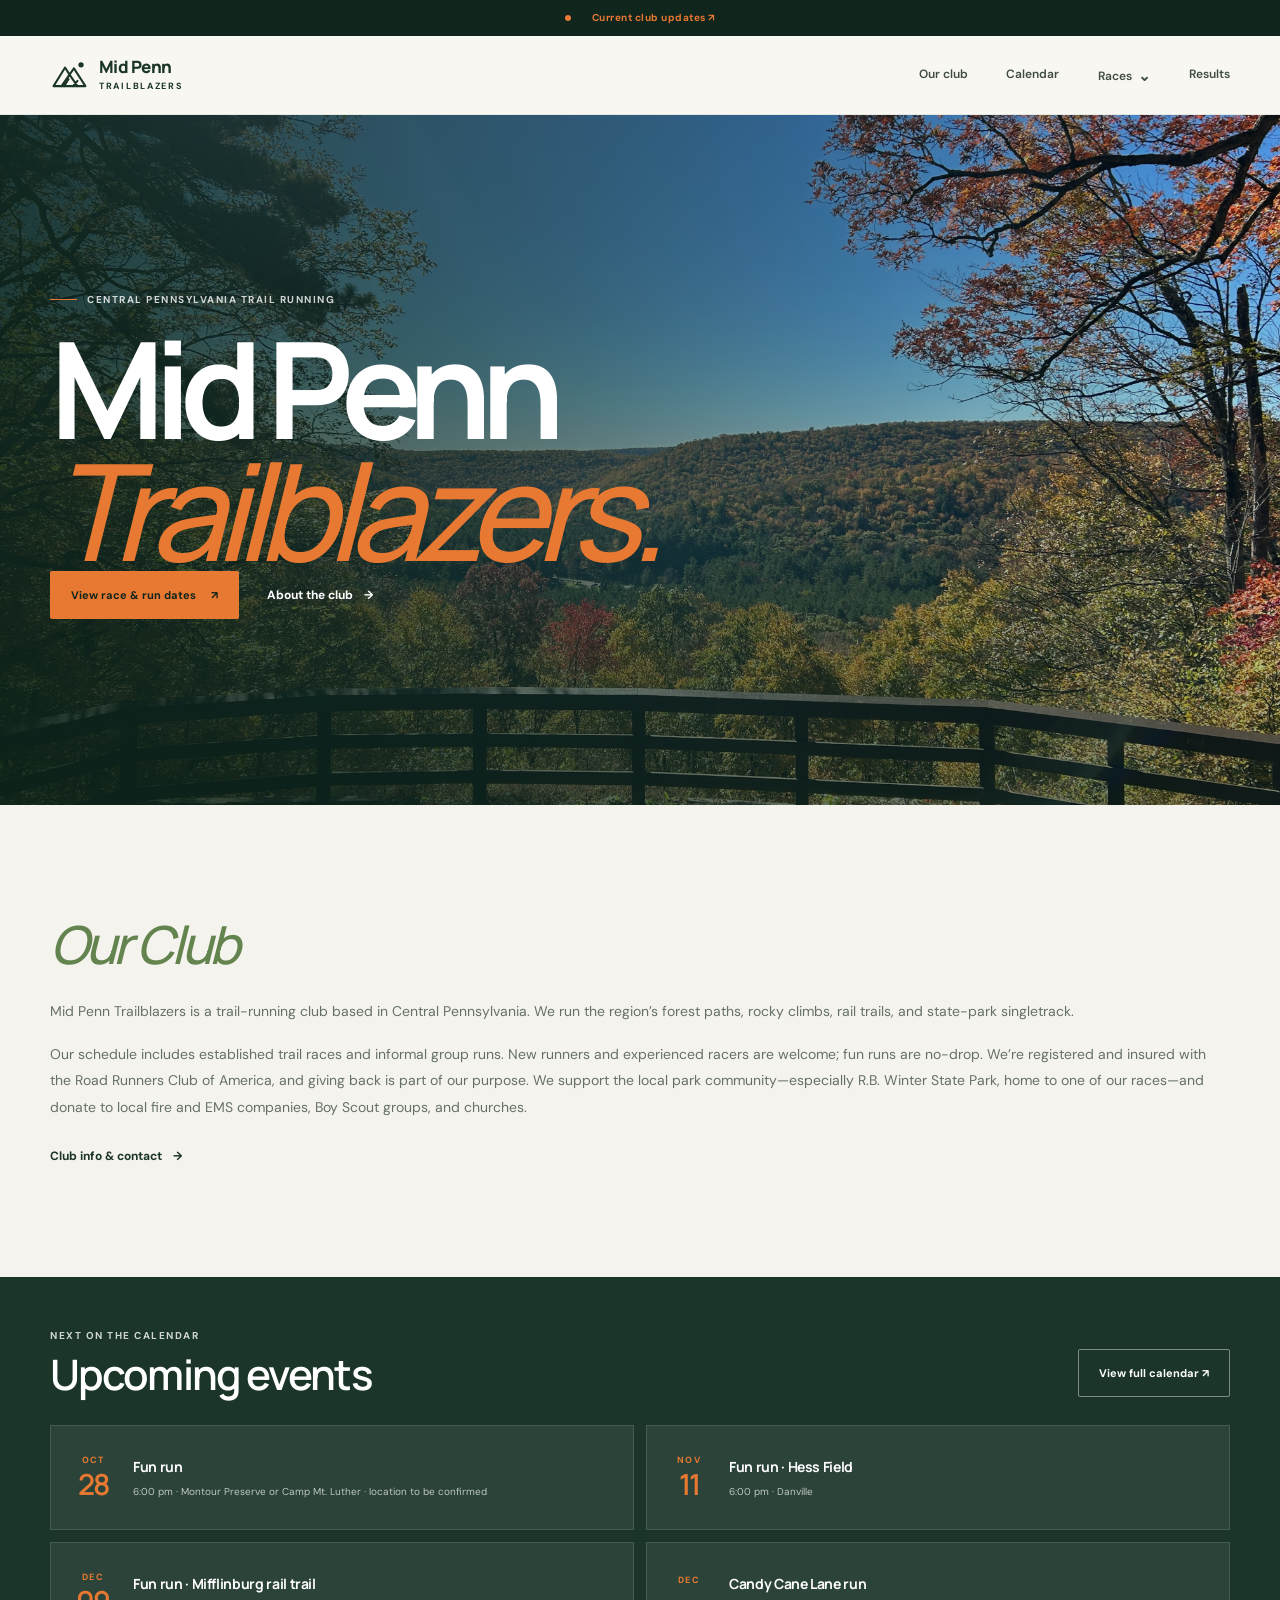
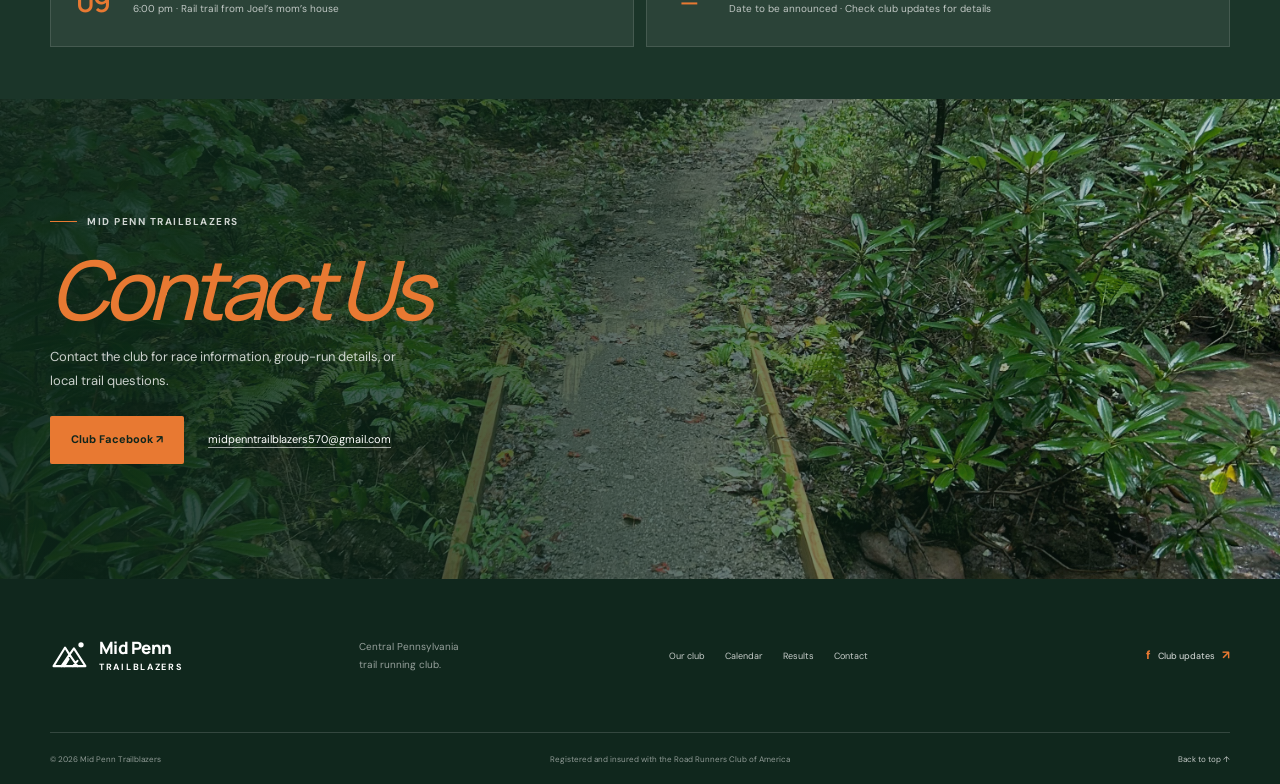
==== index.html @ dcf30773 "updates" ====
<!doctype html>
<html lang="en">
<head>
  <meta charset="utf-8"><meta name="viewport" content="width=device-width, initial-scale=1">
  <meta name="theme-color" content="#183a2b">
  <meta name="description" content="Mid Penn Trailblazers is a Pennsylvania trail running club for all paces and experience levels. Find local races, fun runs, and results.">
  <title>Mid Penn Trailblazers — Central PA Trail Running</title>
  <link rel="preconnect" href="https://fonts.googleapis.com"><link rel="preconnect" href="https://fonts.gstatic.com" crossorigin>
  <link href="https://fonts.googleapis.com/css2?family=DM+Sans:wght@400;500;600;700&family=Manrope:wght@400;500;600;700;800&display=swap" rel="stylesheet">
  <link rel="stylesheet" href="styles.css"><script src="script.js" defer></script>
</head>
<body>
  <a class="skip-link" href="#main">Skip to content</a>
  <div class="announcement"><i aria-hidden="true"></i><a href="https://www.facebook.com/groups/MidPennTrailblazers/" target="_blank" rel="noreferrer">Current club updates ↗</a></div>
  <header class="site-header"><div class="wrap header-inner">
    <a class="brand" href="#top" aria-label="Mid Penn Trailblazers home"><span class="brand-mark" aria-hidden="true"><svg viewBox="0 0 44 44" fill="none"><path d="M4 34 17 13l5 8 5-7 13 20H4Z" stroke="currentColor" stroke-width="2.3" stroke-linejoin="round"/><path d="m13 34 9-13 9 13M21 26l-5 8m15-6-5 6" stroke="currentColor" stroke-width="2.3" stroke-linecap="round"/><circle cx="35" cy="10" r="3" fill="currentColor"/></svg></span><span class="brand-words"><strong>Mid Penn</strong><small>Trailblazers</small></span></a>
    <button class="menu-toggle" aria-expanded="false" aria-controls="primary-nav" aria-label="Open navigation"><span></span><span></span><span></span></button>
    <nav class="site-nav" id="primary-nav" aria-label="Main navigation"><a href="#about">Our club</a><a href="calendar.html">Calendar</a><div class="nav-dropdown"><button class="races-toggle" type="button" aria-expanded="false" aria-controls="race-submenu">Races <span aria-hidden="true">⌄</span></button><div class="dropdown-menu" id="race-submenu"><a href="races/loops-of-hope.html">Loops of Hope</a><a href="races/snow-fest.html">Snow Fest</a><a href="races/night-flight.html">Night Flight</a><a href="races/smiths-knob-scramble.html">Smith’s Knob Scramble</a><a href="races/dandelion-run.html">Dandelion Run</a><a href="races/dam-half.html">Dam Half</a></div></div><a href="results.html">Results</a></nav>
  </div></header>
  <main id="main">
    <section class="hero" id="top" aria-labelledby="hero-title"><div class="hero-image" aria-hidden="true"></div><div class="hero-shade" aria-hidden="true"></div><div class="wrap hero-content">
      <p class="eyebrow light"><i></i>Central Pennsylvania trail running</p><h1 id="hero-title">Mid Penn<br><em>Trailblazers.</em></h1>
      <div class="hero-actions"><a class="button lime-button" href="calendar.html">View race &amp; run dates <span>↗</span></a><a class="text-link light-link" href="#about">About the club <span>→</span></a></div>
    </div></section>

    <section class="intro section-pad" id="about"><div class="wrap intro-grid">
      <div class="intro-copy"><h2><em>Our Club</em></h2><p>Mid Penn Trailblazers is a trail-running club based in Central Pennsylvania. We run the region’s forest paths, rocky climbs, rail trails, and state-park singletrack.</p><p>Our schedule includes established trail races and informal group runs. New runners and experienced racers are welcome; fun runs are no-drop. We’re registered and insured with the Road Runners Club of America, and giving back is part of our purpose. We support the local park community—especially R.B. Winter State Park, home to one of our races—and donate to local fire and EMS companies, Boy Scout groups, and churches.</p><a class="text-link" href="#contact">Club info &amp; contact <span>→</span></a></div>
    </div></section>

    <section class="next-run" aria-labelledby="next-run-title"><div class="wrap next-run-inner">
      <div class="next-run-heading"><div><p class="eyebrow light">Next on the calendar</p><h2 id="next-run-title">Upcoming events</h2></div><a class="button outline-button" href="calendar.html">View full calendar ↗</a></div>
      <div class="upcoming-events">
        <article class="upcoming-event"><time datetime="2026-10-28"><span>OCT</span><strong>28</strong></time><div><h3>Fun run</h3><p>6:00 pm · Montour Preserve or Camp Mt. Luther · location to be confirmed</p></div></article>
        <article class="upcoming-event"><time datetime="2026-11-11"><span>NOV</span><strong>11</strong></time><div><h3>Fun run · Hess Field</h3><p>6:00 pm · Danville</p></div></article>
        <article class="upcoming-event"><time datetime="2026-12-09"><span>DEC</span><strong>09</strong></time><div><h3>Fun run · Mifflinburg rail trail</h3><p>6:00 pm · Rail trail from Joel’s mom’s house</p></div></article>
        <article class="upcoming-event upcoming-event--tba"><time><span>DEC</span><strong>—</strong></time><div><h3>Candy Cane Lane run</h3><p>Date to be announced · Check club updates for details</p></div></article>
      </div>
    </div></section>

    <section class="contact" id="contact"><div class="contact-image" aria-hidden="true"></div><div class="contact-shade" aria-hidden="true"></div><div class="wrap contact-content"><p class="eyebrow light"><i></i>Mid Penn Trailblazers</p><h2><em>Contact Us</em></h2><p>Contact the club for race information, group-run details, or local trail questions.</p><div class="contact-actions"><a class="button lime-button" href="https://www.facebook.com/groups/MidPennTrailblazers/" target="_blank" rel="noreferrer">Club Facebook ↗</a><a href="mailto:midpenntrailblazers570@gmail.com">midpenntrailblazers570@gmail.com</a></div></div></section>
  </main>
  <footer class="site-footer"><div class="wrap footer-main">
    <a class="brand footer-brand" href="#top" aria-label="Mid Penn Trailblazers, back to top"><span class="brand-mark" aria-hidden="true"><svg viewBox="0 0 44 44" fill="none"><path d="M4 34 17 13l5 8 5-7 13 20H4Z" stroke="currentColor" stroke-width="2.3" stroke-linejoin="round"/><path d="m13 34 9-13 9 13M21 26l-5 8m15-6-5 6" stroke="currentColor" stroke-width="2.3" stroke-linecap="round"/><circle cx="35" cy="10" r="3" fill="currentColor"/></svg></span><span class="brand-words"><strong>Mid Penn</strong><small>Trailblazers</small></span></a>
    <p>Central Pennsylvania<br>trail running club.</p><nav class="footer-nav" aria-label="Footer navigation"><a href="#about">Our club</a><a href="calendar.html">Calendar</a><a href="results.html">Results</a><a href="#contact">Contact</a></nav><a class="footer-social" href="https://www.facebook.com/groups/MidPennTrailblazers/" target="_blank" rel="noreferrer">f <span>Club updates</span> ↗</a>
  </div><div class="wrap footer-bottom"><span>© <span id="year">2026</span> Mid Penn Trailblazers</span><span>Registered and insured with the Road Runners Club of America</span><a href="#top">Back to top ↑</a></div></footer>
</body></html>
---- styles.css ----
:root{--forest:#1b3529;--deep:#10251c;--lime:#e87932;--paper:#f5f3ed;--ink:#1c2820;--muted:#687168;--line:#d7d9cf;--display:"Manrope",sans-serif;--body:"DM Sans",sans-serif}
*,*::before,*::after{box-sizing:border-box}html{scroll-behavior:smooth;scroll-padding-top:90px}body{margin:0;color:var(--ink);background:var(--paper);font:16px/1.6 var(--body);-webkit-font-smoothing:antialiased}a{color:inherit}a:focus-visible,button:focus-visible{outline:3px solid #699d45;outline-offset:4px}.wrap{width:min(1180px,calc(100% - 64px));margin-inline:auto}.skip-link{position:fixed;z-index:30;top:12px;left:12px;padding:10px 16px;color:#fff;background:var(--forest);transform:translateY(-150%)}.skip-link:focus{transform:translateY(0)}
.announcement{min-height:36px;padding:7px 20px;display:flex;justify-content:center;align-items:center;gap:9px;color:#f3f5ec;background:var(--deep);font-size:10px;letter-spacing:.05em}.announcement i{width:6px;height:6px;border-radius:50%;background:var(--lime)}.announcement a{margin-left:12px;color:var(--lime);font-weight:700;text-decoration:none}.site-header{position:sticky;z-index:20;top:0;background:rgba(248,247,241,.96);border-bottom:1px solid rgba(24,58,43,.08);backdrop-filter:blur(14px)}.header-inner{min-height:78px;display:flex;align-items:center;justify-content:space-between}.brand{display:inline-flex;align-items:center;gap:10px;color:var(--forest);text-decoration:none}.brand-mark{width:39px;height:39px;display:grid;place-items:center}.brand-mark svg{width:100%;height:100%}.brand-words{display:grid;line-height:1.03;font-family:var(--display);letter-spacing:-.035em}.brand-words strong{font-size:17px;font-weight:800}.brand-words small{margin-top:4px;font:700 9px var(--body);letter-spacing:.19em;text-transform:uppercase}.site-nav{display:flex;align-items:center;gap:clamp(20px,3vw,42px)}.site-nav>a{color:#3e4c43;font-size:12px;font-weight:600;text-decoration:none}.site-nav>a:hover,.footer-nav a:hover{color:#67934c}.site-nav .nav-cta{padding:12px 16px;color:#fff;background:var(--forest);border-radius:2px}.nav-cta span{margin-left:8px}.menu-toggle{display:none}
.hero{position:relative;min-height:max(570px,min(690px,calc(100svh - 114px)));display:flex;align-items:center;overflow:hidden;color:#fff;background:var(--deep)}.hero-image,.hero-shade,.contact-image,.contact-shade{position:absolute;inset:0}.hero-image{background:url("assets/forest-trail.jpg") center 48%/cover}.hero-shade{background:linear-gradient(90deg,rgba(11,34,23,.86),rgba(14,38,27,.58) 45%,rgba(14,38,27,.12)),linear-gradient(0deg,rgba(11,34,23,.34),transparent 38%)}.hero-content{position:relative;z-index:1;padding:92px 0 100px}.eyebrow{margin:0 0 20px;display:flex;align-items:center;gap:10px;color:#55745e;font-size:10px;font-weight:700;letter-spacing:.15em;line-height:1.4;text-transform:uppercase}.eyebrow i{width:27px;height:1px;background:#76a55c}.eyebrow.light{color:rgba(255,255,255,.8)}.eyebrow.light i{background:var(--lime)}h1,h2,h3,h4,p{margin-top:0}h1,h2,h3,h4{font-family:var(--display)}.hero h1{margin:0;font-size:clamp(70px,10.5vw,138px);font-weight:700;letter-spacing:-.085em;line-height:.91}.hero h1 em,h2 em{font-weight:500}.hero h1 em,.results h2 em,.contact h2 em{color:var(--lime)}.hero-intro{max-width:440px;margin:28px 0;color:rgba(255,255,255,.86);font-size:15px;line-height:1.8}.hero-actions{display:flex;align-items:center;gap:28px}.button{min-height:48px;padding:0 20px;display:inline-flex;align-items:center;justify-content:center;gap:15px;border:1px solid transparent;border-radius:2px;font-size:11px;font-weight:700;text-decoration:none;transition:transform .2s,background .2s,color .2s}.button:hover{transform:translateY(-2px)}.lime-button{color:var(--deep);background:var(--lime)}.lime-button:hover{background:#e6ff8a}.text-link{display:inline-flex;align-items:center;gap:11px;color:var(--forest);font-size:12px;font-weight:700;text-decoration:none}.light-link{color:#fff}.hero-badge{position:absolute;right:max(8%,calc((100vw - 1180px)/2));bottom:67px;width:112px;height:112px;display:grid;place-items:center;color:var(--forest);background:var(--lime);border-radius:50%}.hero-badge svg{position:absolute;width:100%;animation:spin 32s linear infinite}.hero-badge text{fill:var(--forest);font:700 7.7px var(--body);letter-spacing:1.7px}.hero-badge b{font-size:34px;font-weight:400}.hero-caption{position:absolute;bottom:20px;left:max(32px,calc((100vw - 1180px)/2));display:flex;gap:11px;align-items:center;color:rgba(255,255,255,.78);font-size:9px;letter-spacing:.1em;text-decoration:none;text-transform:uppercase}.hero-caption span{color:var(--lime)}@keyframes spin{to{transform:rotate(360deg)}}
.section-pad{padding:110px 0}.intro-grid{display:grid;grid-template-columns:1fr;align-items:start}.intro-label{padding-top:9px}.aside-note{margin-top:82px;color:#8a958b;font:12px/1.7 var(--display)}.intro h2,.section-heading h2{margin:0 0 24px;font-size:clamp(34px,4.1vw,54px);font-weight:600;letter-spacing:-.065em;line-height:1.13}.intro h2 em,.section-heading h2 em{color:#64844f}.intro-copy>p{max-width:none;margin-bottom:16px;color:#657168;font-size:14px;line-height:1.9}.intro-copy .text-link{margin-top:10px}.club-stamp{justify-self:end;width:140px;aspect-ratio:1;margin-top:30px;display:flex;flex-direction:column;align-items:center;justify-content:center;color:var(--forest);border:1px solid #bbcbb5;border-radius:50%;transform:rotate(8deg)}.club-stamp small{font-size:7px;font-weight:700;letter-spacing:.16em}.club-stamp strong{margin:1px 0;font:800 27px var(--display);letter-spacing:-.07em}.club-stamp svg{width:70px;height:24px;margin-top:4px;fill:none;stroke:currentColor;stroke-width:1.6}
.next-run{color:#fff;background:var(--forest)}.next-run-inner{min-height:180px;display:grid;grid-template-columns:64px 1fr auto;gap:27px;align-items:center}.run-icon{width:55px;height:55px;display:grid;place-items:center;color:var(--forest);background:var(--lime);border-radius:50%;font-size:27px}.next-run .eyebrow{margin-bottom:9px}.next-run h2{margin-bottom:6px;font-size:clamp(21px,2.5vw,30px);font-weight:600;letter-spacing:-.045em}.next-run h2 span{color:var(--lime)}.next-run-inner>div:nth-child(2)>p:last-child{margin:0;color:rgba(255,255,255,.72);font-size:12px}.outline-button{color:#fff;border-color:rgba(255,255,255,.43)}.outline-button:hover{color:var(--forest);background:#fff}
.events{background:#f2f3ec}.section-heading{margin-bottom:47px;display:grid;grid-template-columns:1.2fr .8fr;gap:70px;align-items:end}.section-heading .eyebrow{margin-bottom:17px}.section-heading h2{margin-bottom:0}.section-heading>p{max-width:390px;margin:0 0 4px auto;color:#68746c;font-size:13px;line-height:1.85}.featured-event{min-height:176px;padding:30px 37px;display:grid;grid-template-columns:85px 1fr 48px;gap:28px;align-items:center;color:#fff;background:var(--forest)}.featured-date{display:flex;flex-direction:column;align-items:flex-start;color:var(--lime);line-height:1}.featured-date span{font-size:9px;font-weight:700;letter-spacing:.17em}.featured-date strong{margin:3px 0 6px;font:500 44px var(--display);letter-spacing:-.08em}.pill{display:inline-flex;padding:5px 8px;color:#506454;background:#e5eae1;font-size:8px;font-weight:700;letter-spacing:.1em;line-height:1}.pill-lime{color:var(--forest);background:var(--lime)}.featured-event .pill{margin-bottom:11px}.featured-event h3{margin:0 0 8px;font-size:clamp(20px,2.4vw,29px);font-weight:600;letter-spacing:-.045em}.featured-event p{max-width:600px;margin:0;color:rgba(255,255,255,.73);font-size:11px;line-height:1.8}.circle-link{width:43px;height:43px;display:grid;place-items:center;color:var(--forest);background:var(--lime);border-radius:50%;text-decoration:none;font-size:19px;transition:transform .2s}.circle-link:hover{transform:rotate(45deg)}.fun-run-grid{margin:14px 0 76px;display:grid;grid-template-columns:repeat(3,1fr);gap:14px}.fun-run-card{min-height:168px;padding:22px 23px;background:#fff}.fun-run-card small{color:#70826f;font-size:8px;font-weight:700;letter-spacing:.14em}.fun-run-card h3{margin:9px 0 5px;font-size:16px;font-weight:700;letter-spacing:-.035em}.fun-run-card p{min-height:36px;margin-bottom:8px;color:#69756c;font-size:10px;line-height:1.7}.fun-run-card>b{color:#6b8c50;font-size:9px}.race-heading{margin-bottom:17px;display:flex;justify-content:space-between;align-items:end;gap:30px}.race-heading .eyebrow{margin-bottom:7px}.race-heading h3{margin:0;font-size:24px;font-weight:600;letter-spacing:-.05em}.race-heading>p{max-width:410px;margin:0 0 3px;color:#718077;font-size:10px;line-height:1.7}.race-list{border-top:1px solid #d8dfd4}.race-row{min-height:92px;padding:16px 5px;display:grid;grid-template-columns:63px 1fr auto;gap:23px;align-items:center;border-bottom:1px solid #d8dfd4}.race-date{display:flex;flex-direction:column;align-items:center;color:#658158;line-height:1.03}.race-date span{font-size:8px;font-weight:700;letter-spacing:.14em}.race-date strong{margin-top:3px;font:600 24px var(--display);letter-spacing:-.07em}.race-row h4{margin:0 0 2px;font-size:15px;font-weight:700;letter-spacing:-.025em}.race-row p{margin:0;color:#79847b;font-size:10px}.race-action{display:flex;align-items:center;gap:18px}.race-action a{color:var(--forest);font-size:10px;font-weight:700;text-decoration:none;white-space:nowrap}.race-action a:hover{text-decoration:underline}.schedule-note{margin:16px 0 0;color:#758078;font-size:10px}
.results{color:#fff;background:var(--deep)}.results-grid{display:grid;grid-template-columns:.8fr 1.2fr;gap:12%;align-items:start}.results h2{margin:0 0 18px;font-size:clamp(40px,5vw,61px);font-weight:600;letter-spacing:-.065em;line-height:1.13}.results-intro>p:not(.eyebrow){max-width:320px;color:rgba(255,255,255,.67);font-size:12px;line-height:1.85}.results-list{border-top:1px solid rgba(255,255,255,.22)}.results-list a{min-height:66px;display:grid;grid-template-columns:34px 1fr auto 22px;gap:14px;align-items:center;border-bottom:1px solid rgba(255,255,255,.22);text-decoration:none}.results-list a:hover{color:var(--lime)}.results-list a>span{color:var(--lime);font-size:9px;font-weight:700}.results-list strong{font:600 13px var(--display)}.results-list small{color:rgba(255,255,255,.55);font-size:9px}.results-list b{font-size:14px;font-weight:400}
.contact{position:relative;min-height:480px;display:flex;align-items:center;overflow:hidden;color:#fff;background:var(--deep)}.contact-image{background:url("assets/trail-runner.jpg") center 53%/cover}.contact-shade{background:linear-gradient(90deg,rgba(12,37,25,.91),rgba(12,37,25,.64) 53%,rgba(12,37,25,.19))}.contact-content{position:relative;z-index:1;padding:78px 0}.contact h2{margin:0 0 15px;font-size:clamp(47px,7vw,82px);font-weight:600;letter-spacing:-.07em;line-height:.99}.contact-content>p:not(.eyebrow){max-width:350px;margin-bottom:24px;color:rgba(255,255,255,.78);font-size:13px;line-height:1.8}.contact-actions{display:flex;align-items:center;gap:24px}.contact-actions>a:last-child{color:#fff;font-size:11px;text-decoration-color:rgba(255,255,255,.6);text-underline-offset:4px}
.site-footer{color:#fff;background:#10271d}.footer-main{min-height:153px;display:grid;grid-template-columns:1fr 1fr 1.6fr auto;gap:30px;align-items:center}.footer-brand{color:#fff}.footer-main>p{margin:0;color:rgba(255,255,255,.56);font-size:10px;line-height:1.8}.footer-nav{display:flex;flex-wrap:wrap;gap:13px 20px}.footer-nav a{color:rgba(255,255,255,.77);font-size:9px;text-decoration:none}.footer-social{display:flex;align-items:center;gap:7px;color:var(--lime);font-size:12px;font-weight:700;text-decoration:none}.footer-social span{color:rgba(255,255,255,.76);font-size:9px;font-weight:500}.footer-bottom{min-height:52px;display:flex;justify-content:space-between;align-items:center;gap:20px;border-top:1px solid rgba(255,255,255,.15);color:rgba(255,255,255,.53);font-size:8px}.footer-bottom a{color:rgba(255,255,255,.75);text-decoration:none}
@media(max-width:900px){.wrap{width:min(100% - 48px,700px)}.intro-grid{grid-template-columns:1fr 2fr;gap:36px}.intro-label{grid-column:1/-1}.aside-note{display:none}.club-stamp{width:120px}.section-heading{gap:32px}.next-run-inner{grid-template-columns:55px 1fr;padding-block:28px}.next-run-inner>.button{grid-column:2;justify-self:start}.featured-event{padding:25px}.results-grid{gap:8%}.community-grid{grid-template-columns:repeat(3,1fr)}.featured-community{grid-row:span 2}.footer-main{grid-template-columns:1fr 1fr;padding-block:25px}.footer-nav{order:3}.footer-social{justify-self:end}}
@media(max-width:640px){html{scroll-padding-top:72px}.wrap{width:calc(100% - 40px)}.announcement{min-height:34px;gap:7px;font-size:8px}.announcement a{margin-left:3px;white-space:nowrap}.header-inner{min-height:68px}.brand-mark{width:35px;height:35px}.menu-toggle{width:42px;height:42px;padding:11px;display:flex;flex-direction:column;justify-content:center;gap:5px;border:0;background:transparent;cursor:pointer}.menu-toggle span{width:20px;height:2px;background:var(--forest);transition:transform .2s,opacity .2s}.menu-toggle[aria-expanded=true] span:first-child{transform:translateY(7px) rotate(45deg)}.menu-toggle[aria-expanded=true] span:nth-child(2){opacity:0}.menu-toggle[aria-expanded=true] span:last-child{transform:translateY(-7px) rotate(-45deg)}.site-nav{position:absolute;top:100%;right:0;left:0;padding:10px 20px 22px;display:none;flex-direction:column;align-items:stretch;gap:0;background:var(--paper);border-bottom:1px solid var(--line);box-shadow:0 12px 20px #0f2a1c14}.site-nav.is-open{display:flex}.site-nav>a{padding:13px 2px;border-bottom:1px solid var(--line)}.site-nav .nav-cta{margin-top:12px;padding:13px 15px;text-align:center;border:0}.hero{min-height:min(740px,calc(100svh - 102px));align-items:flex-start}.hero-image{background-position:59% center}.hero-shade{background:linear-gradient(90deg,rgba(11,34,23,.84),rgba(14,38,27,.34)),linear-gradient(0deg,rgba(11,34,23,.46),transparent 65%)}.hero-content{padding-top:clamp(90px,18vh,145px);padding-bottom:120px}.hero h1{font-size:clamp(73px,18vw,106px)}.hero-intro{max-width:360px;margin-top:23px;font-size:13px}.hero-actions{align-items:flex-start;flex-direction:column;gap:18px}.hero-badge{right:23px;bottom:55px;width:86px;height:86px}.hero-badge b{font-size:28px}.hero-caption{left:20px;bottom:17px;max-width:260px;font-size:8px}.section-pad{padding:76px 0}.intro-grid{grid-template-columns:1fr;gap:23px}.intro-label{grid-column:auto}.intro h2,.section-heading h2{font-size:clamp(35px,10vw,48px)}.intro-copy>p{font-size:13px}.club-stamp{display:none}.next-run-inner{grid-template-columns:43px 1fr;gap:16px;padding-block:25px}.run-icon{width:42px;height:42px;font-size:21px}.next-run .eyebrow{font-size:8px}.next-run h2{font-size:19px;line-height:1.35}.next-run h2 span{white-space:nowrap}.next-run-inner>div:nth-child(2)>p:last-child{font-size:10px}.next-run-inner>.button{grid-column:2;min-height:42px;padding-inline:12px;font-size:9px}.section-heading{grid-template-columns:1fr;gap:18px;margin-bottom:30px}.section-heading>p{margin:0;font-size:12px}.featured-event{grid-template-columns:55px 1fr;gap:15px;padding:21px 18px}.featured-date strong{font-size:37px}.featured-event h3{font-size:20px}.featured-event p{font-size:10px}.featured-event .circle-link{grid-column:2;justify-self:start;width:35px;height:35px}.fun-run-grid{grid-template-columns:1fr;gap:9px;margin-bottom:55px}.fun-run-card{min-height:0;padding:18px}.fun-run-card p{min-height:0}.race-heading{align-items:flex-start;flex-direction:column;gap:8px}.race-heading>p{font-size:10px}.race-row{grid-template-columns:40px 1fr;gap:12px;padding:14px 0}.race-date strong{font-size:21px}.race-row h4{font-size:13px}.race-row p{font-size:9px}.race-action{grid-column:2;justify-content:space-between;margin-top:-4px}.race-action a{font-size:9px}.pill{font-size:7px}.results-grid{grid-template-columns:1fr;gap:36px}.results h2{font-size:48px}.results-list a{min-height:62px;grid-template-columns:24px 1fr auto 15px;gap:9px}.results-list strong{font-size:11px}.results-list small{font-size:8px}.community-grid{grid-template-columns:repeat(2,minmax(0,1fr));gap:9px}.community-card{min-height:132px;padding:15px}.featured-community{min-height:273px;grid-row:span 2}.community-card strong{font-size:13px}.featured-community strong{font-size:22px}.community-card small{font-size:7px}.community-card>b{right:14px;bottom:13px}.regional-races{grid-template-columns:1fr;gap:10px}.contact{min-height:460px}.contact-image{background-position:61% center}.contact-shade{background:linear-gradient(90deg,rgba(12,37,25,.89),rgba(12,37,25,.52))}.contact-content{padding-block:70px}.contact-actions{align-items:flex-start;flex-direction:column;gap:17px}.footer-main{grid-template-columns:1fr auto;gap:20px 10px;padding-block:27px}.footer-main>p{justify-self:end;font-size:9px}.footer-nav{grid-column:1/-1;gap:14px}.footer-social{grid-column:1/-1;justify-self:start}.footer-bottom{padding-block:14px;flex-wrap:wrap;gap:7px 16px;font-size:8px}.footer-bottom>span:nth-child(2){order:3;flex-basis:100%}}
@media(prefers-reduced-motion:reduce){*,*::before,*::after{scroll-behavior:auto!important;animation-duration:.01ms!important;animation-iteration-count:1!important;transition-duration:.01ms!important}}

.site-nav>a[aria-current="page"]{color:#64844f;font-weight:700}
.calendar-hero{padding:76px 0 65px;color:#fff;background:var(--forest)}
.calendar-hero .eyebrow{color:rgba(255,255,255,.75)}
.calendar-hero h1{max-width:800px;margin:0 0 15px;font:600 clamp(44px,7vw,78px)/1.04 var(--display);letter-spacing:-.075em}
.calendar-hero h1 em{color:var(--lime);font-weight:500}
.calendar-hero .wrap>p:last-child{max-width:600px;margin:0;color:rgba(255,255,255,.75);font-size:13px;line-height:1.8}
.calendar-section{background:var(--paper)}
.calendar-layout{display:grid;grid-template-columns:minmax(0,1fr) 260px;column-gap:56px;row-gap:28px;align-items:start}
.calendar-main{min-width:0}
.calendar-toolbar{margin-bottom:21px;display:flex;justify-content:space-between;align-items:end;gap:20px}
.calendar-toolbar .eyebrow{margin-bottom:8px}
.calendar-toolbar h2{margin:0;font:700 clamp(27px,3.4vw,38px)/1.15 var(--display);letter-spacing:-.055em}
.calendar-controls{display:flex;gap:8px}
.calendar-controls button{width:42px;height:42px;display:grid;place-items:center;color:var(--forest);background:#fff;border:1px solid var(--line);border-radius:50%;font:20px var(--body);cursor:pointer;transition:background .2s,color .2s}
.calendar-controls button:hover:not(:disabled){color:#fff;background:var(--forest)}
.calendar-controls button:disabled{opacity:.35;cursor:not-allowed}
.calendar-grid{display:grid;grid-template-columns:repeat(7,minmax(0,1fr));border-top:1px solid var(--line);border-left:1px solid var(--line);background:#fff}
.calendar-weekday{min-height:42px;display:grid;place-items:center;color:#637365;background:#eef1e9;border-right:1px solid var(--line);border-bottom:1px solid var(--line);font-size:9px;font-weight:700;letter-spacing:.08em;text-transform:uppercase}
.weekday-short{display:none}
.calendar-day{min-height:116px;padding:9px 7px;display:flex;flex-direction:column;align-items:stretch;gap:5px;border-right:1px solid var(--line);border-bottom:1px solid var(--line);background:#fff}
.calendar-day--outside{background:#f7f8f4}
.calendar-day-number{width:24px;height:24px;display:grid;place-items:center;color:#34473a;font-size:11px;font-weight:600}
.calendar-event{padding:5px 6px;display:block;border-radius:2px;font-size:9px;font-weight:700;line-height:1.35;text-decoration:none;overflow-wrap:anywhere}
.calendar-event:hover{text-decoration:underline;text-underline-offset:2px}
.calendar-event--race{color:#fff;background:var(--forest)}
.calendar-event--fun{color:#354c2d;background:#e8f1d5}
.calendar-legend{margin-top:14px;display:flex;flex-wrap:wrap;align-items:center;gap:10px 18px;color:#6e7b70;font-size:9px}
.calendar-legend span{display:inline-flex;align-items:center;gap:6px}
.calendar-legend i{width:9px;height:9px;display:inline-block;border-radius:2px}
.legend-race{background:var(--forest)}
.legend-fun{background:#c8dda9}
.calendar-aside{padding:29px 25px;color:#fff;background:var(--forest)}
.aside-kicker{color:var(--lime);font-size:8px;font-weight:700;letter-spacing:.15em}
.calendar-aside h3{margin:19px 0 12px;font-size:29px;font-weight:600;letter-spacing:-.05em;line-height:1.1}
.calendar-aside>p{margin-bottom:18px;color:rgba(255,255,255,.72);font-size:11px;line-height:1.8}
.calendar-aside>a{color:var(--lime);font-size:10px;font-weight:700;text-decoration:none}
.calendar-aside>a span{margin-left:5px}
.calendar-note{margin-top:27px;padding-top:19px;border-top:1px solid rgba(255,255,255,.2)}
.calendar-note strong{font-size:10px}
.calendar-note p{margin:7px 0 0;color:rgba(255,255,255,.68);font-size:9px;line-height:1.75}
.calendar-tba{grid-column:1/-1;margin:0;padding:18px 20px;color:#5c6e5f;background:#edf0e8;font-size:10px;line-height:1.75}
.calendar-tba strong{color:var(--forest)}
@media(max-width:900px){.calendar-layout{grid-template-columns:minmax(0,1fr) 220px;gap:30px}.calendar-day{min-height:100px;padding:7px 5px}.calendar-event{font-size:8px}.calendar-aside{padding:24px 20px}}
@media(max-width:640px){.calendar-promo-inner{align-items:flex-start;flex-direction:column;gap:22px}.calendar-promo-button{min-height:44px}.calendar-hero{padding:58px 0 49px}.calendar-hero h1{font-size:clamp(43px,12vw,61px)}.calendar-hero .wrap>p:last-child{font-size:12px}.calendar-layout{grid-template-columns:1fr;gap:24px}.calendar-toolbar{margin-bottom:15px}.calendar-toolbar .eyebrow{font-size:8px}.calendar-toolbar h2{font-size:28px}.calendar-controls{gap:5px}.calendar-controls button{width:37px;height:37px}.calendar-weekday{min-height:34px;font-size:8px;letter-spacing:0}.weekday-long{display:none}.weekday-short{display:inline}.calendar-day{min-height:83px;padding:5px 3px;gap:4px}.calendar-day-number{width:21px;height:21px;font-size:10px}.calendar-event{padding:4px 3px;font-size:7px;line-height:1.25}.calendar-legend{gap:8px 13px;font-size:8px}.calendar-aside{padding:24px}.calendar-aside h3{margin-top:12px}.calendar-note{margin-top:19px}.calendar-tba{grid-column:auto;padding:15px;font-size:9px}}

.nav-dropdown{position:relative}
.races-toggle{padding:0;display:inline-flex;align-items:center;gap:6px;color:#3e4c43;background:transparent;border:0;font:600 12px var(--body);cursor:pointer}
.races-toggle:hover,.races-toggle[aria-expanded="true"]{color:#64844f}
.races-toggle span{font-size:15px;transition:transform .2s}
.races-toggle[aria-expanded="true"] span{transform:rotate(180deg)}
.dropdown-menu{position:absolute;z-index:25;top:100%;left:-16px;min-width:220px;padding:8px;display:none;grid-template-columns:1fr;background:#fff;border:1px solid var(--line);box-shadow:0 14px 32px #10271d1a}
.nav-dropdown:hover .dropdown-menu,.nav-dropdown:focus-within .dropdown-menu,.nav-dropdown.is-open .dropdown-menu{display:grid}
.dropdown-menu a{padding:10px 12px;color:#39493d;font-size:11px;font-weight:600;text-decoration:none}
.dropdown-menu a:hover,.dropdown-menu a[aria-current="page"]{color:var(--forest);background:#eff3e9}
.race-hero{position:relative;overflow:hidden;color:#fff;background:var(--forest)}
.race-hero::after{position:absolute;right:-7%;bottom:-54%;width:min(550px,65vw);aspect-ratio:1;border:1px solid rgba(217,243,104,.22);border-radius:50%;content:"";box-shadow:0 0 0 34px rgba(217,243,104,.035),0 0 0 76px rgba(217,243,104,.03)}
.race-hero-inner{position:relative;z-index:1;padding-top:39px;padding-bottom:74px}
.race-breadcrumbs{margin-bottom:35px;display:flex;flex-wrap:wrap;gap:8px;color:rgba(255,255,255,.62);font-size:9px}
.race-breadcrumbs a{color:rgba(255,255,255,.8);text-decoration:none}
.race-breadcrumbs a:hover{color:var(--lime)}
.race-kicker{margin-bottom:13px;color:var(--lime);font-size:9px;font-weight:700;letter-spacing:.16em;text-transform:uppercase}
.race-hero h1{max-width:850px;margin:0 0 14px;font:700 clamp(42px,7vw,78px)/1.03 var(--display);letter-spacing:-.075em}
.race-subtitle{max-width:670px;margin:0;color:rgba(255,255,255,.76);font-size:14px;line-height:1.8}
.race-meta{margin-top:32px;display:flex;flex-wrap:wrap;gap:9px}
.race-meta span{padding:9px 12px;color:#fff;background:rgba(255,255,255,.1);border:1px solid rgba(255,255,255,.16);font-size:9px;font-weight:600}
.race-meta span:first-child{color:var(--forest);background:var(--lime);border-color:var(--lime)}
.race-content{padding:75px 0 95px;background:var(--paper)}
.race-content-grid{display:grid;grid-template-columns:minmax(0,1fr) 310px;gap:70px;align-items:start}
.race-copy .eyebrow{margin-bottom:15px}
.race-copy h2{margin:0 0 18px;font-size:clamp(29px,4vw,43px);font-weight:600;letter-spacing:-.06em;line-height:1.15}
.race-copy>p{max-width:680px;color:#637168;font-size:13px;line-height:1.9}
.race-copy h3{margin:27px 0 9px;font-size:18px;font-weight:700;letter-spacing:-.035em}
.race-copy ul{padding-left:19px;color:#637168;font-size:12px;line-height:1.9}
.race-copy li{padding-left:3px;margin:4px 0}
.race-facts{padding:25px;background:#eef0e9;border-top:3px solid #8ca86b}
.race-facts h2{margin:0 0 14px;font-size:18px;letter-spacing:-.04em}
.race-fact{padding:12px 0;border-top:1px solid #d6ddd1}
.race-fact span{display:block;margin-bottom:3px;color:#748177;font-size:8px;font-weight:700;letter-spacing:.13em;text-transform:uppercase}
.race-fact strong{display:block;color:#33483a;font-size:11px;line-height:1.55}
.race-actions{margin-top:19px;display:grid;gap:9px}
.race-actions .button{width:100%;min-height:44px;font-size:10px}
.race-actions .race-secondary{color:var(--forest);background:transparent;border-color:#aab8a8}
.race-actions .race-secondary:hover{background:#fff}
.race-disclaimer{margin-top:18px;color:#758078;font-size:9px;line-height:1.7}
.course-maps{background:#f2f3ec}
.course-maps-heading{max-width:680px;margin-bottom:30px}
.course-maps-heading .eyebrow{margin-bottom:13px}
.course-maps-heading h2{margin:0 0 10px;font-size:clamp(30px,4vw,44px);font-weight:600;letter-spacing:-.06em;line-height:1.15}
.course-maps-heading>p:last-child{margin:0;color:#68746c;font-size:12px;line-height:1.8}
.course-map-grid{display:grid;grid-template-columns:repeat(2,minmax(0,1fr));gap:18px}
.course-map-card{overflow:hidden;background:#fff;border:1px solid #e0e3da}
.course-map-image{display:block;overflow:hidden;background:#e3e8db}
.course-map-image img{width:100%;height:auto;display:block;transition:transform .25s}
.course-map-image:hover img{transform:scale(1.025)}
.course-map-info{min-height:110px;padding:19px 20px;display:flex;justify-content:space-between;align-items:center;gap:18px}
.course-map-info h3{margin:0 0 5px;font-size:16px;letter-spacing:-.03em}
.course-map-info p{margin:0;color:#6d796f;font-size:10px;line-height:1.6}
.course-map-info .button{flex:none;min-height:42px;padding-inline:13px;font-size:9px}
.course-map-info .lime-button{color:var(--deep)}
@media(max-width:640px){.course-maps{padding-block:62px}.course-maps-heading{margin-bottom:22px}.course-map-grid{grid-template-columns:1fr;gap:13px}.course-map-info{min-height:0;padding:16px;align-items:flex-start;flex-direction:column;gap:13px}.course-map-info .button{min-height:40px}}
.race-more{padding:28px 0;background:#eef0e9}
.race-more-inner{display:flex;justify-content:space-between;align-items:center;gap:22px}
.race-more p{margin:0;color:#617064;font-size:11px}
.race-more a{color:var(--forest);font-size:11px;font-weight:700;text-decoration:none;white-space:nowrap}
.race-more a:hover{text-decoration:underline;text-underline-offset:3px}
.results-archive-hero{padding:72px 0 53px;color:#fff;background:var(--deep)}
.results-archive-hero .eyebrow{margin-bottom:18px}
.results-archive-hero h1{margin:0 0 14px;font:600 clamp(43px,7vw,76px)/1.03 var(--display);letter-spacing:-.075em}
.results-archive-hero h1 em{color:var(--lime);font-weight:500}
.results-archive-hero .wrap>p:not(.eyebrow){max-width:560px;margin-bottom:25px;color:rgba(255,255,255,.72);font-size:13px;line-height:1.8}
.year-jumps{display:flex;flex-wrap:wrap;gap:8px}
.year-jumps a{padding:8px 12px;color:#fff;border:1px solid rgba(255,255,255,.3);font-size:9px;font-weight:700;text-decoration:none}
.year-jumps a:hover{color:var(--deep);background:var(--lime);border-color:var(--lime)}
.results-archive{background:var(--paper)}
.results-archive-wrap{max-width:950px}
.archive-note{margin:0 0 41px;padding:15px 18px;color:#66746a;background:#eef0e9;font-size:10px;line-height:1.75}
.archive-note strong{color:var(--forest)}
.result-year{margin-bottom:50px;scroll-margin-top:105px}
.result-year-heading{margin-bottom:14px;display:flex;justify-content:space-between;align-items:end;border-bottom:1px solid var(--line)}
.result-year-heading .eyebrow{margin-bottom:10px}
.result-year-heading h2{margin:0 0 -1px;color:var(--forest);font:700 42px/1 var(--display);letter-spacing:-.08em}
.year-results{display:grid;grid-template-columns:repeat(2,minmax(0,1fr));gap:10px}
.year-result{min-height:70px;padding:12px 14px;display:grid;grid-template-columns:48px minmax(0,1fr) 16px;gap:12px;align-items:center;color:var(--ink);background:#fff;border:1px solid #edf0e9;text-decoration:none;transition:transform .18s,border-color .18s,background .18s}
.year-result:hover{transform:translateY(-2px);border-color:#b8c9ae;background:#fcfdf9}
.year-result-date{color:#688356;font-size:8px;font-weight:700;letter-spacing:.08em}
.year-result-info{min-width:0;display:grid;gap:3px}
.year-result-info strong{overflow:hidden;font:700 12px/1.35 var(--display);text-overflow:ellipsis}
.year-result-info small{color:#778279;font-size:9px;line-height:1.4}
.year-result>b{color:#6e8b53;font-size:14px;font-weight:400}
.year-footnote{margin:12px 0 0;color:#78847b;font-size:9px}
.older-results{margin:15px 0 34px;border-top:1px solid var(--line);border-bottom:1px solid var(--line)}
.older-results summary{padding:18px 5px;display:flex;justify-content:space-between;align-items:center;cursor:pointer;list-style:none}
.older-results summary::-webkit-details-marker{display:none}
.older-results summary>span:first-child{display:grid;gap:3px}
.older-results summary small{color:#748372;font-size:8px;font-weight:700;letter-spacing:.14em}
.older-results summary strong{color:var(--forest);font:700 19px var(--display);letter-spacing:-.04em}
.older-results-toggle{color:#668356;font-size:23px;transition:transform .2s}
.older-results[open] .older-results-toggle{transform:rotate(45deg)}
.older-years{padding:4px 0 20px;display:grid;grid-template-columns:repeat(2,minmax(0,1fr));gap:25px 30px}
.result-year--compact{margin:0;scroll-margin-top:100px}
.result-year--compact h2{margin:0 0 8px;padding-bottom:7px;color:#334c38;border-bottom:1px solid var(--line);font:700 21px var(--display);letter-spacing:-.05em}
.result-year--compact .year-results{grid-template-columns:1fr;gap:5px}
.result-year--compact .year-result{min-height:56px;padding:9px 10px;grid-template-columns:34px minmax(0,1fr) 14px;gap:8px}
.result-year--compact .year-result-date{font-size:7px}
.result-year--compact .year-result-info strong{font-size:10px}
.result-year--compact .year-result-info small{font-size:8px}
.archive-maintenance{margin:0;color:#748078;font-size:9px;line-height:1.7}
.results-archive-link{margin-top:21px;color:var(--deep);background:var(--lime)}
.results-archive-link:hover{background:#e6ff8a}
.results-archive-link span{font-size:15px}
@media(max-width:640px){.results-archive-hero{padding:58px 0 42px}.results-archive-hero h1{font-size:clamp(41px,11vw,60px)}.results-archive-hero .wrap>p:not(.eyebrow){font-size:12px}.archive-note{margin-bottom:31px;padding:13px 14px}.result-year{margin-bottom:39px}.result-year-heading h2{font-size:36px}.year-results,.older-years{grid-template-columns:1fr;gap:7px}.year-result{min-height:64px;padding:10px;grid-template-columns:43px minmax(0,1fr) 16px;gap:9px}.year-result-info strong{font-size:11px}.year-result-info small{font-size:8px}.older-results summary{padding:15px 2px}.result-year--compact{margin:0}.results-archive-link{min-height:43px;padding-inline:13px;font-size:9px}}
@media(max-width:900px) and (min-width:641px){.header-inner{min-height:68px}.menu-toggle{width:42px;height:42px;padding:11px;display:flex;flex-direction:column;justify-content:center;gap:5px;border:0;background:transparent;cursor:pointer}.menu-toggle span{width:20px;height:2px;background:var(--forest);transition:transform .2s,opacity .2s}.menu-toggle[aria-expanded=true] span:first-child{transform:translateY(7px) rotate(45deg)}.menu-toggle[aria-expanded=true] span:nth-child(2){opacity:0}.menu-toggle[aria-expanded=true] span:last-child{transform:translateY(-7px) rotate(-45deg)}.site-nav{position:absolute;top:100%;right:0;left:0;padding:10px 24px 22px;display:none;flex-direction:column;align-items:stretch;gap:0;background:var(--paper);border-bottom:1px solid var(--line);box-shadow:0 12px 20px #0f2a1c14}.site-nav.is-open{display:flex}.site-nav>a{padding:13px 2px;border-bottom:1px solid var(--line)}.site-nav .nav-cta{margin-top:12px;padding:13px 15px;text-align:center;border:0}.site-nav .nav-dropdown{width:100%;border-bottom:1px solid var(--line)}.races-toggle{width:100%;min-height:46px;justify-content:space-between}.dropdown-menu{position:static;min-width:0;padding:0 0 8px;border:0;box-shadow:none}.nav-dropdown:hover .dropdown-menu,.nav-dropdown:focus-within .dropdown-menu{display:none}.nav-dropdown.is-open .dropdown-menu{display:grid}}
@media(max-width:900px){.site-nav{gap:18px}.dropdown-menu{left:-12px}.race-content-grid{grid-template-columns:minmax(0,1fr) 260px;gap:34px}}
@media(max-width:640px){.site-nav .nav-dropdown{width:100%;border-bottom:1px solid var(--line)}.races-toggle{width:100%;min-height:46px;justify-content:space-between;color:#3e4c43;font-size:12px}.dropdown-menu{position:static;min-width:0;padding:0 0 8px;display:none;border:0;box-shadow:none}.nav-dropdown:hover .dropdown-menu,.nav-dropdown:focus-within .dropdown-menu{display:none}.nav-dropdown.is-open .dropdown-menu{display:grid}.dropdown-menu a{padding:10px 12px;font-size:11px}.race-hero-inner{padding-top:27px;padding-bottom:54px}.race-breadcrumbs{margin-bottom:28px}.race-hero h1{font-size:clamp(39px,11vw,58px)}.race-subtitle{font-size:12px}.race-meta{margin-top:23px;gap:7px}.race-meta span{padding:8px;font-size:8px}.race-content{padding:57px 0 65px}.race-content-grid{grid-template-columns:1fr;gap:27px}.race-copy>p{font-size:12px}.race-facts{padding:21px}.race-more-inner{align-items:flex-start;flex-direction:column;gap:10px}}

.next-run-inner{min-height:0;display:block;padding-block:52px}
.next-run-heading{display:flex;justify-content:space-between;align-items:end;gap:24px}
.next-run-heading .eyebrow{margin-bottom:8px}
.next-run-heading h2{margin:0;font-size:clamp(29px,3.6vw,42px);line-height:1.1}
.upcoming-events{margin-top:28px;display:grid;grid-template-columns:repeat(2,minmax(0,1fr));gap:12px}
.upcoming-event{min-height:105px;padding:18px 20px;display:flex;align-items:center;gap:18px;background:rgba(255,255,255,.07);border:1px solid rgba(255,255,255,.12)}
.upcoming-event time{width:44px;flex:none;display:flex;flex-direction:column;align-items:center;color:var(--lime);line-height:1}
.upcoming-event time span{font-size:9px;font-weight:700;letter-spacing:.13em}
.upcoming-event time strong{margin-top:5px;font:600 29px/1 var(--display);letter-spacing:-.06em}
.upcoming-event h3{margin:0 0 5px;font-size:14px;font-weight:700;letter-spacing:-.025em}
.upcoming-event p{margin:0;color:rgba(255,255,255,.7);font-size:10px;line-height:1.6}
.upcoming-event--tba time strong{font-size:24px}
@media(max-width:640px){.next-run-inner{padding-block:38px}.next-run-heading{align-items:flex-start;flex-direction:column;gap:17px}.next-run-heading h2{font-size:31px}.upcoming-events{margin-top:22px;grid-template-columns:1fr;gap:9px}.upcoming-event{min-height:90px;padding:15px 16px;gap:14px}}
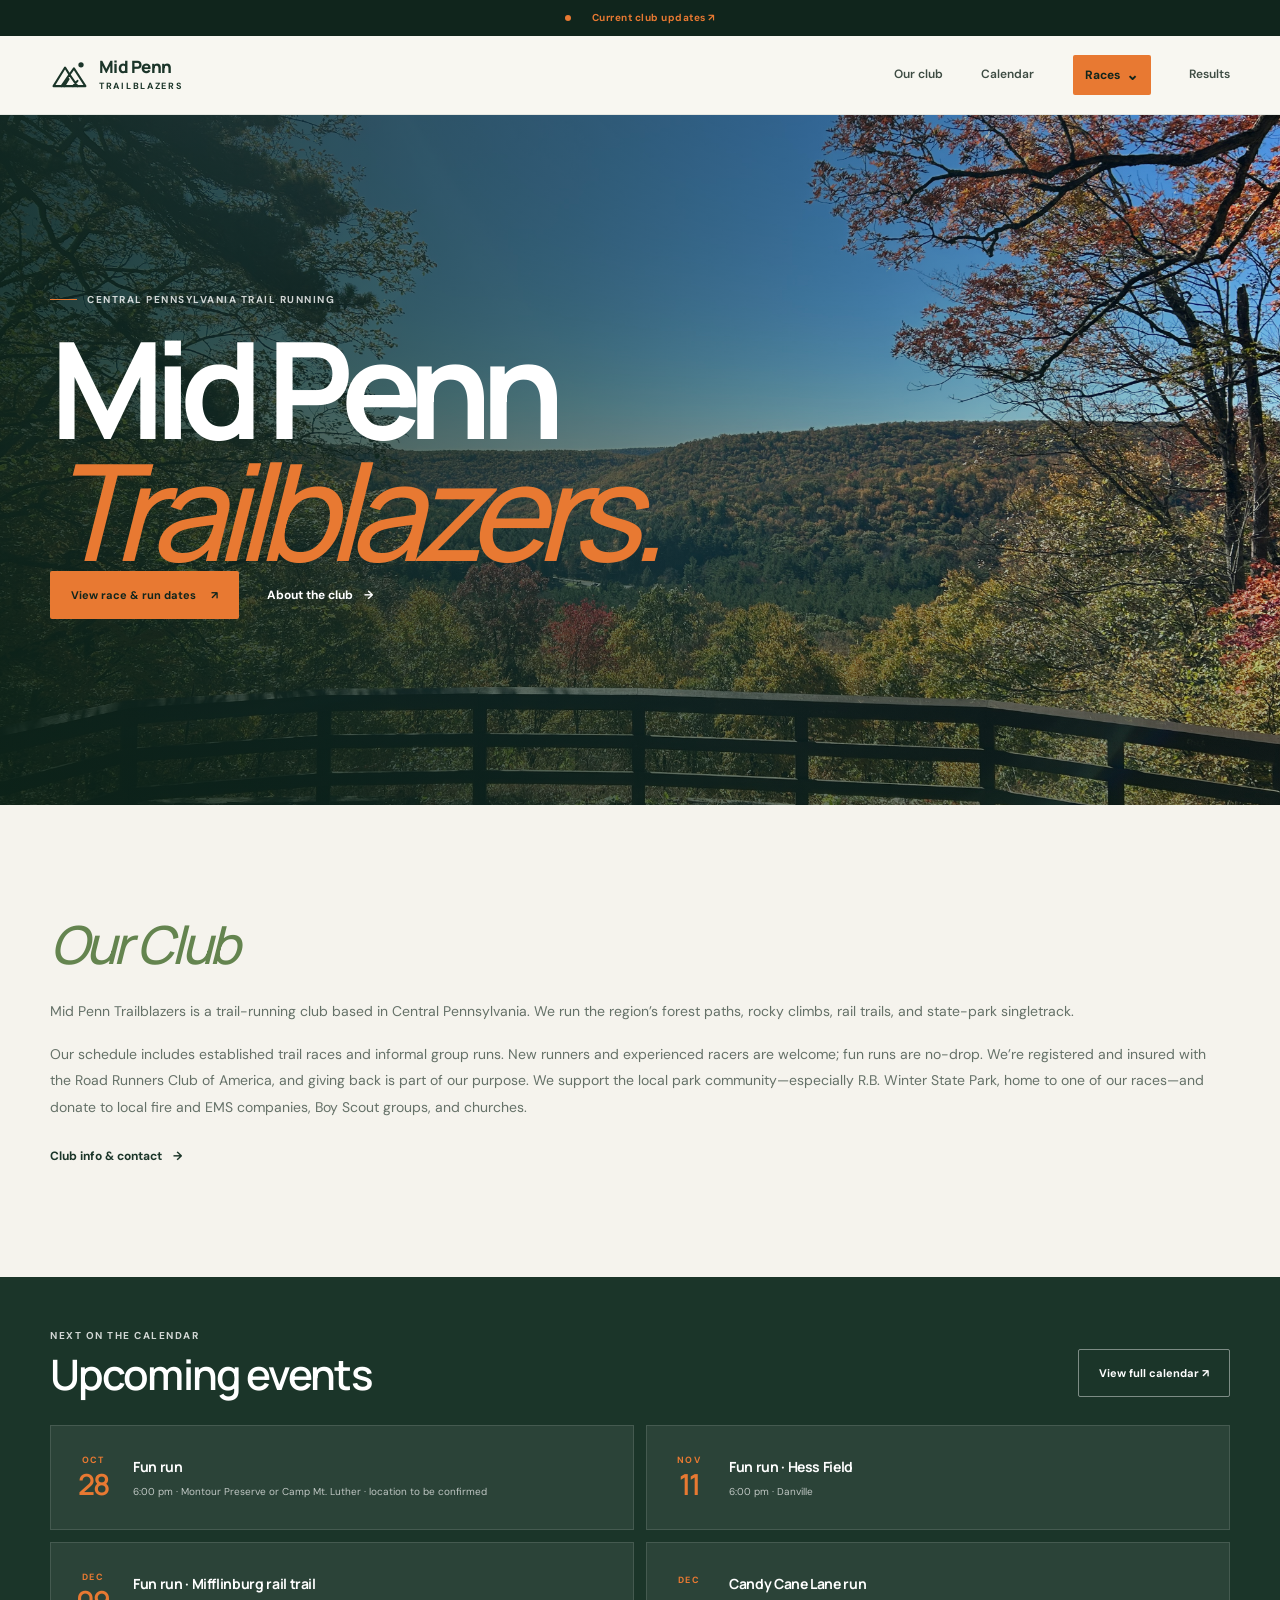
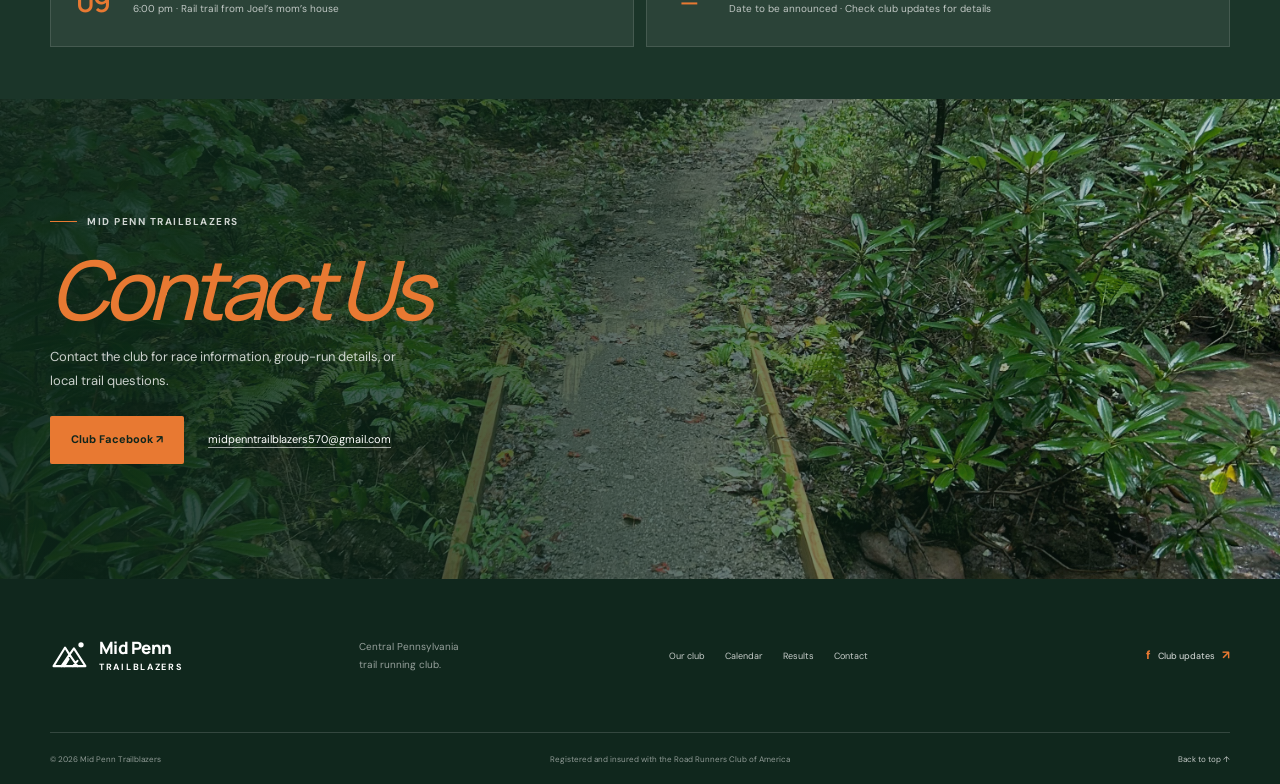
==== commit 5ba6446c: "styling" ====
--- a/index.html
+++ b/index.html
@@ -9,7 +9,7 @@
   <link href="https://fonts.googleapis.com/css2?family=DM+Sans:wght@400;500;600;700&family=Manrope:wght@400;500;600;700;800&display=swap" rel="stylesheet">
   <link rel="stylesheet" href="styles.css"><script src="script.js" defer></script>
 </head>
-<body>
+<body class="home-page">
   <a class="skip-link" href="#main">Skip to content</a>
   <div class="announcement"><i aria-hidden="true"></i><a href="https://www.facebook.com/groups/MidPennTrailblazers/" target="_blank" rel="noreferrer">Current club updates ↗</a></div>
   <header class="site-header"><div class="wrap header-inner">
--- a/styles.css
+++ b/styles.css
@@ -62,6 +62,8 @@
 .races-toggle:hover,.races-toggle[aria-expanded="true"]{color:#64844f}
 .races-toggle span{font-size:15px;transition:transform .2s}
 .races-toggle[aria-expanded="true"] span{transform:rotate(180deg)}
+.races-toggle{padding:10px 12px;color:var(--deep);background:var(--lime);border-radius:2px;font-weight:700}
+.races-toggle:hover,.races-toggle[aria-expanded="true"]{color:var(--deep);background:#f08b49}
 .dropdown-menu{position:absolute;z-index:25;top:100%;left:-16px;min-width:220px;padding:8px;display:none;grid-template-columns:1fr;background:#fff;border:1px solid var(--line);box-shadow:0 14px 32px #10271d1a}
 .nav-dropdown:hover .dropdown-menu,.nav-dropdown:focus-within .dropdown-menu,.nav-dropdown.is-open .dropdown-menu{display:grid}
 .dropdown-menu a{padding:10px 12px;color:#39493d;font-size:11px;font-weight:600;text-decoration:none}
@@ -97,6 +99,8 @@
 .race-actions .race-secondary:hover{background:#fff}
 .race-disclaimer{margin-top:18px;color:#758078;font-size:9px;line-height:1.7}
 .course-maps{background:#f2f3ec}
+.race-content--course{padding-bottom:36px}
+.race-content--course+.course-maps{padding-top:36px}
 .course-maps-heading{max-width:680px;margin-bottom:30px}
 .course-maps-heading .eyebrow{margin-bottom:13px}
 .course-maps-heading h2{margin:0 0 10px;font-size:clamp(30px,4vw,44px);font-weight:600;letter-spacing:-.06em;line-height:1.15}
@@ -111,7 +115,7 @@
 .course-map-info p{margin:0;color:#6d796f;font-size:10px;line-height:1.6}
 .course-map-info .button{flex:none;min-height:42px;padding-inline:13px;font-size:9px}
 .course-map-info .lime-button{color:var(--deep)}
-@media(max-width:640px){.course-maps{padding-block:62px}.course-maps-heading{margin-bottom:22px}.course-map-grid{grid-template-columns:1fr;gap:13px}.course-map-info{min-height:0;padding:16px;align-items:flex-start;flex-direction:column;gap:13px}.course-map-info .button{min-height:40px}}
+@media(max-width:640px){.course-maps{padding-block:62px}.race-content--course{padding-bottom:28px}.race-content--course+.course-maps{padding-top:28px}.course-maps-heading{margin-bottom:22px}.course-map-grid{grid-template-columns:1fr;gap:13px}.course-map-info{min-height:0;padding:16px;align-items:flex-start;flex-direction:column;gap:13px}.course-map-info .button{min-height:40px}}
 .race-more{padding:28px 0;background:#eef0e9}
 .race-more-inner{display:flex;justify-content:space-between;align-items:center;gap:22px}
 .race-more p{margin:0;color:#617064;font-size:11px}
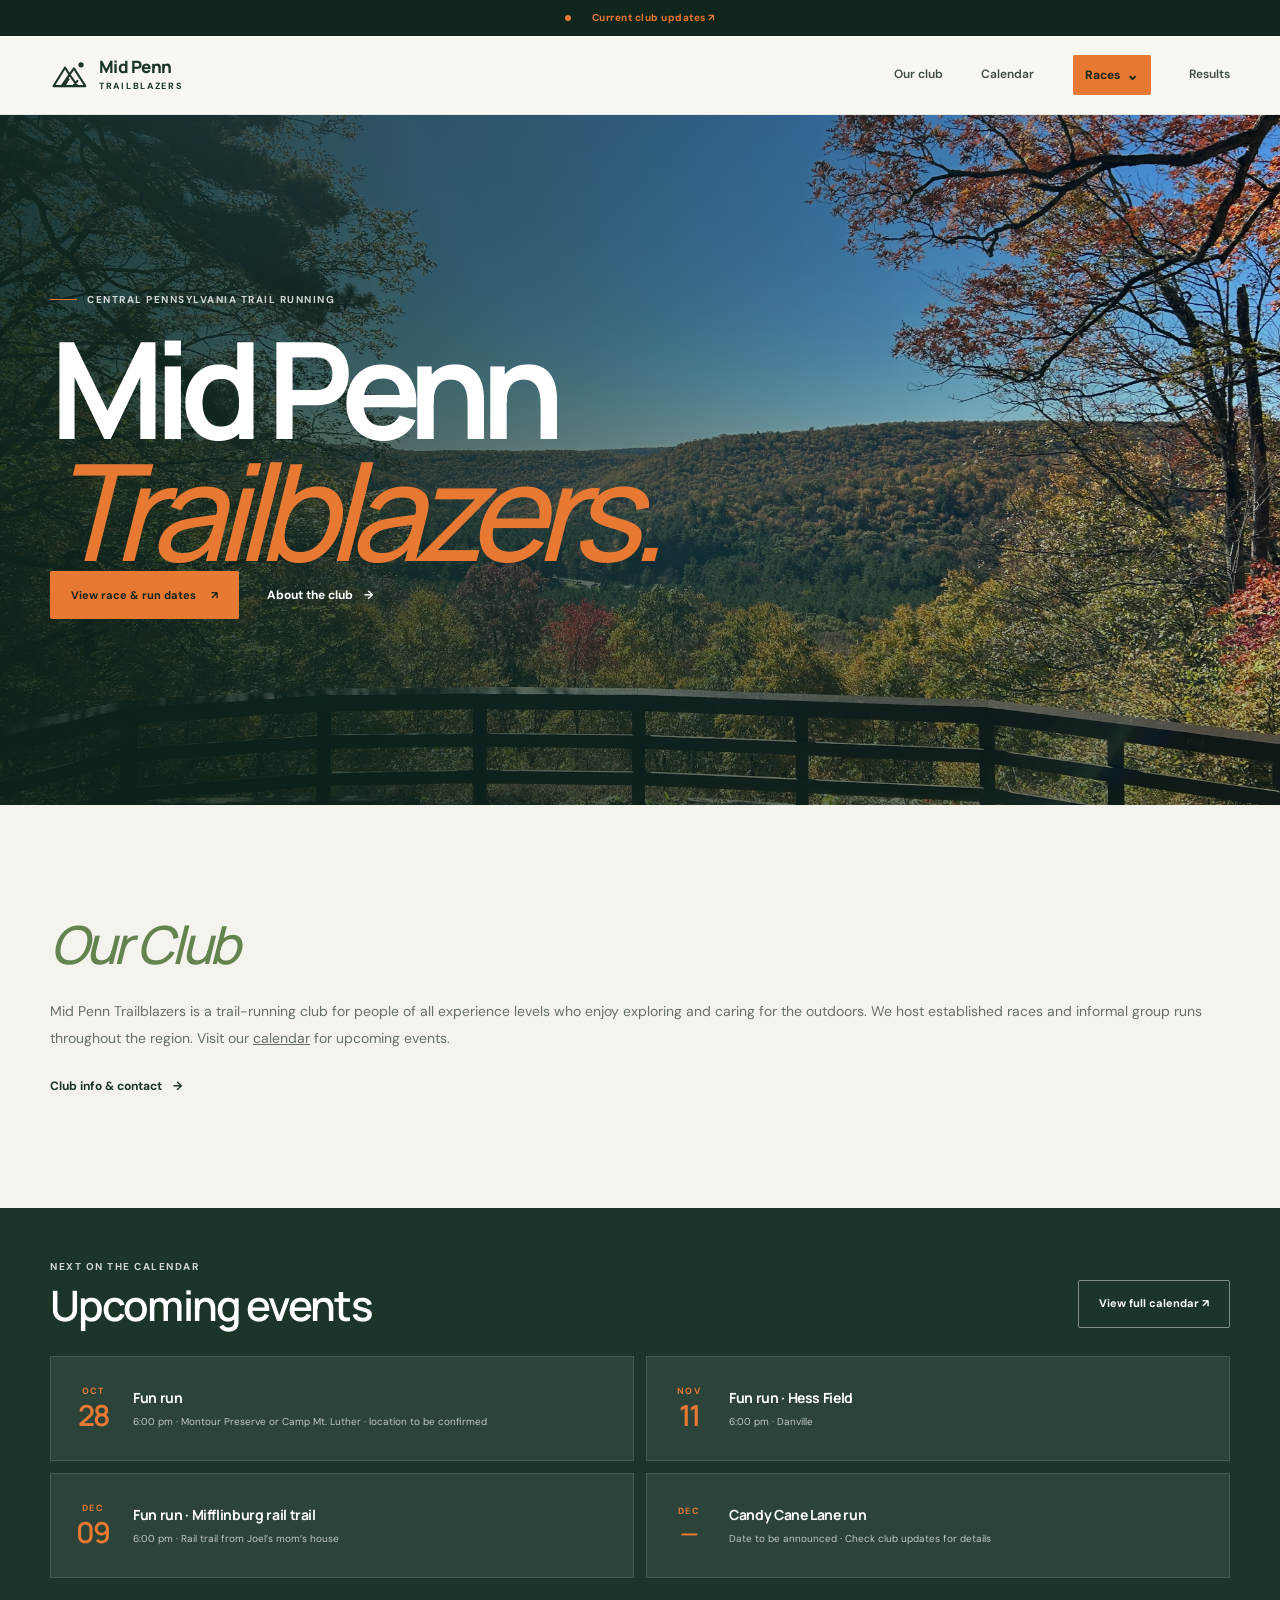
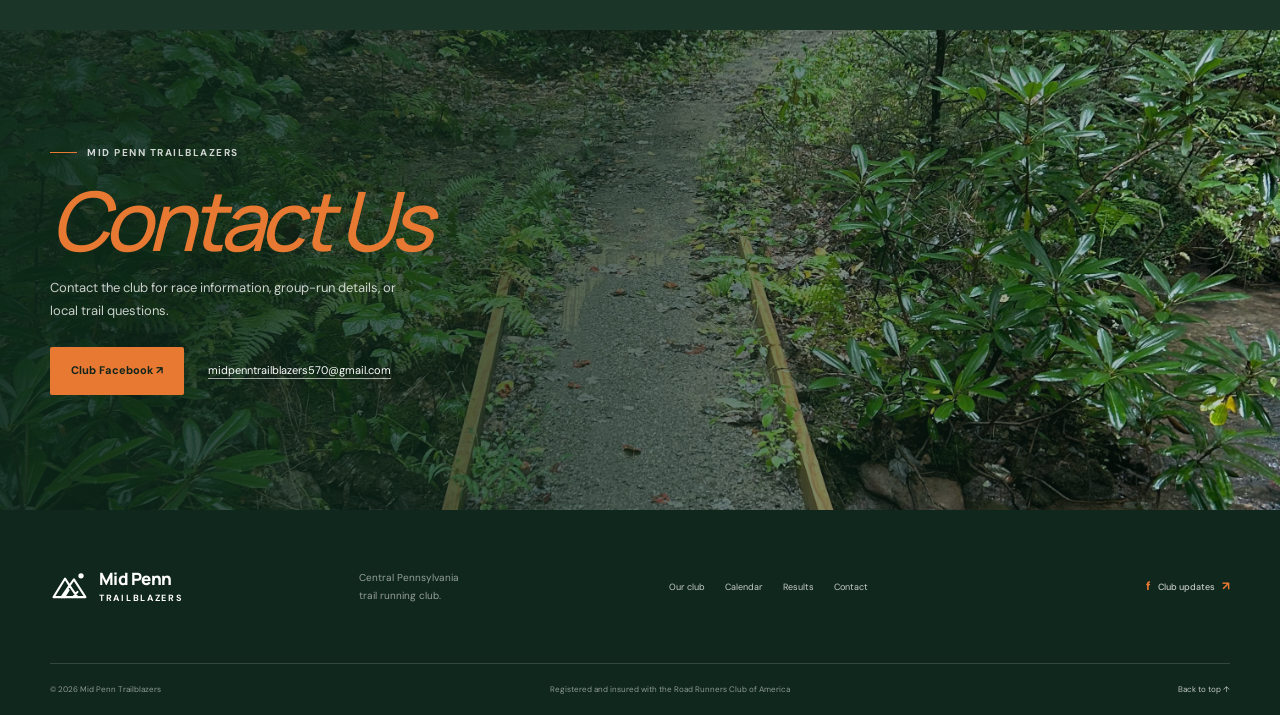
==== commit 4e00636e: "updates" ====
--- a/index.html
+++ b/index.html
@@ -24,7 +24,7 @@
     </div></section>
 
     <section class="intro section-pad" id="about"><div class="wrap intro-grid">
-      <div class="intro-copy"><h2><em>Our Club</em></h2><p>Mid Penn Trailblazers is a trail-running club based in Central Pennsylvania. We run the region’s forest paths, rocky climbs, rail trails, and state-park singletrack.</p><p>Our schedule includes established trail races and informal group runs. New runners and experienced racers are welcome; fun runs are no-drop. We’re registered and insured with the Road Runners Club of America, and giving back is part of our purpose. We support the local park community—especially R.B. Winter State Park, home to one of our races—and donate to local fire and EMS companies, Boy Scout groups, and churches.</p><a class="text-link" href="#contact">Club info &amp; contact <span>→</span></a></div>
+      <div class="intro-copy"><h2><em>Our Club</em></h2><p>Mid Penn Trailblazers is a trail-running club for people of all experience levels who enjoy exploring and caring for the outdoors. We host established races and informal group runs throughout the region. Visit our <a href="calendar.html">calendar</a> for upcoming events.</p><a class="text-link" href="#contact">Club info &amp; contact <span>→</span></a></div>
     </div></section>
 
     <section class="next-run" aria-labelledby="next-run-title"><div class="wrap next-run-inner">
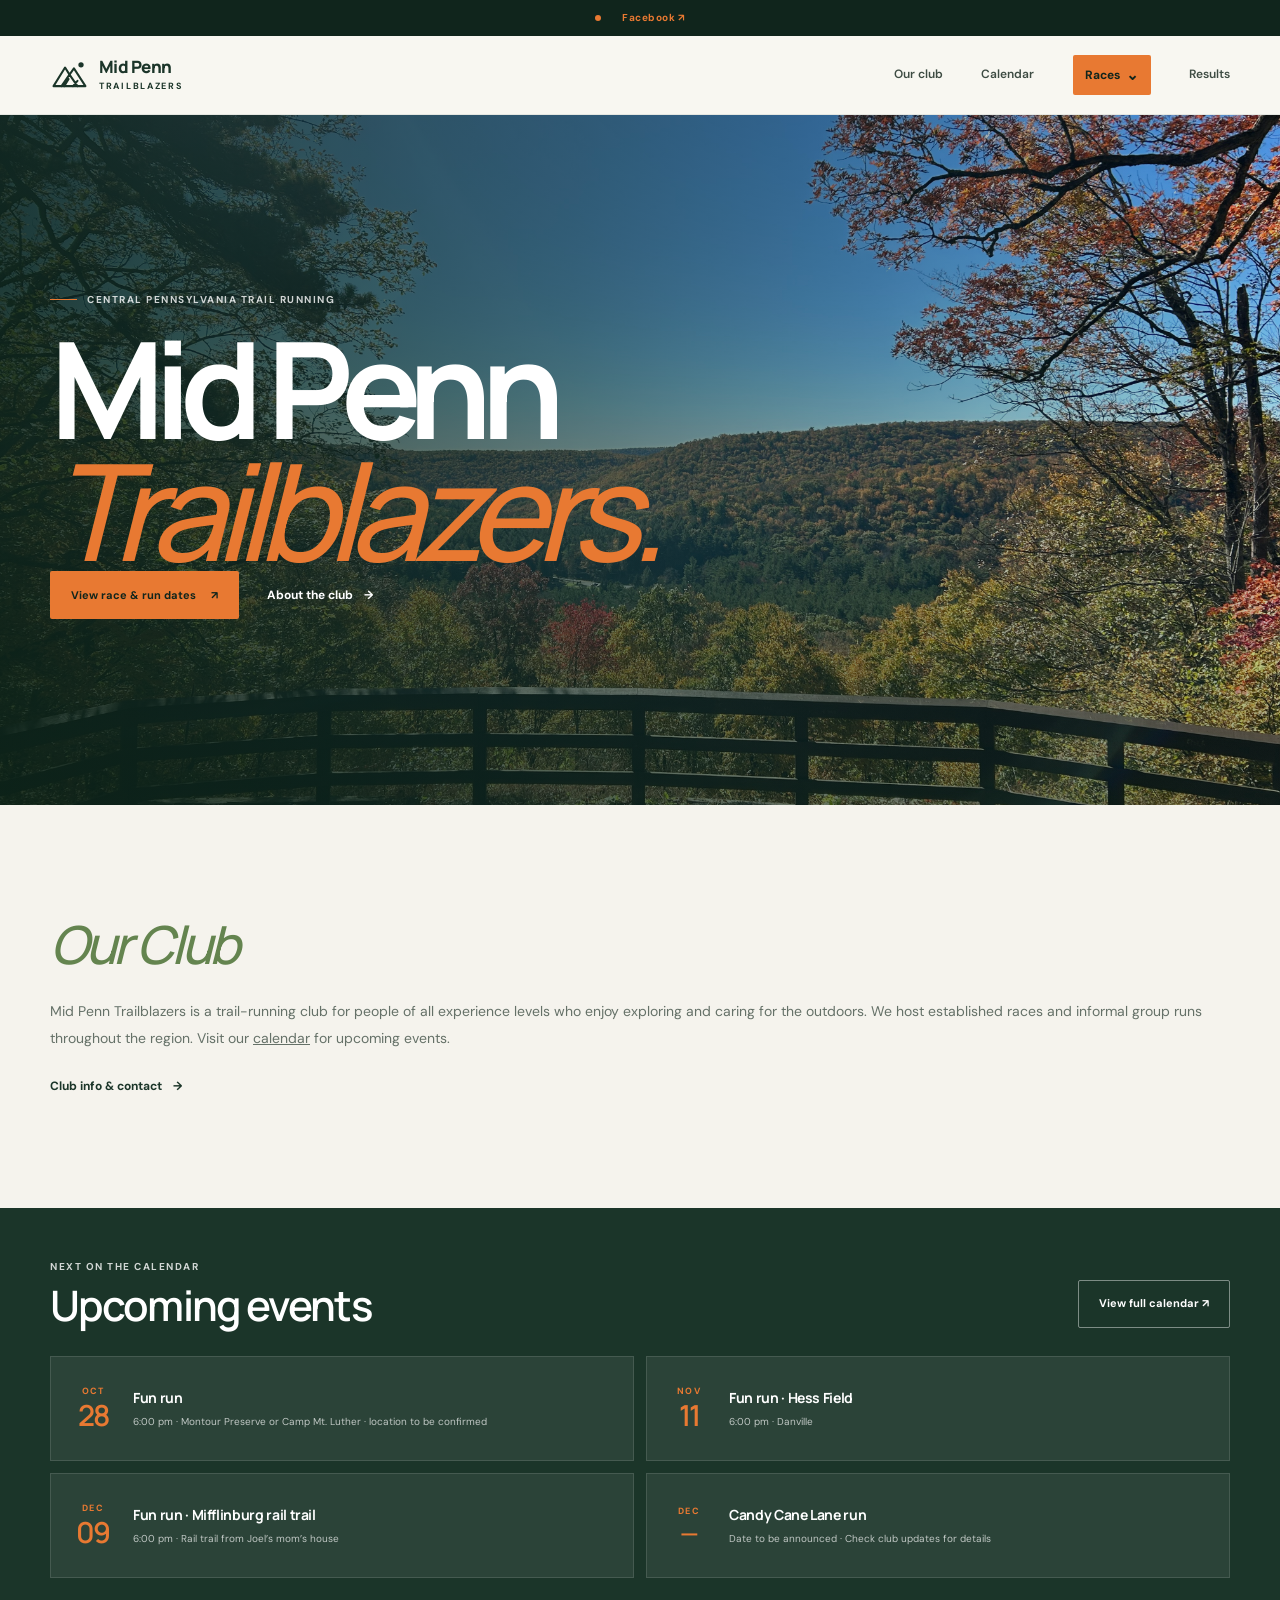
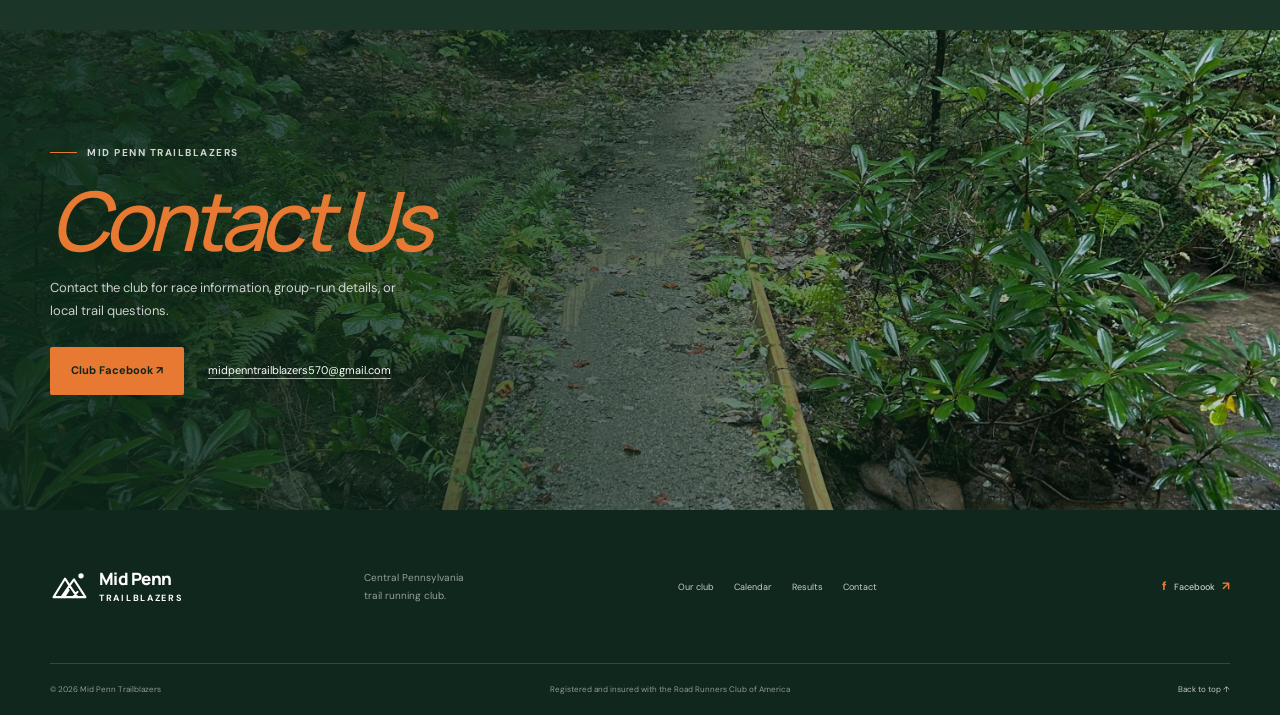
==== commit f3a42dd7: "updates" ====
--- a/index.html
+++ b/index.html
@@ -11,7 +11,7 @@
 </head>
 <body class="home-page">
   <a class="skip-link" href="#main">Skip to content</a>
-  <div class="announcement"><i aria-hidden="true"></i><a href="https://www.facebook.com/groups/MidPennTrailblazers/" target="_blank" rel="noreferrer">Current club updates ↗</a></div>
+  <div class="announcement"><i aria-hidden="true"></i><a href="https://www.facebook.com/groups/MidPennTrailblazers/" target="_blank" rel="noreferrer">Facebook ↗</a></div>
   <header class="site-header"><div class="wrap header-inner">
     <a class="brand" href="#top" aria-label="Mid Penn Trailblazers home"><span class="brand-mark" aria-hidden="true"><svg viewBox="0 0 44 44" fill="none"><path d="M4 34 17 13l5 8 5-7 13 20H4Z" stroke="currentColor" stroke-width="2.3" stroke-linejoin="round"/><path d="m13 34 9-13 9 13M21 26l-5 8m15-6-5 6" stroke="currentColor" stroke-width="2.3" stroke-linecap="round"/><circle cx="35" cy="10" r="3" fill="currentColor"/></svg></span><span class="brand-words"><strong>Mid Penn</strong><small>Trailblazers</small></span></a>
     <button class="menu-toggle" aria-expanded="false" aria-controls="primary-nav" aria-label="Open navigation"><span></span><span></span><span></span></button>
@@ -41,6 +41,6 @@
   </main>
   <footer class="site-footer"><div class="wrap footer-main">
     <a class="brand footer-brand" href="#top" aria-label="Mid Penn Trailblazers, back to top"><span class="brand-mark" aria-hidden="true"><svg viewBox="0 0 44 44" fill="none"><path d="M4 34 17 13l5 8 5-7 13 20H4Z" stroke="currentColor" stroke-width="2.3" stroke-linejoin="round"/><path d="m13 34 9-13 9 13M21 26l-5 8m15-6-5 6" stroke="currentColor" stroke-width="2.3" stroke-linecap="round"/><circle cx="35" cy="10" r="3" fill="currentColor"/></svg></span><span class="brand-words"><strong>Mid Penn</strong><small>Trailblazers</small></span></a>
-    <p>Central Pennsylvania<br>trail running club.</p><nav class="footer-nav" aria-label="Footer navigation"><a href="#about">Our club</a><a href="calendar.html">Calendar</a><a href="results.html">Results</a><a href="#contact">Contact</a></nav><a class="footer-social" href="https://www.facebook.com/groups/MidPennTrailblazers/" target="_blank" rel="noreferrer">f <span>Club updates</span> ↗</a>
+    <p>Central Pennsylvania<br>trail running club.</p><nav class="footer-nav" aria-label="Footer navigation"><a href="#about">Our club</a><a href="calendar.html">Calendar</a><a href="results.html">Results</a><a href="#contact">Contact</a></nav><a class="footer-social" href="https://www.facebook.com/groups/MidPennTrailblazers/" target="_blank" rel="noreferrer">f <span>Facebook</span> ↗</a>
   </div><div class="wrap footer-bottom"><span>© <span id="year">2026</span> Mid Penn Trailblazers</span><span>Registered and insured with the Road Runners Club of America</span><a href="#top">Back to top ↑</a></div></footer>
 </body></html>
--- a/styles.css
+++ b/styles.css
@@ -69,6 +69,12 @@
 .dropdown-menu a{padding:10px 12px;color:#39493d;font-size:11px;font-weight:600;text-decoration:none}
 .dropdown-menu a:hover,.dropdown-menu a[aria-current="page"]{color:var(--forest);background:#eff3e9}
 .race-hero{position:relative;overflow:hidden;color:#fff;background:var(--forest)}
+.race-hero--night-flight{background:linear-gradient(90deg,rgba(9,23,18,.9),rgba(9,23,18,.62) 58%,rgba(9,23,18,.34)),url("assets/night-flight.jpg") center 48%/cover no-repeat}
+.race-hero--dandelion{background:linear-gradient(90deg,rgba(9,23,18,.78),rgba(9,23,18,.48) 58%,rgba(9,23,18,.22)),url("assets/dandelion.jpg") center 53%/cover no-repeat}
+.race-hero--dam-half{background:linear-gradient(90deg,rgba(9,23,18,.82),rgba(9,23,18,.56) 58%,rgba(9,23,18,.28)),url("assets/dam-half.jpg") center 55%/cover no-repeat}
+.race-hero--loops-of-hope{background:linear-gradient(90deg,rgba(9,23,18,.84),rgba(9,23,18,.58) 58%,rgba(9,23,18,.32)),url("assets/loops-for-hope.jpg") center 50%/cover no-repeat}
+.race-hero--snow-fest{background:linear-gradient(90deg,rgba(9,23,18,.84),rgba(9,23,18,.58) 58%,rgba(9,23,18,.32)),url("assets/snowfest.jpg") center 50%/cover no-repeat}
+.race-hero--smiths-knob{background:linear-gradient(90deg,rgba(9,23,18,.84),rgba(9,23,18,.58) 58%,rgba(9,23,18,.32)),url("assets/smiths-knob.jpg") center 50%/cover no-repeat}
 .race-hero::after{position:absolute;right:-7%;bottom:-54%;width:min(550px,65vw);aspect-ratio:1;border:1px solid rgba(217,243,104,.22);border-radius:50%;content:"";box-shadow:0 0 0 34px rgba(217,243,104,.035),0 0 0 76px rgba(217,243,104,.03)}
 .race-hero-inner{position:relative;z-index:1;padding-top:39px;padding-bottom:74px}
 .race-breadcrumbs{margin-bottom:35px;display:flex;flex-wrap:wrap;gap:8px;color:rgba(255,255,255,.62);font-size:9px}
@@ -98,6 +104,9 @@
 .race-actions .race-secondary{color:var(--forest);background:transparent;border-color:#aab8a8}
 .race-actions .race-secondary:hover{background:#fff}
 .race-disclaimer{margin-top:18px;color:#758078;font-size:9px;line-height:1.7}
+.race-artwork{padding:42px 0;background:#10251c}
+.race-artwork img{width:min(760px,100%);height:auto;margin:0 auto;display:block;border:1px solid rgba(255,255,255,.15)}
+@media(max-width:640px){.race-artwork{padding:28px 0}}
 .course-maps{background:#f2f3ec}
 .race-content--course{padding-bottom:36px}
 .race-content--course+.course-maps{padding-top:36px}
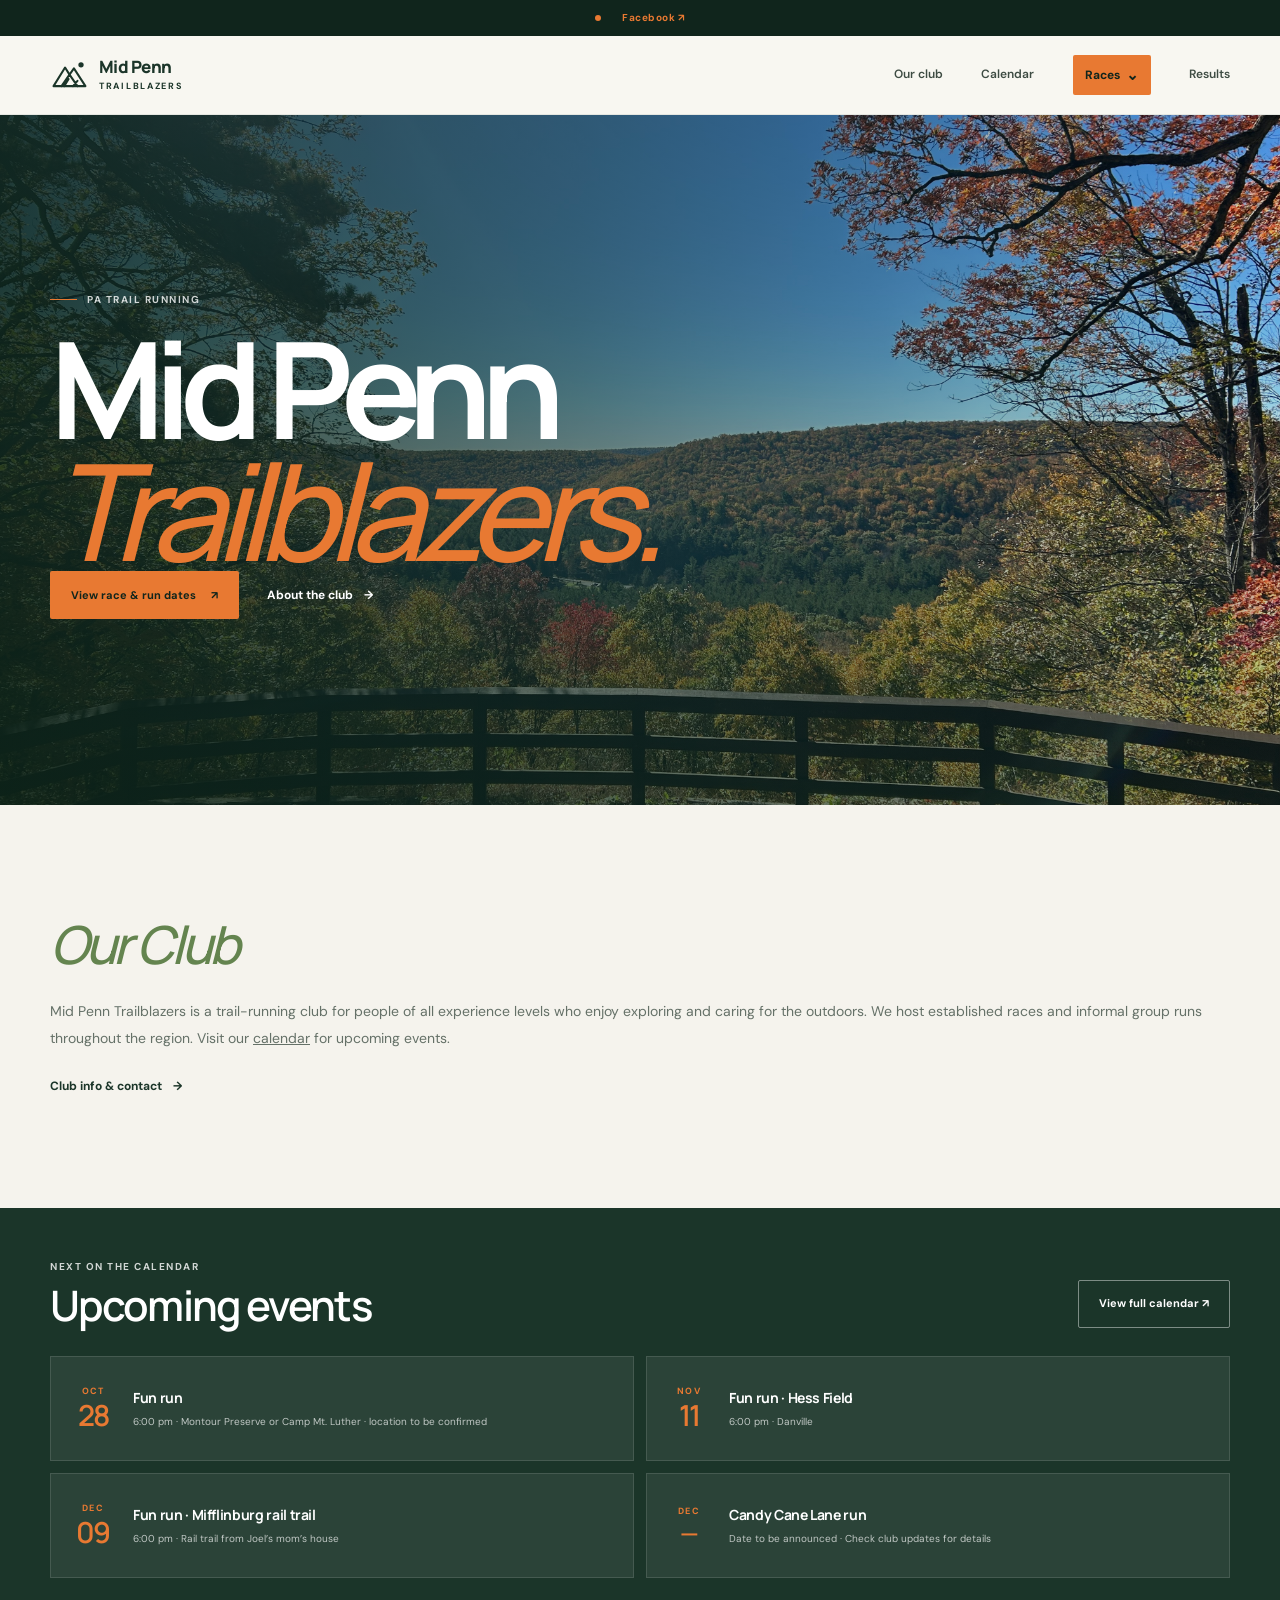
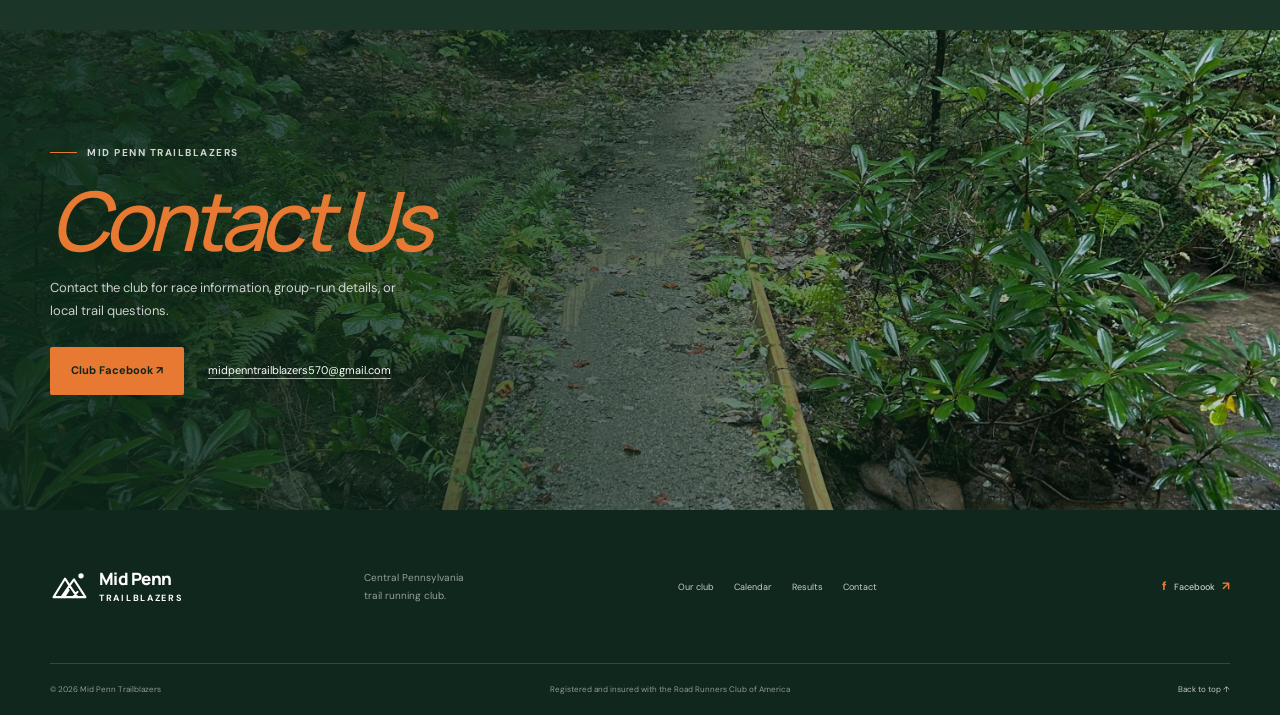
==== commit f8c1265e: "update text" ====
--- a/index.html
+++ b/index.html
@@ -4,7 +4,7 @@
   <meta charset="utf-8"><meta name="viewport" content="width=device-width, initial-scale=1">
   <meta name="theme-color" content="#183a2b">
   <meta name="description" content="Mid Penn Trailblazers is a Pennsylvania trail running club for all paces and experience levels. Find local races, fun runs, and results.">
-  <title>Mid Penn Trailblazers — Central PA Trail Running</title>
+  <title>Mid Penn Trailblazers — PA Trail Running</title>
   <link rel="preconnect" href="https://fonts.googleapis.com"><link rel="preconnect" href="https://fonts.gstatic.com" crossorigin>
   <link href="https://fonts.googleapis.com/css2?family=DM+Sans:wght@400;500;600;700&family=Manrope:wght@400;500;600;700;800&display=swap" rel="stylesheet">
   <link rel="stylesheet" href="styles.css"><script src="script.js" defer></script>
@@ -19,7 +19,7 @@
   </div></header>
   <main id="main">
     <section class="hero" id="top" aria-labelledby="hero-title"><div class="hero-image" aria-hidden="true"></div><div class="hero-shade" aria-hidden="true"></div><div class="wrap hero-content">
-      <p class="eyebrow light"><i></i>Central Pennsylvania trail running</p><h1 id="hero-title">Mid Penn<br><em>Trailblazers.</em></h1>
+      <p class="eyebrow light"><i></i>PA trail running</p><h1 id="hero-title">Mid Penn<br><em>Trailblazers.</em></h1>
       <div class="hero-actions"><a class="button lime-button" href="calendar.html">View race &amp; run dates <span>↗</span></a><a class="text-link light-link" href="#about">About the club <span>→</span></a></div>
     </div></section>
 
--- a/styles.css
+++ b/styles.css
@@ -1,3 +1,4 @@
+.site-nav>a.nav-cta[href$="#contact"]{display:none}
 :root{--forest:#1b3529;--deep:#10251c;--lime:#e87932;--paper:#f5f3ed;--ink:#1c2820;--muted:#687168;--line:#d7d9cf;--display:"Manrope",sans-serif;--body:"DM Sans",sans-serif}
 *,*::before,*::after{box-sizing:border-box}html{scroll-behavior:smooth;scroll-padding-top:90px}body{margin:0;color:var(--ink);background:var(--paper);font:16px/1.6 var(--body);-webkit-font-smoothing:antialiased}a{color:inherit}a:focus-visible,button:focus-visible{outline:3px solid #699d45;outline-offset:4px}.wrap{width:min(1180px,calc(100% - 64px));margin-inline:auto}.skip-link{position:fixed;z-index:30;top:12px;left:12px;padding:10px 16px;color:#fff;background:var(--forest);transform:translateY(-150%)}.skip-link:focus{transform:translateY(0)}
 .announcement{min-height:36px;padding:7px 20px;display:flex;justify-content:center;align-items:center;gap:9px;color:#f3f5ec;background:var(--deep);font-size:10px;letter-spacing:.05em}.announcement i{width:6px;height:6px;border-radius:50%;background:var(--lime)}.announcement a{margin-left:12px;color:var(--lime);font-weight:700;text-decoration:none}.site-header{position:sticky;z-index:20;top:0;background:rgba(248,247,241,.96);border-bottom:1px solid rgba(24,58,43,.08);backdrop-filter:blur(14px)}.header-inner{min-height:78px;display:flex;align-items:center;justify-content:space-between}.brand{display:inline-flex;align-items:center;gap:10px;color:var(--forest);text-decoration:none}.brand-mark{width:39px;height:39px;display:grid;place-items:center}.brand-mark svg{width:100%;height:100%}.brand-words{display:grid;line-height:1.03;font-family:var(--display);letter-spacing:-.035em}.brand-words strong{font-size:17px;font-weight:800}.brand-words small{margin-top:4px;font:700 9px var(--body);letter-spacing:.19em;text-transform:uppercase}.site-nav{display:flex;align-items:center;gap:clamp(20px,3vw,42px)}.site-nav>a{color:#3e4c43;font-size:12px;font-weight:600;text-decoration:none}.site-nav>a:hover,.footer-nav a:hover{color:#67934c}.site-nav .nav-cta{padding:12px 16px;color:#fff;background:var(--forest);border-radius:2px}.nav-cta span{margin-left:8px}.menu-toggle{display:none}
@@ -13,7 +14,7 @@
 @media(prefers-reduced-motion:reduce){*,*::before,*::after{scroll-behavior:auto!important;animation-duration:.01ms!important;animation-iteration-count:1!important;transition-duration:.01ms!important}}
 
 .site-nav>a[aria-current="page"]{color:#64844f;font-weight:700}
-.calendar-hero{padding:76px 0 65px;color:#fff;background:var(--forest)}
+.calendar-hero{padding:76px 0 65px;color:#fff;background:linear-gradient(90deg,rgba(9,23,18,.86),rgba(9,23,18,.62) 58%,rgba(9,23,18,.38)),url("assets/calendar.jpg") center 50%/cover no-repeat}
 .calendar-hero .eyebrow{color:rgba(255,255,255,.75)}
 .calendar-hero h1{max-width:800px;margin:0 0 15px;font:600 clamp(44px,7vw,78px)/1.04 var(--display);letter-spacing:-.075em}
 .calendar-hero h1 em{color:var(--lime);font-weight:500}
@@ -130,7 +131,7 @@
 .race-more p{margin:0;color:#617064;font-size:11px}
 .race-more a{color:var(--forest);font-size:11px;font-weight:700;text-decoration:none;white-space:nowrap}
 .race-more a:hover{text-decoration:underline;text-underline-offset:3px}
-.results-archive-hero{padding:72px 0 53px;color:#fff;background:var(--deep)}
+.results-archive-hero{padding:72px 0 53px;color:#fff;background:linear-gradient(90deg,rgba(9,23,18,.86),rgba(9,23,18,.64) 58%,rgba(9,23,18,.38)),url("assets/results.jpg") center 48%/cover no-repeat}
 .results-archive-hero .eyebrow{margin-bottom:18px}
 .results-archive-hero h1{margin:0 0 14px;font:600 clamp(43px,7vw,76px)/1.03 var(--display);letter-spacing:-.075em}
 .results-archive-hero h1 em{color:var(--lime);font-weight:500}
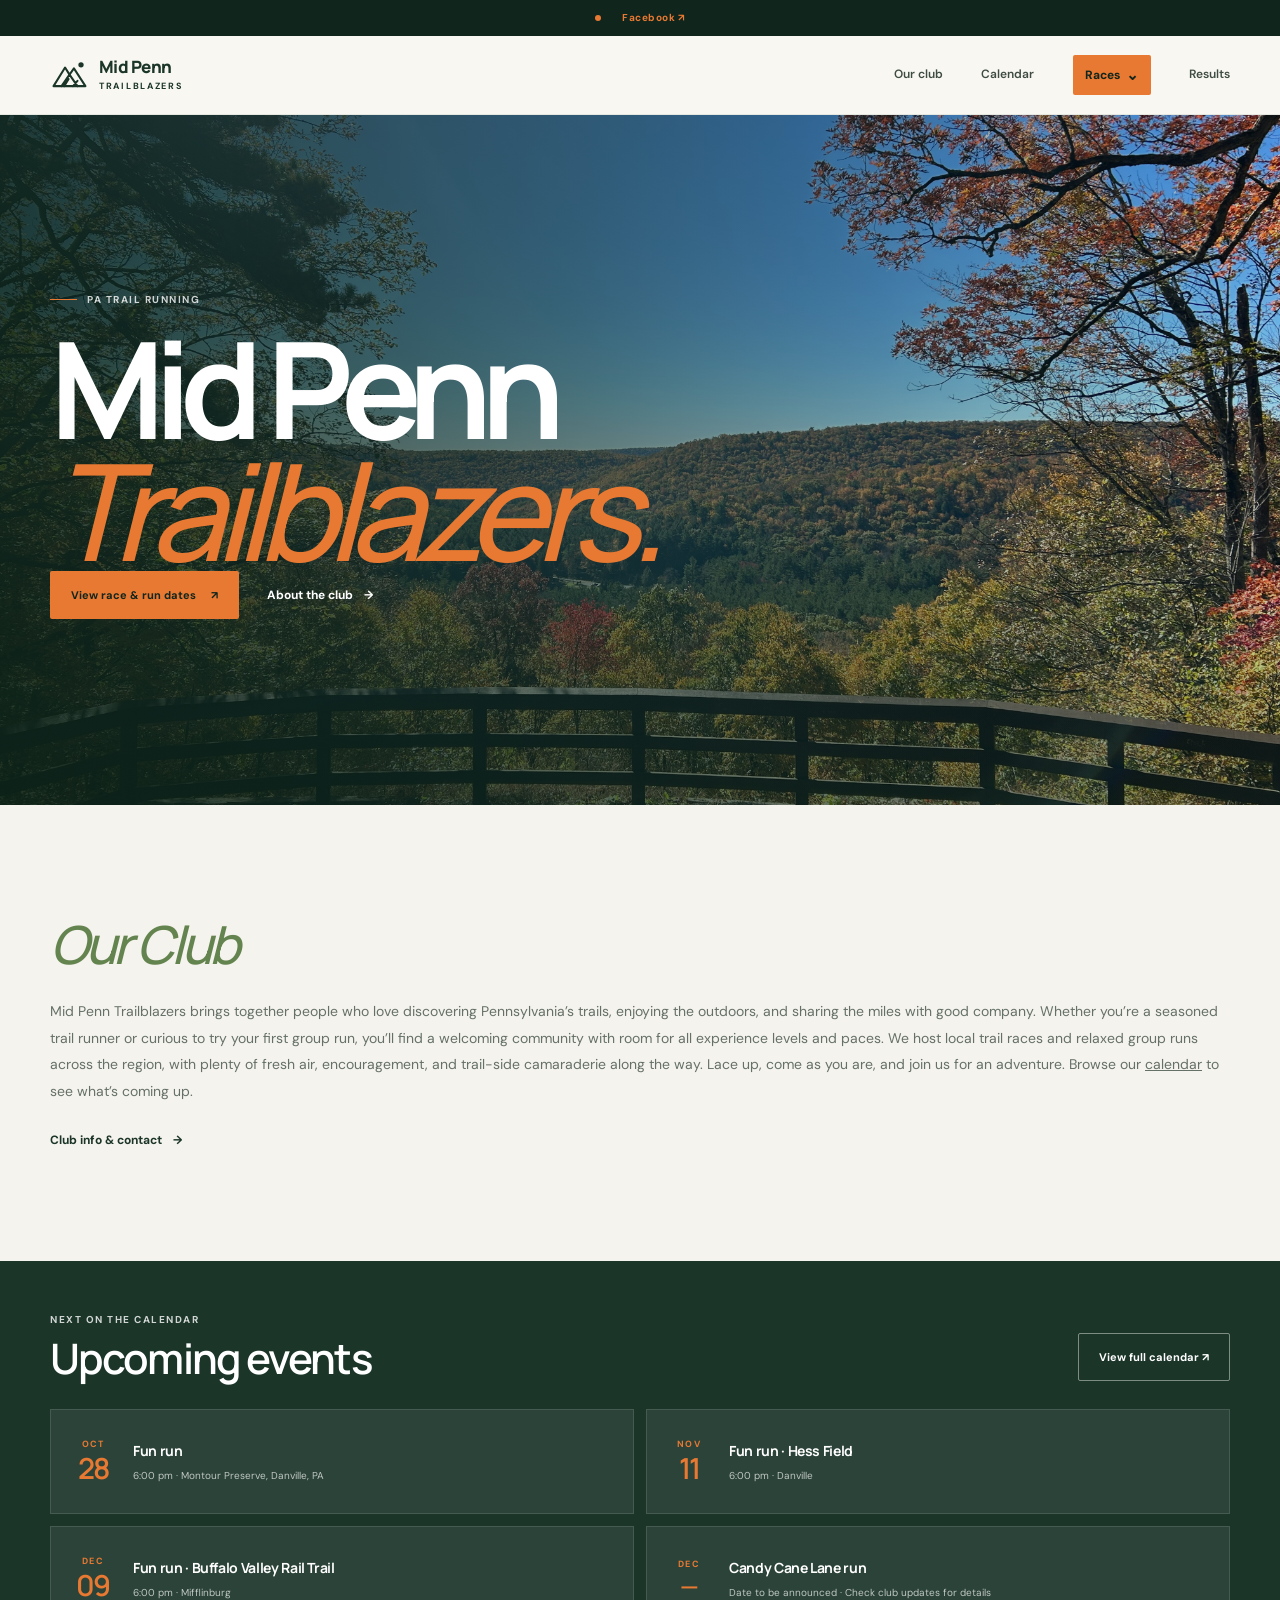
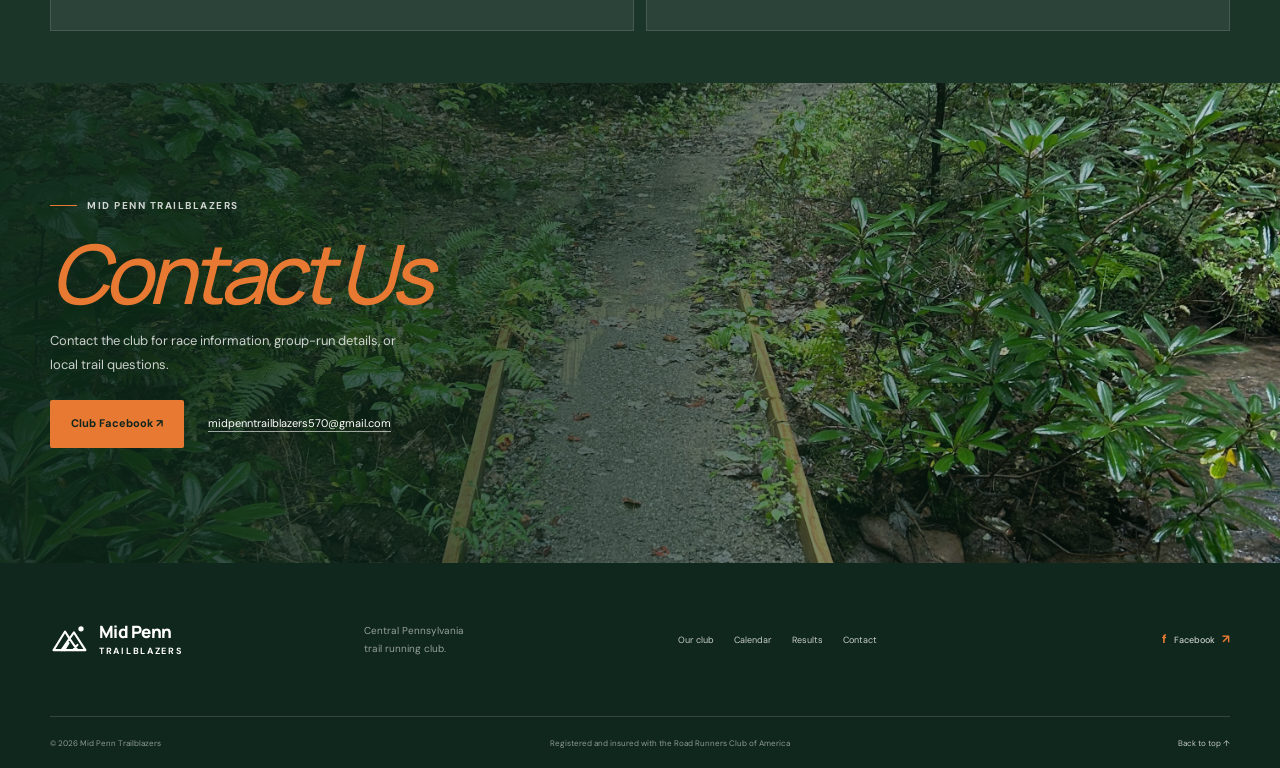
==== commit 4f8d60af: "Normalize filenames and update site content Co-authored-by: Copilot <223556219+Copilot@users.noreply" ====
--- a/index.html
+++ b/index.html
@@ -1,46 +1,249 @@
 <!doctype html>
 <html lang="en">
-<head>
-  <meta charset="utf-8"><meta name="viewport" content="width=device-width, initial-scale=1">
-  <meta name="theme-color" content="#183a2b">
-  <meta name="description" content="Mid Penn Trailblazers is a Pennsylvania trail running club for all paces and experience levels. Find local races, fun runs, and results.">
-  <title>Mid Penn Trailblazers — PA Trail Running</title>
-  <link rel="preconnect" href="https://fonts.googleapis.com"><link rel="preconnect" href="https://fonts.gstatic.com" crossorigin>
-  <link href="https://fonts.googleapis.com/css2?family=DM+Sans:wght@400;500;600;700&family=Manrope:wght@400;500;600;700;800&display=swap" rel="stylesheet">
-  <link rel="stylesheet" href="styles.css"><script src="script.js" defer></script>
-</head>
-<body class="home-page">
-  <a class="skip-link" href="#main">Skip to content</a>
-  <div class="announcement"><i aria-hidden="true"></i><a href="https://www.facebook.com/groups/MidPennTrailblazers/" target="_blank" rel="noreferrer">Facebook ↗</a></div>
-  <header class="site-header"><div class="wrap header-inner">
-    <a class="brand" href="#top" aria-label="Mid Penn Trailblazers home"><span class="brand-mark" aria-hidden="true"><svg viewBox="0 0 44 44" fill="none"><path d="M4 34 17 13l5 8 5-7 13 20H4Z" stroke="currentColor" stroke-width="2.3" stroke-linejoin="round"/><path d="m13 34 9-13 9 13M21 26l-5 8m15-6-5 6" stroke="currentColor" stroke-width="2.3" stroke-linecap="round"/><circle cx="35" cy="10" r="3" fill="currentColor"/></svg></span><span class="brand-words"><strong>Mid Penn</strong><small>Trailblazers</small></span></a>
-    <button class="menu-toggle" aria-expanded="false" aria-controls="primary-nav" aria-label="Open navigation"><span></span><span></span><span></span></button>
-    <nav class="site-nav" id="primary-nav" aria-label="Main navigation"><a href="#about">Our club</a><a href="calendar.html">Calendar</a><div class="nav-dropdown"><button class="races-toggle" type="button" aria-expanded="false" aria-controls="race-submenu">Races <span aria-hidden="true">⌄</span></button><div class="dropdown-menu" id="race-submenu"><a href="races/loops-of-hope.html">Loops of Hope</a><a href="races/snow-fest.html">Snow Fest</a><a href="races/night-flight.html">Night Flight</a><a href="races/smiths-knob-scramble.html">Smith’s Knob Scramble</a><a href="races/dandelion-run.html">Dandelion Run</a><a href="races/dam-half.html">Dam Half</a></div></div><a href="results.html">Results</a></nav>
-  </div></header>
-  <main id="main">
-    <section class="hero" id="top" aria-labelledby="hero-title"><div class="hero-image" aria-hidden="true"></div><div class="hero-shade" aria-hidden="true"></div><div class="wrap hero-content">
-      <p class="eyebrow light"><i></i>PA trail running</p><h1 id="hero-title">Mid Penn<br><em>Trailblazers.</em></h1>
-      <div class="hero-actions"><a class="button lime-button" href="calendar.html">View race &amp; run dates <span>↗</span></a><a class="text-link light-link" href="#about">About the club <span>→</span></a></div>
-    </div></section>
+  <head>
+    <meta charset="utf-8" />
+    <meta name="viewport" content="width=device-width, initial-scale=1" />
+    <meta name="theme-color" content="#183a2b" />
+    <meta
+      name="description"
+      content="Mid Penn Trailblazers is a Pennsylvania trail running club for all paces and experience levels. Find local races, fun runs, and results."
+    />
+    <title>Mid Penn Trailblazers — PA Trail Running</title>
+    <link rel="preconnect" href="https://fonts.googleapis.com" />
+    <link rel="preconnect" href="https://fonts.gstatic.com" crossorigin />
+    <link
+      href="https://fonts.googleapis.com/css2?family=DM+Sans:wght@400;500;600;700&family=Manrope:wght@400;500;600;700;800&display=swap"
+      rel="stylesheet"
+    />
+    <link rel="stylesheet" href="styles.css" />
+    <script src="script.js" defer></script>
+  </head>
+  <body class="home-page">
+    <a class="skip-link" href="#main">Skip to content</a>
+    <div class="announcement">
+      <i aria-hidden="true"></i
+      ><a
+        href="https://www.facebook.com/groups/MidPennTrailblazers/"
+        target="_blank"
+        rel="noreferrer"
+        >Facebook ↗</a
+      >
+    </div>
+    <header class="site-header">
+      <div class="wrap header-inner">
+        <a class="brand" href="#top" aria-label="Mid Penn Trailblazers home"
+          ><span class="brand-mark" aria-hidden="true"
+            ><svg viewBox="0 0 44 44" fill="none">
+              <path
+                d="M4 34 17 13l5 8 5-7 13 20H4Z"
+                stroke="currentColor"
+                stroke-width="2.3"
+                stroke-linejoin="round"
+              />
+              <path
+                d="m13 34 9-13 9 13M21 26l-5 8m15-6-5 6"
+                stroke="currentColor"
+                stroke-width="2.3"
+                stroke-linecap="round"
+              />
+              <circle cx="35" cy="10" r="3" fill="currentColor" /></svg></span
+          ><span class="brand-words"
+            ><strong>Mid Penn</strong><small>Trailblazers</small></span
+          ></a
+        >
+        <button
+          class="menu-toggle"
+          aria-expanded="false"
+          aria-controls="primary-nav"
+          aria-label="Open navigation"
+        >
+          <span></span><span></span><span></span>
+        </button>
+        <nav class="site-nav" id="primary-nav" aria-label="Main navigation">
+          <a href="#about">Our club</a><a href="calendar.html">Calendar</a>
+          <div class="nav-dropdown">
+            <button
+              class="races-toggle"
+              type="button"
+              aria-expanded="false"
+              aria-controls="race-submenu"
+            >
+              Races <span aria-hidden="true">⌄</span>
+            </button>
+            <div class="dropdown-menu" id="race-submenu">
+              <a href="races/loops-of-hope.html">Loops of Hope</a
+              ><a href="races/snow-fest.html">Snow Fest</a
+              ><a href="races/night-flight.html">Night Flight</a
+              ><a href="races/smiths-knob-scramble.html"
+                >Smith’s Knob Scramble</a
+              ><a href="races/dandelion-run.html">Dandelion Run</a
+              ><a href="races/dam-half.html">Dam Half</a>
+            </div>
+          </div>
+          <a href="results.html">Results</a>
+        </nav>
+      </div>
+    </header>
+    <main id="main">
+      <section class="hero" id="top" aria-labelledby="hero-title">
+        <div class="hero-image" aria-hidden="true"></div>
+        <div class="hero-shade" aria-hidden="true"></div>
+        <div class="wrap hero-content">
+          <p class="eyebrow light"><i></i>PA trail running</p>
+          <h1 id="hero-title">Mid Penn<br /><em>Trailblazers.</em></h1>
+          <div class="hero-actions">
+            <a class="button lime-button" href="calendar.html"
+              >View race &amp; run dates <span>↗</span></a
+            ><a class="text-link light-link" href="#about"
+              >About the club <span>→</span></a
+            >
+          </div>
+        </div>
+      </section>
 
-    <section class="intro section-pad" id="about"><div class="wrap intro-grid">
-      <div class="intro-copy"><h2><em>Our Club</em></h2><p>Mid Penn Trailblazers is a trail-running club for people of all experience levels who enjoy exploring and caring for the outdoors. We host established races and informal group runs throughout the region. Visit our <a href="calendar.html">calendar</a> for upcoming events.</p><a class="text-link" href="#contact">Club info &amp; contact <span>→</span></a></div>
-    </div></section>
+      <section class="intro section-pad" id="about">
+        <div class="wrap intro-grid">
+          <div class="intro-copy">
+            <h2><em>Our Club</em></h2>
+            <p>
+              Mid Penn Trailblazers brings together people who love discovering
+              Pennsylvania’s trails, enjoying the outdoors, and sharing the
+              miles with good company. Whether you’re a seasoned trail runner or
+              curious to try your first group run, you’ll find a welcoming
+              community with room for all experience levels and paces. We host
+              local trail races and relaxed group runs across the region, with
+              plenty of fresh air, encouragement, and trail-side camaraderie
+              along the way. Lace up, come as you are, and join us for an
+              adventure. Browse our <a href="calendar.html">calendar</a> to see
+              what’s coming up.
+            </p>
+            <a class="text-link" href="#contact"
+              >Club info &amp; contact <span>→</span></a
+            >
+          </div>
+        </div>
+      </section>
 
-    <section class="next-run" aria-labelledby="next-run-title"><div class="wrap next-run-inner">
-      <div class="next-run-heading"><div><p class="eyebrow light">Next on the calendar</p><h2 id="next-run-title">Upcoming events</h2></div><a class="button outline-button" href="calendar.html">View full calendar ↗</a></div>
-      <div class="upcoming-events">
-        <article class="upcoming-event"><time datetime="2026-10-28"><span>OCT</span><strong>28</strong></time><div><h3>Fun run</h3><p>6:00 pm · Montour Preserve or Camp Mt. Luther · location to be confirmed</p></div></article>
-        <article class="upcoming-event"><time datetime="2026-11-11"><span>NOV</span><strong>11</strong></time><div><h3>Fun run · Hess Field</h3><p>6:00 pm · Danville</p></div></article>
-        <article class="upcoming-event"><time datetime="2026-12-09"><span>DEC</span><strong>09</strong></time><div><h3>Fun run · Mifflinburg rail trail</h3><p>6:00 pm · Rail trail from Joel’s mom’s house</p></div></article>
-        <article class="upcoming-event upcoming-event--tba"><time><span>DEC</span><strong>—</strong></time><div><h3>Candy Cane Lane run</h3><p>Date to be announced · Check club updates for details</p></div></article>
+      <section class="next-run" aria-labelledby="next-run-title">
+        <div class="wrap next-run-inner">
+          <div class="next-run-heading">
+            <div>
+              <p class="eyebrow light">Next on the calendar</p>
+              <h2 id="next-run-title">Upcoming events</h2>
+            </div>
+            <a class="button outline-button" href="calendar.html"
+              >View full calendar ↗</a
+            >
+          </div>
+          <div class="upcoming-events">
+            <article class="upcoming-event">
+              <time datetime="2026-10-28"
+                ><span>OCT</span><strong>28</strong></time
+              >
+              <div>
+                <h3>Fun run</h3>
+                <p>
+                  6:00 pm · Montour Preserve, Danville, PA
+                </p>
+              </div>
+            </article>
+            <article class="upcoming-event">
+              <time datetime="2026-11-11"
+                ><span>NOV</span><strong>11</strong></time
+              >
+              <div>
+                <h3>Fun run · Hess Field</h3>
+                <p>6:00 pm · Danville</p>
+              </div>
+            </article>
+            <article class="upcoming-event">
+              <time datetime="2026-12-09"
+                ><span>DEC</span><strong>09</strong></time
+              >
+              <div>
+                <h3>Fun run · Buffalo Valley Rail Trail</h3>
+                <p>6:00 pm · Mifflinburg</p>
+              </div>
+            </article>
+            <article class="upcoming-event upcoming-event--tba">
+              <time><span>DEC</span><strong>—</strong></time>
+              <div>
+                <h3>Candy Cane Lane run</h3>
+                <p>Date to be announced · Check club updates for details</p>
+              </div>
+            </article>
+          </div>
+        </div>
+      </section>
+
+      <section class="contact" id="contact">
+        <div class="contact-image" aria-hidden="true"></div>
+        <div class="contact-shade" aria-hidden="true"></div>
+        <div class="wrap contact-content">
+          <p class="eyebrow light"><i></i>Mid Penn Trailblazers</p>
+          <h2><em>Contact Us</em></h2>
+          <p>
+            Contact the club for race information, group-run details, or local
+            trail questions.
+          </p>
+          <div class="contact-actions">
+            <a
+              class="button lime-button"
+              href="https://www.facebook.com/groups/MidPennTrailblazers/"
+              target="_blank"
+              rel="noreferrer"
+              >Club Facebook ↗</a
+            ><a href="mailto:midpenntrailblazers570@gmail.com"
+              >midpenntrailblazers570@gmail.com</a
+            >
+          </div>
+        </div>
+      </section>
+    </main>
+    <footer class="site-footer">
+      <div class="wrap footer-main">
+        <a
+          class="brand footer-brand"
+          href="#top"
+          aria-label="Mid Penn Trailblazers, back to top"
+          ><span class="brand-mark" aria-hidden="true"
+            ><svg viewBox="0 0 44 44" fill="none">
+              <path
+                d="M4 34 17 13l5 8 5-7 13 20H4Z"
+                stroke="currentColor"
+                stroke-width="2.3"
+                stroke-linejoin="round"
+              />
+              <path
+                d="m13 34 9-13 9 13M21 26l-5 8m15-6-5 6"
+                stroke="currentColor"
+                stroke-width="2.3"
+                stroke-linecap="round"
+              />
+              <circle cx="35" cy="10" r="3" fill="currentColor" /></svg></span
+          ><span class="brand-words"
+            ><strong>Mid Penn</strong><small>Trailblazers</small></span
+          ></a
+        >
+        <p>Central Pennsylvania<br />trail running club.</p>
+        <nav class="footer-nav" aria-label="Footer navigation">
+          <a href="#about">Our club</a><a href="calendar.html">Calendar</a
+          ><a href="results.html">Results</a><a href="#contact">Contact</a>
+        </nav>
+        <a
+          class="footer-social"
+          href="https://www.facebook.com/groups/MidPennTrailblazers/"
+          target="_blank"
+          rel="noreferrer"
+          >f <span>Facebook</span> ↗</a
+        >
       </div>
-    </div></section>
-
-    <section class="contact" id="contact"><div class="contact-image" aria-hidden="true"></div><div class="contact-shade" aria-hidden="true"></div><div class="wrap contact-content"><p class="eyebrow light"><i></i>Mid Penn Trailblazers</p><h2><em>Contact Us</em></h2><p>Contact the club for race information, group-run details, or local trail questions.</p><div class="contact-actions"><a class="button lime-button" href="https://www.facebook.com/groups/MidPennTrailblazers/" target="_blank" rel="noreferrer">Club Facebook ↗</a><a href="mailto:midpenntrailblazers570@gmail.com">midpenntrailblazers570@gmail.com</a></div></div></section>
-  </main>
-  <footer class="site-footer"><div class="wrap footer-main">
-    <a class="brand footer-brand" href="#top" aria-label="Mid Penn Trailblazers, back to top"><span class="brand-mark" aria-hidden="true"><svg viewBox="0 0 44 44" fill="none"><path d="M4 34 17 13l5 8 5-7 13 20H4Z" stroke="currentColor" stroke-width="2.3" stroke-linejoin="round"/><path d="m13 34 9-13 9 13M21 26l-5 8m15-6-5 6" stroke="currentColor" stroke-width="2.3" stroke-linecap="round"/><circle cx="35" cy="10" r="3" fill="currentColor"/></svg></span><span class="brand-words"><strong>Mid Penn</strong><small>Trailblazers</small></span></a>
-    <p>Central Pennsylvania<br>trail running club.</p><nav class="footer-nav" aria-label="Footer navigation"><a href="#about">Our club</a><a href="calendar.html">Calendar</a><a href="results.html">Results</a><a href="#contact">Contact</a></nav><a class="footer-social" href="https://www.facebook.com/groups/MidPennTrailblazers/" target="_blank" rel="noreferrer">f <span>Facebook</span> ↗</a>
-  </div><div class="wrap footer-bottom"><span>© <span id="year">2026</span> Mid Penn Trailblazers</span><span>Registered and insured with the Road Runners Club of America</span><a href="#top">Back to top ↑</a></div></footer>
-</body></html>+      <div class="wrap footer-bottom">
+        <span>© <span id="year">2026</span> Mid Penn Trailblazers</span
+        ><span
+          >Registered and insured with the Road Runners Club of America</span
+        ><a href="#top">Back to top ↑</a>
+      </div>
+    </footer>
+  </body>
+</html>
--- a/styles.css
+++ b/styles.css
@@ -1,196 +1,2742 @@
-.site-nav>a.nav-cta[href$="#contact"]{display:none}
-:root{--forest:#1b3529;--deep:#10251c;--lime:#e87932;--paper:#f5f3ed;--ink:#1c2820;--muted:#687168;--line:#d7d9cf;--display:"Manrope",sans-serif;--body:"DM Sans",sans-serif}
-*,*::before,*::after{box-sizing:border-box}html{scroll-behavior:smooth;scroll-padding-top:90px}body{margin:0;color:var(--ink);background:var(--paper);font:16px/1.6 var(--body);-webkit-font-smoothing:antialiased}a{color:inherit}a:focus-visible,button:focus-visible{outline:3px solid #699d45;outline-offset:4px}.wrap{width:min(1180px,calc(100% - 64px));margin-inline:auto}.skip-link{position:fixed;z-index:30;top:12px;left:12px;padding:10px 16px;color:#fff;background:var(--forest);transform:translateY(-150%)}.skip-link:focus{transform:translateY(0)}
-.announcement{min-height:36px;padding:7px 20px;display:flex;justify-content:center;align-items:center;gap:9px;color:#f3f5ec;background:var(--deep);font-size:10px;letter-spacing:.05em}.announcement i{width:6px;height:6px;border-radius:50%;background:var(--lime)}.announcement a{margin-left:12px;color:var(--lime);font-weight:700;text-decoration:none}.site-header{position:sticky;z-index:20;top:0;background:rgba(248,247,241,.96);border-bottom:1px solid rgba(24,58,43,.08);backdrop-filter:blur(14px)}.header-inner{min-height:78px;display:flex;align-items:center;justify-content:space-between}.brand{display:inline-flex;align-items:center;gap:10px;color:var(--forest);text-decoration:none}.brand-mark{width:39px;height:39px;display:grid;place-items:center}.brand-mark svg{width:100%;height:100%}.brand-words{display:grid;line-height:1.03;font-family:var(--display);letter-spacing:-.035em}.brand-words strong{font-size:17px;font-weight:800}.brand-words small{margin-top:4px;font:700 9px var(--body);letter-spacing:.19em;text-transform:uppercase}.site-nav{display:flex;align-items:center;gap:clamp(20px,3vw,42px)}.site-nav>a{color:#3e4c43;font-size:12px;font-weight:600;text-decoration:none}.site-nav>a:hover,.footer-nav a:hover{color:#67934c}.site-nav .nav-cta{padding:12px 16px;color:#fff;background:var(--forest);border-radius:2px}.nav-cta span{margin-left:8px}.menu-toggle{display:none}
-.hero{position:relative;min-height:max(570px,min(690px,calc(100svh - 114px)));display:flex;align-items:center;overflow:hidden;color:#fff;background:var(--deep)}.hero-image,.hero-shade,.contact-image,.contact-shade{position:absolute;inset:0}.hero-image{background:url("assets/forest-trail.jpg") center 48%/cover}.hero-shade{background:linear-gradient(90deg,rgba(11,34,23,.86),rgba(14,38,27,.58) 45%,rgba(14,38,27,.12)),linear-gradient(0deg,rgba(11,34,23,.34),transparent 38%)}.hero-content{position:relative;z-index:1;padding:92px 0 100px}.eyebrow{margin:0 0 20px;display:flex;align-items:center;gap:10px;color:#55745e;font-size:10px;font-weight:700;letter-spacing:.15em;line-height:1.4;text-transform:uppercase}.eyebrow i{width:27px;height:1px;background:#76a55c}.eyebrow.light{color:rgba(255,255,255,.8)}.eyebrow.light i{background:var(--lime)}h1,h2,h3,h4,p{margin-top:0}h1,h2,h3,h4{font-family:var(--display)}.hero h1{margin:0;font-size:clamp(70px,10.5vw,138px);font-weight:700;letter-spacing:-.085em;line-height:.91}.hero h1 em,h2 em{font-weight:500}.hero h1 em,.results h2 em,.contact h2 em{color:var(--lime)}.hero-intro{max-width:440px;margin:28px 0;color:rgba(255,255,255,.86);font-size:15px;line-height:1.8}.hero-actions{display:flex;align-items:center;gap:28px}.button{min-height:48px;padding:0 20px;display:inline-flex;align-items:center;justify-content:center;gap:15px;border:1px solid transparent;border-radius:2px;font-size:11px;font-weight:700;text-decoration:none;transition:transform .2s,background .2s,color .2s}.button:hover{transform:translateY(-2px)}.lime-button{color:var(--deep);background:var(--lime)}.lime-button:hover{background:#e6ff8a}.text-link{display:inline-flex;align-items:center;gap:11px;color:var(--forest);font-size:12px;font-weight:700;text-decoration:none}.light-link{color:#fff}.hero-badge{position:absolute;right:max(8%,calc((100vw - 1180px)/2));bottom:67px;width:112px;height:112px;display:grid;place-items:center;color:var(--forest);background:var(--lime);border-radius:50%}.hero-badge svg{position:absolute;width:100%;animation:spin 32s linear infinite}.hero-badge text{fill:var(--forest);font:700 7.7px var(--body);letter-spacing:1.7px}.hero-badge b{font-size:34px;font-weight:400}.hero-caption{position:absolute;bottom:20px;left:max(32px,calc((100vw - 1180px)/2));display:flex;gap:11px;align-items:center;color:rgba(255,255,255,.78);font-size:9px;letter-spacing:.1em;text-decoration:none;text-transform:uppercase}.hero-caption span{color:var(--lime)}@keyframes spin{to{transform:rotate(360deg)}}
-.section-pad{padding:110px 0}.intro-grid{display:grid;grid-template-columns:1fr;align-items:start}.intro-label{padding-top:9px}.aside-note{margin-top:82px;color:#8a958b;font:12px/1.7 var(--display)}.intro h2,.section-heading h2{margin:0 0 24px;font-size:clamp(34px,4.1vw,54px);font-weight:600;letter-spacing:-.065em;line-height:1.13}.intro h2 em,.section-heading h2 em{color:#64844f}.intro-copy>p{max-width:none;margin-bottom:16px;color:#657168;font-size:14px;line-height:1.9}.intro-copy .text-link{margin-top:10px}.club-stamp{justify-self:end;width:140px;aspect-ratio:1;margin-top:30px;display:flex;flex-direction:column;align-items:center;justify-content:center;color:var(--forest);border:1px solid #bbcbb5;border-radius:50%;transform:rotate(8deg)}.club-stamp small{font-size:7px;font-weight:700;letter-spacing:.16em}.club-stamp strong{margin:1px 0;font:800 27px var(--display);letter-spacing:-.07em}.club-stamp svg{width:70px;height:24px;margin-top:4px;fill:none;stroke:currentColor;stroke-width:1.6}
-.next-run{color:#fff;background:var(--forest)}.next-run-inner{min-height:180px;display:grid;grid-template-columns:64px 1fr auto;gap:27px;align-items:center}.run-icon{width:55px;height:55px;display:grid;place-items:center;color:var(--forest);background:var(--lime);border-radius:50%;font-size:27px}.next-run .eyebrow{margin-bottom:9px}.next-run h2{margin-bottom:6px;font-size:clamp(21px,2.5vw,30px);font-weight:600;letter-spacing:-.045em}.next-run h2 span{color:var(--lime)}.next-run-inner>div:nth-child(2)>p:last-child{margin:0;color:rgba(255,255,255,.72);font-size:12px}.outline-button{color:#fff;border-color:rgba(255,255,255,.43)}.outline-button:hover{color:var(--forest);background:#fff}
-.events{background:#f2f3ec}.section-heading{margin-bottom:47px;display:grid;grid-template-columns:1.2fr .8fr;gap:70px;align-items:end}.section-heading .eyebrow{margin-bottom:17px}.section-heading h2{margin-bottom:0}.section-heading>p{max-width:390px;margin:0 0 4px auto;color:#68746c;font-size:13px;line-height:1.85}.featured-event{min-height:176px;padding:30px 37px;display:grid;grid-template-columns:85px 1fr 48px;gap:28px;align-items:center;color:#fff;background:var(--forest)}.featured-date{display:flex;flex-direction:column;align-items:flex-start;color:var(--lime);line-height:1}.featured-date span{font-size:9px;font-weight:700;letter-spacing:.17em}.featured-date strong{margin:3px 0 6px;font:500 44px var(--display);letter-spacing:-.08em}.pill{display:inline-flex;padding:5px 8px;color:#506454;background:#e5eae1;font-size:8px;font-weight:700;letter-spacing:.1em;line-height:1}.pill-lime{color:var(--forest);background:var(--lime)}.featured-event .pill{margin-bottom:11px}.featured-event h3{margin:0 0 8px;font-size:clamp(20px,2.4vw,29px);font-weight:600;letter-spacing:-.045em}.featured-event p{max-width:600px;margin:0;color:rgba(255,255,255,.73);font-size:11px;line-height:1.8}.circle-link{width:43px;height:43px;display:grid;place-items:center;color:var(--forest);background:var(--lime);border-radius:50%;text-decoration:none;font-size:19px;transition:transform .2s}.circle-link:hover{transform:rotate(45deg)}.fun-run-grid{margin:14px 0 76px;display:grid;grid-template-columns:repeat(3,1fr);gap:14px}.fun-run-card{min-height:168px;padding:22px 23px;background:#fff}.fun-run-card small{color:#70826f;font-size:8px;font-weight:700;letter-spacing:.14em}.fun-run-card h3{margin:9px 0 5px;font-size:16px;font-weight:700;letter-spacing:-.035em}.fun-run-card p{min-height:36px;margin-bottom:8px;color:#69756c;font-size:10px;line-height:1.7}.fun-run-card>b{color:#6b8c50;font-size:9px}.race-heading{margin-bottom:17px;display:flex;justify-content:space-between;align-items:end;gap:30px}.race-heading .eyebrow{margin-bottom:7px}.race-heading h3{margin:0;font-size:24px;font-weight:600;letter-spacing:-.05em}.race-heading>p{max-width:410px;margin:0 0 3px;color:#718077;font-size:10px;line-height:1.7}.race-list{border-top:1px solid #d8dfd4}.race-row{min-height:92px;padding:16px 5px;display:grid;grid-template-columns:63px 1fr auto;gap:23px;align-items:center;border-bottom:1px solid #d8dfd4}.race-date{display:flex;flex-direction:column;align-items:center;color:#658158;line-height:1.03}.race-date span{font-size:8px;font-weight:700;letter-spacing:.14em}.race-date strong{margin-top:3px;font:600 24px var(--display);letter-spacing:-.07em}.race-row h4{margin:0 0 2px;font-size:15px;font-weight:700;letter-spacing:-.025em}.race-row p{margin:0;color:#79847b;font-size:10px}.race-action{display:flex;align-items:center;gap:18px}.race-action a{color:var(--forest);font-size:10px;font-weight:700;text-decoration:none;white-space:nowrap}.race-action a:hover{text-decoration:underline}.schedule-note{margin:16px 0 0;color:#758078;font-size:10px}
-.results{color:#fff;background:var(--deep)}.results-grid{display:grid;grid-template-columns:.8fr 1.2fr;gap:12%;align-items:start}.results h2{margin:0 0 18px;font-size:clamp(40px,5vw,61px);font-weight:600;letter-spacing:-.065em;line-height:1.13}.results-intro>p:not(.eyebrow){max-width:320px;color:rgba(255,255,255,.67);font-size:12px;line-height:1.85}.results-list{border-top:1px solid rgba(255,255,255,.22)}.results-list a{min-height:66px;display:grid;grid-template-columns:34px 1fr auto 22px;gap:14px;align-items:center;border-bottom:1px solid rgba(255,255,255,.22);text-decoration:none}.results-list a:hover{color:var(--lime)}.results-list a>span{color:var(--lime);font-size:9px;font-weight:700}.results-list strong{font:600 13px var(--display)}.results-list small{color:rgba(255,255,255,.55);font-size:9px}.results-list b{font-size:14px;font-weight:400}
-.contact{position:relative;min-height:480px;display:flex;align-items:center;overflow:hidden;color:#fff;background:var(--deep)}.contact-image{background:url("assets/trail-runner.jpg") center 53%/cover}.contact-shade{background:linear-gradient(90deg,rgba(12,37,25,.91),rgba(12,37,25,.64) 53%,rgba(12,37,25,.19))}.contact-content{position:relative;z-index:1;padding:78px 0}.contact h2{margin:0 0 15px;font-size:clamp(47px,7vw,82px);font-weight:600;letter-spacing:-.07em;line-height:.99}.contact-content>p:not(.eyebrow){max-width:350px;margin-bottom:24px;color:rgba(255,255,255,.78);font-size:13px;line-height:1.8}.contact-actions{display:flex;align-items:center;gap:24px}.contact-actions>a:last-child{color:#fff;font-size:11px;text-decoration-color:rgba(255,255,255,.6);text-underline-offset:4px}
-.site-footer{color:#fff;background:#10271d}.footer-main{min-height:153px;display:grid;grid-template-columns:1fr 1fr 1.6fr auto;gap:30px;align-items:center}.footer-brand{color:#fff}.footer-main>p{margin:0;color:rgba(255,255,255,.56);font-size:10px;line-height:1.8}.footer-nav{display:flex;flex-wrap:wrap;gap:13px 20px}.footer-nav a{color:rgba(255,255,255,.77);font-size:9px;text-decoration:none}.footer-social{display:flex;align-items:center;gap:7px;color:var(--lime);font-size:12px;font-weight:700;text-decoration:none}.footer-social span{color:rgba(255,255,255,.76);font-size:9px;font-weight:500}.footer-bottom{min-height:52px;display:flex;justify-content:space-between;align-items:center;gap:20px;border-top:1px solid rgba(255,255,255,.15);color:rgba(255,255,255,.53);font-size:8px}.footer-bottom a{color:rgba(255,255,255,.75);text-decoration:none}
-@media(max-width:900px){.wrap{width:min(100% - 48px,700px)}.intro-grid{grid-template-columns:1fr 2fr;gap:36px}.intro-label{grid-column:1/-1}.aside-note{display:none}.club-stamp{width:120px}.section-heading{gap:32px}.next-run-inner{grid-template-columns:55px 1fr;padding-block:28px}.next-run-inner>.button{grid-column:2;justify-self:start}.featured-event{padding:25px}.results-grid{gap:8%}.community-grid{grid-template-columns:repeat(3,1fr)}.featured-community{grid-row:span 2}.footer-main{grid-template-columns:1fr 1fr;padding-block:25px}.footer-nav{order:3}.footer-social{justify-self:end}}
-@media(max-width:640px){html{scroll-padding-top:72px}.wrap{width:calc(100% - 40px)}.announcement{min-height:34px;gap:7px;font-size:8px}.announcement a{margin-left:3px;white-space:nowrap}.header-inner{min-height:68px}.brand-mark{width:35px;height:35px}.menu-toggle{width:42px;height:42px;padding:11px;display:flex;flex-direction:column;justify-content:center;gap:5px;border:0;background:transparent;cursor:pointer}.menu-toggle span{width:20px;height:2px;background:var(--forest);transition:transform .2s,opacity .2s}.menu-toggle[aria-expanded=true] span:first-child{transform:translateY(7px) rotate(45deg)}.menu-toggle[aria-expanded=true] span:nth-child(2){opacity:0}.menu-toggle[aria-expanded=true] span:last-child{transform:translateY(-7px) rotate(-45deg)}.site-nav{position:absolute;top:100%;right:0;left:0;padding:10px 20px 22px;display:none;flex-direction:column;align-items:stretch;gap:0;background:var(--paper);border-bottom:1px solid var(--line);box-shadow:0 12px 20px #0f2a1c14}.site-nav.is-open{display:flex}.site-nav>a{padding:13px 2px;border-bottom:1px solid var(--line)}.site-nav .nav-cta{margin-top:12px;padding:13px 15px;text-align:center;border:0}.hero{min-height:min(740px,calc(100svh - 102px));align-items:flex-start}.hero-image{background-position:59% center}.hero-shade{background:linear-gradient(90deg,rgba(11,34,23,.84),rgba(14,38,27,.34)),linear-gradient(0deg,rgba(11,34,23,.46),transparent 65%)}.hero-content{padding-top:clamp(90px,18vh,145px);padding-bottom:120px}.hero h1{font-size:clamp(73px,18vw,106px)}.hero-intro{max-width:360px;margin-top:23px;font-size:13px}.hero-actions{align-items:flex-start;flex-direction:column;gap:18px}.hero-badge{right:23px;bottom:55px;width:86px;height:86px}.hero-badge b{font-size:28px}.hero-caption{left:20px;bottom:17px;max-width:260px;font-size:8px}.section-pad{padding:76px 0}.intro-grid{grid-template-columns:1fr;gap:23px}.intro-label{grid-column:auto}.intro h2,.section-heading h2{font-size:clamp(35px,10vw,48px)}.intro-copy>p{font-size:13px}.club-stamp{display:none}.next-run-inner{grid-template-columns:43px 1fr;gap:16px;padding-block:25px}.run-icon{width:42px;height:42px;font-size:21px}.next-run .eyebrow{font-size:8px}.next-run h2{font-size:19px;line-height:1.35}.next-run h2 span{white-space:nowrap}.next-run-inner>div:nth-child(2)>p:last-child{font-size:10px}.next-run-inner>.button{grid-column:2;min-height:42px;padding-inline:12px;font-size:9px}.section-heading{grid-template-columns:1fr;gap:18px;margin-bottom:30px}.section-heading>p{margin:0;font-size:12px}.featured-event{grid-template-columns:55px 1fr;gap:15px;padding:21px 18px}.featured-date strong{font-size:37px}.featured-event h3{font-size:20px}.featured-event p{font-size:10px}.featured-event .circle-link{grid-column:2;justify-self:start;width:35px;height:35px}.fun-run-grid{grid-template-columns:1fr;gap:9px;margin-bottom:55px}.fun-run-card{min-height:0;padding:18px}.fun-run-card p{min-height:0}.race-heading{align-items:flex-start;flex-direction:column;gap:8px}.race-heading>p{font-size:10px}.race-row{grid-template-columns:40px 1fr;gap:12px;padding:14px 0}.race-date strong{font-size:21px}.race-row h4{font-size:13px}.race-row p{font-size:9px}.race-action{grid-column:2;justify-content:space-between;margin-top:-4px}.race-action a{font-size:9px}.pill{font-size:7px}.results-grid{grid-template-columns:1fr;gap:36px}.results h2{font-size:48px}.results-list a{min-height:62px;grid-template-columns:24px 1fr auto 15px;gap:9px}.results-list strong{font-size:11px}.results-list small{font-size:8px}.community-grid{grid-template-columns:repeat(2,minmax(0,1fr));gap:9px}.community-card{min-height:132px;padding:15px}.featured-community{min-height:273px;grid-row:span 2}.community-card strong{font-size:13px}.featured-community strong{font-size:22px}.community-card small{font-size:7px}.community-card>b{right:14px;bottom:13px}.regional-races{grid-template-columns:1fr;gap:10px}.contact{min-height:460px}.contact-image{background-position:61% center}.contact-shade{background:linear-gradient(90deg,rgba(12,37,25,.89),rgba(12,37,25,.52))}.contact-content{padding-block:70px}.contact-actions{align-items:flex-start;flex-direction:column;gap:17px}.footer-main{grid-template-columns:1fr auto;gap:20px 10px;padding-block:27px}.footer-main>p{justify-self:end;font-size:9px}.footer-nav{grid-column:1/-1;gap:14px}.footer-social{grid-column:1/-1;justify-self:start}.footer-bottom{padding-block:14px;flex-wrap:wrap;gap:7px 16px;font-size:8px}.footer-bottom>span:nth-child(2){order:3;flex-basis:100%}}
-@media(prefers-reduced-motion:reduce){*,*::before,*::after{scroll-behavior:auto!important;animation-duration:.01ms!important;animation-iteration-count:1!important;transition-duration:.01ms!important}}
+.site-nav > a.nav-cta[href$="#contact"] {
+  display: none;
+}
+:root {
+  --forest: #1b3529;
+  --deep: #10251c;
+  --lime: #e87932;
+  --paper: #f5f3ed;
+  --ink: #1c2820;
+  --muted: #687168;
+  --line: #d7d9cf;
+  --display: "Manrope", sans-serif;
+  --body: "DM Sans", sans-serif;
+}
+*,
+*::before,
+*::after {
+  box-sizing: border-box;
+}
+html {
+  scroll-behavior: smooth;
+  scroll-padding-top: 90px;
+}
+body {
+  margin: 0;
+  color: var(--ink);
+  background: var(--paper);
+  font: 16px/1.6 var(--body);
+  -webkit-font-smoothing: antialiased;
+}
+a {
+  color: inherit;
+}
+a:focus-visible,
+button:focus-visible {
+  outline: 3px solid #699d45;
+  outline-offset: 4px;
+}
+.wrap {
+  width: min(1180px, calc(100% - 64px));
+  margin-inline: auto;
+}
+.skip-link {
+  position: fixed;
+  z-index: 30;
+  top: 12px;
+  left: 12px;
+  padding: 10px 16px;
+  color: #fff;
+  background: var(--forest);
+  transform: translateY(-150%);
+}
+.skip-link:focus {
+  transform: translateY(0);
+}
+.announcement {
+  min-height: 36px;
+  padding: 7px 20px;
+  display: flex;
+  justify-content: center;
+  align-items: center;
+  gap: 9px;
+  color: #f3f5ec;
+  background: var(--deep);
+  font-size: 10px;
+  letter-spacing: 0.05em;
+}
+.announcement i {
+  width: 6px;
+  height: 6px;
+  border-radius: 50%;
+  background: var(--lime);
+}
+.announcement a {
+  margin-left: 12px;
+  color: var(--lime);
+  font-weight: 700;
+  text-decoration: none;
+}
+.site-header {
+  position: sticky;
+  z-index: 20;
+  top: 0;
+  background: rgba(248, 247, 241, 0.96);
+  border-bottom: 1px solid rgba(24, 58, 43, 0.08);
+  backdrop-filter: blur(14px);
+}
+.header-inner {
+  min-height: 78px;
+  display: flex;
+  align-items: center;
+  justify-content: space-between;
+}
+.brand {
+  display: inline-flex;
+  align-items: center;
+  gap: 10px;
+  color: var(--forest);
+  text-decoration: none;
+}
+.brand-mark {
+  width: 39px;
+  height: 39px;
+  display: grid;
+  place-items: center;
+}
+.brand-mark svg {
+  width: 100%;
+  height: 100%;
+}
+.brand-words {
+  display: grid;
+  line-height: 1.03;
+  font-family: var(--display);
+  letter-spacing: -0.035em;
+}
+.brand-words strong {
+  font-size: 17px;
+  font-weight: 800;
+}
+.brand-words small {
+  margin-top: 4px;
+  font: 700 9px var(--body);
+  letter-spacing: 0.19em;
+  text-transform: uppercase;
+}
+.site-nav {
+  display: flex;
+  align-items: center;
+  gap: clamp(20px, 3vw, 42px);
+}
+.site-nav > a {
+  color: #3e4c43;
+  font-size: 12px;
+  font-weight: 600;
+  text-decoration: none;
+}
+.site-nav > a:hover,
+.footer-nav a:hover {
+  color: #67934c;
+}
+.site-nav .nav-cta {
+  padding: 12px 16px;
+  color: #fff;
+  background: var(--forest);
+  border-radius: 2px;
+}
+.nav-cta span {
+  margin-left: 8px;
+}
+.menu-toggle {
+  display: none;
+}
+.hero {
+  position: relative;
+  min-height: max(570px, min(690px, calc(100svh - 114px)));
+  display: flex;
+  align-items: center;
+  overflow: hidden;
+  color: #fff;
+  background: var(--deep);
+}
+.hero-image,
+.hero-shade,
+.contact-image,
+.contact-shade {
+  position: absolute;
+  inset: 0;
+}
+.hero-image {
+  background: url("assets/forest-trail.jpg") center 48% / cover;
+}
+.hero-shade {
+  background:
+    linear-gradient(
+      90deg,
+      rgba(11, 34, 23, 0.86),
+      rgba(14, 38, 27, 0.58) 45%,
+      rgba(14, 38, 27, 0.12)
+    ),
+    linear-gradient(0deg, rgba(11, 34, 23, 0.34), transparent 38%);
+}
+.hero-content {
+  position: relative;
+  z-index: 1;
+  padding: 92px 0 100px;
+}
+.eyebrow {
+  margin: 0 0 20px;
+  display: flex;
+  align-items: center;
+  gap: 10px;
+  color: #55745e;
+  font-size: 10px;
+  font-weight: 700;
+  letter-spacing: 0.15em;
+  line-height: 1.4;
+  text-transform: uppercase;
+}
+.eyebrow i {
+  width: 27px;
+  height: 1px;
+  background: #76a55c;
+}
+.eyebrow.light {
+  color: rgba(255, 255, 255, 0.8);
+}
+.eyebrow.light i {
+  background: var(--lime);
+}
+h1,
+h2,
+h3,
+h4,
+p {
+  margin-top: 0;
+}
+h1,
+h2,
+h3,
+h4 {
+  font-family: var(--display);
+}
+.hero h1 {
+  margin: 0;
+  font-size: clamp(70px, 10.5vw, 138px);
+  font-weight: 700;
+  letter-spacing: -0.085em;
+  line-height: 0.91;
+}
+.hero h1 em,
+h2 em {
+  font-weight: 500;
+}
+.hero h1 em,
+.results h2 em,
+.contact h2 em {
+  color: var(--lime);
+}
+.hero-intro {
+  max-width: 440px;
+  margin: 28px 0;
+  color: rgba(255, 255, 255, 0.86);
+  font-size: 15px;
+  line-height: 1.8;
+}
+.hero-actions {
+  display: flex;
+  align-items: center;
+  gap: 28px;
+}
+.button {
+  min-height: 48px;
+  padding: 0 20px;
+  display: inline-flex;
+  align-items: center;
+  justify-content: center;
+  gap: 15px;
+  border: 1px solid transparent;
+  border-radius: 2px;
+  font-size: 11px;
+  font-weight: 700;
+  text-decoration: none;
+  transition:
+    transform 0.2s,
+    background 0.2s,
+    color 0.2s;
+}
+.button:hover {
+  transform: translateY(-2px);
+}
+.lime-button {
+  color: var(--deep);
+  background: var(--lime);
+}
+.lime-button:hover {
+  background: #e6ff8a;
+}
+.text-link {
+  display: inline-flex;
+  align-items: center;
+  gap: 11px;
+  color: var(--forest);
+  font-size: 12px;
+  font-weight: 700;
+  text-decoration: none;
+}
+.light-link {
+  color: #fff;
+}
+.hero-badge {
+  position: absolute;
+  right: max(8%, calc((100vw - 1180px) / 2));
+  bottom: 67px;
+  width: 112px;
+  height: 112px;
+  display: grid;
+  place-items: center;
+  color: var(--forest);
+  background: var(--lime);
+  border-radius: 50%;
+}
+.hero-badge svg {
+  position: absolute;
+  width: 100%;
+  animation: spin 32s linear infinite;
+}
+.hero-badge text {
+  fill: var(--forest);
+  font: 700 7.7px var(--body);
+  letter-spacing: 1.7px;
+}
+.hero-badge b {
+  font-size: 34px;
+  font-weight: 400;
+}
+.hero-caption {
+  position: absolute;
+  bottom: 20px;
+  left: max(32px, calc((100vw - 1180px) / 2));
+  display: flex;
+  gap: 11px;
+  align-items: center;
+  color: rgba(255, 255, 255, 0.78);
+  font-size: 9px;
+  letter-spacing: 0.1em;
+  text-decoration: none;
+  text-transform: uppercase;
+}
+.hero-caption span {
+  color: var(--lime);
+}
+@keyframes spin {
+  to {
+    transform: rotate(360deg);
+  }
+}
+.section-pad {
+  padding: 110px 0;
+}
+.intro-grid {
+  display: grid;
+  grid-template-columns: 1fr;
+  align-items: start;
+}
+.intro-label {
+  padding-top: 9px;
+}
+.aside-note {
+  margin-top: 82px;
+  color: #8a958b;
+  font: 12px/1.7 var(--display);
+}
+.intro h2,
+.section-heading h2 {
+  margin: 0 0 24px;
+  font-size: clamp(34px, 4.1vw, 54px);
+  font-weight: 600;
+  letter-spacing: -0.065em;
+  line-height: 1.13;
+}
+.intro h2 em,
+.section-heading h2 em {
+  color: #64844f;
+}
+.intro-copy > p {
+  max-width: none;
+  margin-bottom: 16px;
+  color: #657168;
+  font-size: 14px;
+  line-height: 1.9;
+}
+.intro-copy .text-link {
+  margin-top: 10px;
+}
+.club-stamp {
+  justify-self: end;
+  width: 140px;
+  aspect-ratio: 1;
+  margin-top: 30px;
+  display: flex;
+  flex-direction: column;
+  align-items: center;
+  justify-content: center;
+  color: var(--forest);
+  border: 1px solid #bbcbb5;
+  border-radius: 50%;
+  transform: rotate(8deg);
+}
+.club-stamp small {
+  font-size: 7px;
+  font-weight: 700;
+  letter-spacing: 0.16em;
+}
+.club-stamp strong {
+  margin: 1px 0;
+  font: 800 27px var(--display);
+  letter-spacing: -0.07em;
+}
+.club-stamp svg {
+  width: 70px;
+  height: 24px;
+  margin-top: 4px;
+  fill: none;
+  stroke: currentColor;
+  stroke-width: 1.6;
+}
+.next-run {
+  color: #fff;
+  background: var(--forest);
+}
+.next-run-inner {
+  min-height: 180px;
+  display: grid;
+  grid-template-columns: 64px 1fr auto;
+  gap: 27px;
+  align-items: center;
+}
+.run-icon {
+  width: 55px;
+  height: 55px;
+  display: grid;
+  place-items: center;
+  color: var(--forest);
+  background: var(--lime);
+  border-radius: 50%;
+  font-size: 27px;
+}
+.next-run .eyebrow {
+  margin-bottom: 9px;
+}
+.next-run h2 {
+  margin-bottom: 6px;
+  font-size: clamp(21px, 2.5vw, 30px);
+  font-weight: 600;
+  letter-spacing: -0.045em;
+}
+.next-run h2 span {
+  color: var(--lime);
+}
+.next-run-inner > div:nth-child(2) > p:last-child {
+  margin: 0;
+  color: rgba(255, 255, 255, 0.72);
+  font-size: 12px;
+}
+.outline-button {
+  color: #fff;
+  border-color: rgba(255, 255, 255, 0.43);
+}
+.outline-button:hover {
+  color: var(--forest);
+  background: #fff;
+}
+.events {
+  background: #f2f3ec;
+}
+.section-heading {
+  margin-bottom: 47px;
+  display: grid;
+  grid-template-columns: 1.2fr 0.8fr;
+  gap: 70px;
+  align-items: end;
+}
+.section-heading .eyebrow {
+  margin-bottom: 17px;
+}
+.section-heading h2 {
+  margin-bottom: 0;
+}
+.section-heading > p {
+  max-width: 390px;
+  margin: 0 0 4px auto;
+  color: #68746c;
+  font-size: 13px;
+  line-height: 1.85;
+}
+.featured-event {
+  min-height: 176px;
+  padding: 30px 37px;
+  display: grid;
+  grid-template-columns: 85px 1fr 48px;
+  gap: 28px;
+  align-items: center;
+  color: #fff;
+  background: var(--forest);
+}
+.featured-date {
+  display: flex;
+  flex-direction: column;
+  align-items: flex-start;
+  color: var(--lime);
+  line-height: 1;
+}
+.featured-date span {
+  font-size: 9px;
+  font-weight: 700;
+  letter-spacing: 0.17em;
+}
+.featured-date strong {
+  margin: 3px 0 6px;
+  font: 500 44px var(--display);
+  letter-spacing: -0.08em;
+}
+.pill {
+  display: inline-flex;
+  padding: 5px 8px;
+  color: #506454;
+  background: #e5eae1;
+  font-size: 8px;
+  font-weight: 700;
+  letter-spacing: 0.1em;
+  line-height: 1;
+}
+.pill-lime {
+  color: var(--forest);
+  background: var(--lime);
+}
+.featured-event .pill {
+  margin-bottom: 11px;
+}
+.featured-event h3 {
+  margin: 0 0 8px;
+  font-size: clamp(20px, 2.4vw, 29px);
+  font-weight: 600;
+  letter-spacing: -0.045em;
+}
+.featured-event p {
+  max-width: 600px;
+  margin: 0;
+  color: rgba(255, 255, 255, 0.73);
+  font-size: 11px;
+  line-height: 1.8;
+}
+.circle-link {
+  width: 43px;
+  height: 43px;
+  display: grid;
+  place-items: center;
+  color: var(--forest);
+  background: var(--lime);
+  border-radius: 50%;
+  text-decoration: none;
+  font-size: 19px;
+  transition: transform 0.2s;
+}
+.circle-link:hover {
+  transform: rotate(45deg);
+}
+.fun-run-grid {
+  margin: 14px 0 76px;
+  display: grid;
+  grid-template-columns: repeat(3, 1fr);
+  gap: 14px;
+}
+.fun-run-card {
+  min-height: 168px;
+  padding: 22px 23px;
+  background: #fff;
+}
+.fun-run-card small {
+  color: #70826f;
+  font-size: 8px;
+  font-weight: 700;
+  letter-spacing: 0.14em;
+}
+.fun-run-card h3 {
+  margin: 9px 0 5px;
+  font-size: 16px;
+  font-weight: 700;
+  letter-spacing: -0.035em;
+}
+.fun-run-card p {
+  min-height: 36px;
+  margin-bottom: 8px;
+  color: #69756c;
+  font-size: 10px;
+  line-height: 1.7;
+}
+.fun-run-card > b {
+  color: #6b8c50;
+  font-size: 9px;
+}
+.race-heading {
+  margin-bottom: 17px;
+  display: flex;
+  justify-content: space-between;
+  align-items: end;
+  gap: 30px;
+}
+.race-heading .eyebrow {
+  margin-bottom: 7px;
+}
+.race-heading h3 {
+  margin: 0;
+  font-size: 24px;
+  font-weight: 600;
+  letter-spacing: -0.05em;
+}
+.race-heading > p {
+  max-width: 410px;
+  margin: 0 0 3px;
+  color: #718077;
+  font-size: 10px;
+  line-height: 1.7;
+}
+.race-list {
+  border-top: 1px solid #d8dfd4;
+}
+.race-row {
+  min-height: 92px;
+  padding: 16px 5px;
+  display: grid;
+  grid-template-columns: 63px 1fr auto;
+  gap: 23px;
+  align-items: center;
+  border-bottom: 1px solid #d8dfd4;
+}
+.race-date {
+  display: flex;
+  flex-direction: column;
+  align-items: center;
+  color: #658158;
+  line-height: 1.03;
+}
+.race-date span {
+  font-size: 8px;
+  font-weight: 700;
+  letter-spacing: 0.14em;
+}
+.race-date strong {
+  margin-top: 3px;
+  font: 600 24px var(--display);
+  letter-spacing: -0.07em;
+}
+.race-row h4 {
+  margin: 0 0 2px;
+  font-size: 15px;
+  font-weight: 700;
+  letter-spacing: -0.025em;
+}
+.race-row p {
+  margin: 0;
+  color: #79847b;
+  font-size: 10px;
+}
+.race-action {
+  display: flex;
+  align-items: center;
+  gap: 18px;
+}
+.race-action a {
+  color: var(--forest);
+  font-size: 10px;
+  font-weight: 700;
+  text-decoration: none;
+  white-space: nowrap;
+}
+.race-action a:hover {
+  text-decoration: underline;
+}
+.schedule-note {
+  margin: 16px 0 0;
+  color: #758078;
+  font-size: 10px;
+}
+.results {
+  color: #fff;
+  background: var(--deep);
+}
+.results-grid {
+  display: grid;
+  grid-template-columns: 0.8fr 1.2fr;
+  gap: 12%;
+  align-items: start;
+}
+.results h2 {
+  margin: 0 0 18px;
+  font-size: clamp(40px, 5vw, 61px);
+  font-weight: 600;
+  letter-spacing: -0.065em;
+  line-height: 1.13;
+}
+.results-intro > p:not(.eyebrow) {
+  max-width: 320px;
+  color: rgba(255, 255, 255, 0.67);
+  font-size: 12px;
+  line-height: 1.85;
+}
+.results-list {
+  border-top: 1px solid rgba(255, 255, 255, 0.22);
+}
+.results-list a {
+  min-height: 66px;
+  display: grid;
+  grid-template-columns: 34px 1fr auto 22px;
+  gap: 14px;
+  align-items: center;
+  border-bottom: 1px solid rgba(255, 255, 255, 0.22);
+  text-decoration: none;
+}
+.results-list a:hover {
+  color: var(--lime);
+}
+.results-list a > span {
+  color: var(--lime);
+  font-size: 9px;
+  font-weight: 700;
+}
+.results-list strong {
+  font: 600 13px var(--display);
+}
+.results-list small {
+  color: rgba(255, 255, 255, 0.55);
+  font-size: 9px;
+}
+.results-list b {
+  font-size: 14px;
+  font-weight: 400;
+}
+.contact {
+  position: relative;
+  min-height: 480px;
+  display: flex;
+  align-items: center;
+  overflow: hidden;
+  color: #fff;
+  background: var(--deep);
+}
+.contact-image {
+  background: url("assets/trail-runner.jpg") center 53% / cover;
+}
+.contact-shade {
+  background: linear-gradient(
+    90deg,
+    rgba(12, 37, 25, 0.91),
+    rgba(12, 37, 25, 0.64) 53%,
+    rgba(12, 37, 25, 0.19)
+  );
+}
+.contact-content {
+  position: relative;
+  z-index: 1;
+  padding: 78px 0;
+}
+.contact h2 {
+  margin: 0 0 15px;
+  font-size: clamp(47px, 7vw, 82px);
+  font-weight: 600;
+  letter-spacing: -0.07em;
+  line-height: 0.99;
+}
+.contact-content > p:not(.eyebrow) {
+  max-width: 350px;
+  margin-bottom: 24px;
+  color: rgba(255, 255, 255, 0.78);
+  font-size: 13px;
+  line-height: 1.8;
+}
+.contact-actions {
+  display: flex;
+  align-items: center;
+  gap: 24px;
+}
+.contact-actions > a:last-child {
+  color: #fff;
+  font-size: 11px;
+  text-decoration-color: rgba(255, 255, 255, 0.6);
+  text-underline-offset: 4px;
+}
+.site-footer {
+  color: #fff;
+  background: #10271d;
+}
+.footer-main {
+  min-height: 153px;
+  display: grid;
+  grid-template-columns: 1fr 1fr 1.6fr auto;
+  gap: 30px;
+  align-items: center;
+}
+.footer-brand {
+  color: #fff;
+}
+.footer-main > p {
+  margin: 0;
+  color: rgba(255, 255, 255, 0.56);
+  font-size: 10px;
+  line-height: 1.8;
+}
+.footer-nav {
+  display: flex;
+  flex-wrap: wrap;
+  gap: 13px 20px;
+}
+.footer-nav a {
+  color: rgba(255, 255, 255, 0.77);
+  font-size: 9px;
+  text-decoration: none;
+}
+.footer-social {
+  display: flex;
+  align-items: center;
+  gap: 7px;
+  color: var(--lime);
+  font-size: 12px;
+  font-weight: 700;
+  text-decoration: none;
+}
+.footer-social span {
+  color: rgba(255, 255, 255, 0.76);
+  font-size: 9px;
+  font-weight: 500;
+}
+.footer-bottom {
+  min-height: 52px;
+  display: flex;
+  justify-content: space-between;
+  align-items: center;
+  gap: 20px;
+  border-top: 1px solid rgba(255, 255, 255, 0.15);
+  color: rgba(255, 255, 255, 0.53);
+  font-size: 8px;
+}
+.footer-bottom a {
+  color: rgba(255, 255, 255, 0.75);
+  text-decoration: none;
+}
+@media (max-width: 900px) {
+  .wrap {
+    width: min(100% - 48px, 700px);
+  }
+  .intro-grid {
+    grid-template-columns: 1fr 2fr;
+    gap: 36px;
+  }
+  .intro-label {
+    grid-column: 1/-1;
+  }
+  .aside-note {
+    display: none;
+  }
+  .club-stamp {
+    width: 120px;
+  }
+  .section-heading {
+    gap: 32px;
+  }
+  .next-run-inner {
+    grid-template-columns: 55px 1fr;
+    padding-block: 28px;
+  }
+  .next-run-inner > .button {
+    grid-column: 2;
+    justify-self: start;
+  }
+  .featured-event {
+    padding: 25px;
+  }
+  .results-grid {
+    gap: 8%;
+  }
+  .community-grid {
+    grid-template-columns: repeat(3, 1fr);
+  }
+  .featured-community {
+    grid-row: span 2;
+  }
+  .footer-main {
+    grid-template-columns: 1fr 1fr;
+    padding-block: 25px;
+  }
+  .footer-nav {
+    order: 3;
+  }
+  .footer-social {
+    justify-self: end;
+  }
+}
+@media (max-width: 640px) {
+  html {
+    scroll-padding-top: 72px;
+  }
+  .wrap {
+    width: calc(100% - 40px);
+  }
+  .announcement {
+    min-height: 34px;
+    gap: 7px;
+    font-size: 8px;
+  }
+  .announcement a {
+    margin-left: 3px;
+    white-space: nowrap;
+  }
+  .header-inner {
+    min-height: 68px;
+  }
+  .brand-mark {
+    width: 35px;
+    height: 35px;
+  }
+  .menu-toggle {
+    width: 42px;
+    height: 42px;
+    padding: 11px;
+    display: flex;
+    flex-direction: column;
+    justify-content: center;
+    gap: 5px;
+    border: 0;
+    background: transparent;
+    cursor: pointer;
+  }
+  .menu-toggle span {
+    width: 20px;
+    height: 2px;
+    background: var(--forest);
+    transition:
+      transform 0.2s,
+      opacity 0.2s;
+  }
+  .menu-toggle[aria-expanded="true"] span:first-child {
+    transform: translateY(7px) rotate(45deg);
+  }
+  .menu-toggle[aria-expanded="true"] span:nth-child(2) {
+    opacity: 0;
+  }
+  .menu-toggle[aria-expanded="true"] span:last-child {
+    transform: translateY(-7px) rotate(-45deg);
+  }
+  .site-nav {
+    position: absolute;
+    top: 100%;
+    right: 0;
+    left: 0;
+    padding: 10px 20px 22px;
+    display: none;
+    flex-direction: column;
+    align-items: stretch;
+    gap: 0;
+    background: var(--paper);
+    border-bottom: 1px solid var(--line);
+    box-shadow: 0 12px 20px #0f2a1c14;
+  }
+  .site-nav.is-open {
+    display: flex;
+  }
+  .site-nav > a {
+    padding: 13px 2px;
+    border-bottom: 1px solid var(--line);
+  }
+  .site-nav .nav-cta {
+    margin-top: 12px;
+    padding: 13px 15px;
+    text-align: center;
+    border: 0;
+  }
+  .hero {
+    min-height: min(740px, calc(100svh - 102px));
+    align-items: flex-start;
+  }
+  .hero-image {
+    background-position: 59% center;
+  }
+  .hero-shade {
+    background:
+      linear-gradient(90deg, rgba(11, 34, 23, 0.84), rgba(14, 38, 27, 0.34)),
+      linear-gradient(0deg, rgba(11, 34, 23, 0.46), transparent 65%);
+  }
+  .hero-content {
+    padding-top: clamp(90px, 18vh, 145px);
+    padding-bottom: 120px;
+  }
+  .hero h1 {
+    font-size: clamp(73px, 18vw, 106px);
+  }
+  .hero-intro {
+    max-width: 360px;
+    margin-top: 23px;
+    font-size: 13px;
+  }
+  .hero-actions {
+    align-items: flex-start;
+    flex-direction: column;
+    gap: 18px;
+  }
+  .hero-badge {
+    right: 23px;
+    bottom: 55px;
+    width: 86px;
+    height: 86px;
+  }
+  .hero-badge b {
+    font-size: 28px;
+  }
+  .hero-caption {
+    left: 20px;
+    bottom: 17px;
+    max-width: 260px;
+    font-size: 8px;
+  }
+  .section-pad {
+    padding: 76px 0;
+  }
+  .intro-grid {
+    grid-template-columns: 1fr;
+    gap: 23px;
+  }
+  .intro-label {
+    grid-column: auto;
+  }
+  .intro h2,
+  .section-heading h2 {
+    font-size: clamp(35px, 10vw, 48px);
+  }
+  .intro-copy > p {
+    font-size: 13px;
+  }
+  .club-stamp {
+    display: none;
+  }
+  .next-run-inner {
+    grid-template-columns: 43px 1fr;
+    gap: 16px;
+    padding-block: 25px;
+  }
+  .run-icon {
+    width: 42px;
+    height: 42px;
+    font-size: 21px;
+  }
+  .next-run .eyebrow {
+    font-size: 8px;
+  }
+  .next-run h2 {
+    font-size: 19px;
+    line-height: 1.35;
+  }
+  .next-run h2 span {
+    white-space: nowrap;
+  }
+  .next-run-inner > div:nth-child(2) > p:last-child {
+    font-size: 10px;
+  }
+  .next-run-inner > .button {
+    grid-column: 2;
+    min-height: 42px;
+    padding-inline: 12px;
+    font-size: 9px;
+  }
+  .section-heading {
+    grid-template-columns: 1fr;
+    gap: 18px;
+    margin-bottom: 30px;
+  }
+  .section-heading > p {
+    margin: 0;
+    font-size: 12px;
+  }
+  .featured-event {
+    grid-template-columns: 55px 1fr;
+    gap: 15px;
+    padding: 21px 18px;
+  }
+  .featured-date strong {
+    font-size: 37px;
+  }
+  .featured-event h3 {
+    font-size: 20px;
+  }
+  .featured-event p {
+    font-size: 10px;
+  }
+  .featured-event .circle-link {
+    grid-column: 2;
+    justify-self: start;
+    width: 35px;
+    height: 35px;
+  }
+  .fun-run-grid {
+    grid-template-columns: 1fr;
+    gap: 9px;
+    margin-bottom: 55px;
+  }
+  .fun-run-card {
+    min-height: 0;
+    padding: 18px;
+  }
+  .fun-run-card p {
+    min-height: 0;
+  }
+  .race-heading {
+    align-items: flex-start;
+    flex-direction: column;
+    gap: 8px;
+  }
+  .race-heading > p {
+    font-size: 10px;
+  }
+  .race-row {
+    grid-template-columns: 40px 1fr;
+    gap: 12px;
+    padding: 14px 0;
+  }
+  .race-date strong {
+    font-size: 21px;
+  }
+  .race-row h4 {
+    font-size: 13px;
+  }
+  .race-row p {
+    font-size: 9px;
+  }
+  .race-action {
+    grid-column: 2;
+    justify-content: space-between;
+    margin-top: -4px;
+  }
+  .race-action a {
+    font-size: 9px;
+  }
+  .pill {
+    font-size: 7px;
+  }
+  .results-grid {
+    grid-template-columns: 1fr;
+    gap: 36px;
+  }
+  .results h2 {
+    font-size: 48px;
+  }
+  .results-list a {
+    min-height: 62px;
+    grid-template-columns: 24px 1fr auto 15px;
+    gap: 9px;
+  }
+  .results-list strong {
+    font-size: 11px;
+  }
+  .results-list small {
+    font-size: 8px;
+  }
+  .community-grid {
+    grid-template-columns: repeat(2, minmax(0, 1fr));
+    gap: 9px;
+  }
+  .community-card {
+    min-height: 132px;
+    padding: 15px;
+  }
+  .featured-community {
+    min-height: 273px;
+    grid-row: span 2;
+  }
+  .community-card strong {
+    font-size: 13px;
+  }
+  .featured-community strong {
+    font-size: 22px;
+  }
+  .community-card small {
+    font-size: 7px;
+  }
+  .community-card > b {
+    right: 14px;
+    bottom: 13px;
+  }
+  .regional-races {
+    grid-template-columns: 1fr;
+    gap: 10px;
+  }
+  .contact {
+    min-height: 460px;
+  }
+  .contact-image {
+    background-position: 61% center;
+  }
+  .contact-shade {
+    background: linear-gradient(
+      90deg,
+      rgba(12, 37, 25, 0.89),
+      rgba(12, 37, 25, 0.52)
+    );
+  }
+  .contact-content {
+    padding-block: 70px;
+  }
+  .contact-actions {
+    align-items: flex-start;
+    flex-direction: column;
+    gap: 17px;
+  }
+  .footer-main {
+    grid-template-columns: 1fr auto;
+    gap: 20px 10px;
+    padding-block: 27px;
+  }
+  .footer-main > p {
+    justify-self: end;
+    font-size: 9px;
+  }
+  .footer-nav {
+    grid-column: 1/-1;
+    gap: 14px;
+  }
+  .footer-social {
+    grid-column: 1/-1;
+    justify-self: start;
+  }
+  .footer-bottom {
+    padding-block: 14px;
+    flex-wrap: wrap;
+    gap: 7px 16px;
+    font-size: 8px;
+  }
+  .footer-bottom > span:nth-child(2) {
+    order: 3;
+    flex-basis: 100%;
+  }
+}
+@media (prefers-reduced-motion: reduce) {
+  *,
+  *::before,
+  *::after {
+    scroll-behavior: auto !important;
+    animation-duration: 0.01ms !important;
+    animation-iteration-count: 1 !important;
+    transition-duration: 0.01ms !important;
+  }
+}
 
-.site-nav>a[aria-current="page"]{color:#64844f;font-weight:700}
-.calendar-hero{padding:76px 0 65px;color:#fff;background:linear-gradient(90deg,rgba(9,23,18,.86),rgba(9,23,18,.62) 58%,rgba(9,23,18,.38)),url("assets/calendar.jpg") center 50%/cover no-repeat}
-.calendar-hero .eyebrow{color:rgba(255,255,255,.75)}
-.calendar-hero h1{max-width:800px;margin:0 0 15px;font:600 clamp(44px,7vw,78px)/1.04 var(--display);letter-spacing:-.075em}
-.calendar-hero h1 em{color:var(--lime);font-weight:500}
-.calendar-hero .wrap>p:last-child{max-width:600px;margin:0;color:rgba(255,255,255,.75);font-size:13px;line-height:1.8}
-.calendar-section{background:var(--paper)}
-.calendar-layout{display:grid;grid-template-columns:minmax(0,1fr) 260px;column-gap:56px;row-gap:28px;align-items:start}
-.calendar-main{min-width:0}
-.calendar-toolbar{margin-bottom:21px;display:flex;justify-content:space-between;align-items:end;gap:20px}
-.calendar-toolbar .eyebrow{margin-bottom:8px}
-.calendar-toolbar h2{margin:0;font:700 clamp(27px,3.4vw,38px)/1.15 var(--display);letter-spacing:-.055em}
-.calendar-controls{display:flex;gap:8px}
-.calendar-controls button{width:42px;height:42px;display:grid;place-items:center;color:var(--forest);background:#fff;border:1px solid var(--line);border-radius:50%;font:20px var(--body);cursor:pointer;transition:background .2s,color .2s}
-.calendar-controls button:hover:not(:disabled){color:#fff;background:var(--forest)}
-.calendar-controls button:disabled{opacity:.35;cursor:not-allowed}
-.calendar-grid{display:grid;grid-template-columns:repeat(7,minmax(0,1fr));border-top:1px solid var(--line);border-left:1px solid var(--line);background:#fff}
-.calendar-weekday{min-height:42px;display:grid;place-items:center;color:#637365;background:#eef1e9;border-right:1px solid var(--line);border-bottom:1px solid var(--line);font-size:9px;font-weight:700;letter-spacing:.08em;text-transform:uppercase}
-.weekday-short{display:none}
-.calendar-day{min-height:116px;padding:9px 7px;display:flex;flex-direction:column;align-items:stretch;gap:5px;border-right:1px solid var(--line);border-bottom:1px solid var(--line);background:#fff}
-.calendar-day--outside{background:#f7f8f4}
-.calendar-day-number{width:24px;height:24px;display:grid;place-items:center;color:#34473a;font-size:11px;font-weight:600}
-.calendar-event{padding:5px 6px;display:block;border-radius:2px;font-size:9px;font-weight:700;line-height:1.35;text-decoration:none;overflow-wrap:anywhere}
-.calendar-event:hover{text-decoration:underline;text-underline-offset:2px}
-.calendar-event--race{color:#fff;background:var(--forest)}
-.calendar-event--fun{color:#354c2d;background:#e8f1d5}
-.calendar-legend{margin-top:14px;display:flex;flex-wrap:wrap;align-items:center;gap:10px 18px;color:#6e7b70;font-size:9px}
-.calendar-legend span{display:inline-flex;align-items:center;gap:6px}
-.calendar-legend i{width:9px;height:9px;display:inline-block;border-radius:2px}
-.legend-race{background:var(--forest)}
-.legend-fun{background:#c8dda9}
-.calendar-aside{padding:29px 25px;color:#fff;background:var(--forest)}
-.aside-kicker{color:var(--lime);font-size:8px;font-weight:700;letter-spacing:.15em}
-.calendar-aside h3{margin:19px 0 12px;font-size:29px;font-weight:600;letter-spacing:-.05em;line-height:1.1}
-.calendar-aside>p{margin-bottom:18px;color:rgba(255,255,255,.72);font-size:11px;line-height:1.8}
-.calendar-aside>a{color:var(--lime);font-size:10px;font-weight:700;text-decoration:none}
-.calendar-aside>a span{margin-left:5px}
-.calendar-note{margin-top:27px;padding-top:19px;border-top:1px solid rgba(255,255,255,.2)}
-.calendar-note strong{font-size:10px}
-.calendar-note p{margin:7px 0 0;color:rgba(255,255,255,.68);font-size:9px;line-height:1.75}
-.calendar-tba{grid-column:1/-1;margin:0;padding:18px 20px;color:#5c6e5f;background:#edf0e8;font-size:10px;line-height:1.75}
-.calendar-tba strong{color:var(--forest)}
-@media(max-width:900px){.calendar-layout{grid-template-columns:minmax(0,1fr) 220px;gap:30px}.calendar-day{min-height:100px;padding:7px 5px}.calendar-event{font-size:8px}.calendar-aside{padding:24px 20px}}
-@media(max-width:640px){.calendar-promo-inner{align-items:flex-start;flex-direction:column;gap:22px}.calendar-promo-button{min-height:44px}.calendar-hero{padding:58px 0 49px}.calendar-hero h1{font-size:clamp(43px,12vw,61px)}.calendar-hero .wrap>p:last-child{font-size:12px}.calendar-layout{grid-template-columns:1fr;gap:24px}.calendar-toolbar{margin-bottom:15px}.calendar-toolbar .eyebrow{font-size:8px}.calendar-toolbar h2{font-size:28px}.calendar-controls{gap:5px}.calendar-controls button{width:37px;height:37px}.calendar-weekday{min-height:34px;font-size:8px;letter-spacing:0}.weekday-long{display:none}.weekday-short{display:inline}.calendar-day{min-height:83px;padding:5px 3px;gap:4px}.calendar-day-number{width:21px;height:21px;font-size:10px}.calendar-event{padding:4px 3px;font-size:7px;line-height:1.25}.calendar-legend{gap:8px 13px;font-size:8px}.calendar-aside{padding:24px}.calendar-aside h3{margin-top:12px}.calendar-note{margin-top:19px}.calendar-tba{grid-column:auto;padding:15px;font-size:9px}}
+.site-nav > a[aria-current="page"] {
+  color: #64844f;
+  font-weight: 700;
+}
+.calendar-hero {
+  padding: 76px 0 65px;
+  color: #fff;
+  background:
+    linear-gradient(
+      90deg,
+      rgba(9, 23, 18, 0.86),
+      rgba(9, 23, 18, 0.62) 58%,
+      rgba(9, 23, 18, 0.38)
+    ),
+    url("assets/calendar.jpg") center 50% / cover no-repeat;
+}
+.calendar-hero .eyebrow {
+  color: rgba(255, 255, 255, 0.75);
+}
+.calendar-hero h1 {
+  max-width: 800px;
+  margin: 0 0 15px;
+  font: 600 clamp(44px, 7vw, 78px)/1.04 var(--display);
+  letter-spacing: -0.075em;
+}
+.calendar-hero h1 em {
+  color: var(--lime);
+  font-weight: 500;
+}
+.calendar-hero .wrap > p:last-child {
+  max-width: 600px;
+  margin: 0;
+  color: rgba(255, 255, 255, 0.75);
+  font-size: 13px;
+  line-height: 1.8;
+}
+.calendar-section {
+  background: var(--paper);
+}
+.calendar-layout {
+  display: grid;
+  grid-template-columns: minmax(0, 1fr) 260px;
+  column-gap: 56px;
+  row-gap: 28px;
+  align-items: start;
+}
+.calendar-main {
+  min-width: 0;
+}
+.calendar-toolbar {
+  margin-bottom: 21px;
+  display: flex;
+  justify-content: space-between;
+  align-items: end;
+  gap: 20px;
+}
+.calendar-toolbar .eyebrow {
+  margin-bottom: 8px;
+}
+.calendar-toolbar h2 {
+  margin: 0;
+  font: 700 clamp(27px, 3.4vw, 38px)/1.15 var(--display);
+  letter-spacing: -0.055em;
+}
+.calendar-controls {
+  display: flex;
+  gap: 8px;
+}
+.calendar-controls button {
+  width: 42px;
+  height: 42px;
+  display: grid;
+  place-items: center;
+  color: var(--forest);
+  background: #fff;
+  border: 1px solid var(--line);
+  border-radius: 50%;
+  font: 20px var(--body);
+  cursor: pointer;
+  transition:
+    background 0.2s,
+    color 0.2s;
+}
+.calendar-controls button:hover:not(:disabled) {
+  color: #fff;
+  background: var(--forest);
+}
+.calendar-controls button:disabled {
+  opacity: 0.35;
+  cursor: not-allowed;
+}
+.calendar-grid {
+  display: grid;
+  grid-template-columns: repeat(7, minmax(0, 1fr));
+  border-top: 1px solid var(--line);
+  border-left: 1px solid var(--line);
+  background: #fff;
+}
+.calendar-weekday {
+  min-height: 42px;
+  display: grid;
+  place-items: center;
+  color: #637365;
+  background: #eef1e9;
+  border-right: 1px solid var(--line);
+  border-bottom: 1px solid var(--line);
+  font-size: 9px;
+  font-weight: 700;
+  letter-spacing: 0.08em;
+  text-transform: uppercase;
+}
+.weekday-short {
+  display: none;
+}
+.calendar-day {
+  min-height: 116px;
+  padding: 9px 7px;
+  display: flex;
+  flex-direction: column;
+  align-items: stretch;
+  gap: 5px;
+  border-right: 1px solid var(--line);
+  border-bottom: 1px solid var(--line);
+  background: #fff;
+}
+.calendar-day--outside {
+  background: #f7f8f4;
+}
+.calendar-day-number {
+  width: 24px;
+  height: 24px;
+  display: grid;
+  place-items: center;
+  color: #34473a;
+  font-size: 11px;
+  font-weight: 600;
+}
+.calendar-event {
+  padding: 5px 6px;
+  display: block;
+  border-radius: 2px;
+  font-size: 9px;
+  font-weight: 700;
+  line-height: 1.35;
+  text-decoration: none;
+  overflow-wrap: anywhere;
+}
+.calendar-event:hover {
+  text-decoration: underline;
+  text-underline-offset: 2px;
+}
+.calendar-event--race {
+  color: #fff;
+  background: var(--forest);
+}
+.calendar-event--fun {
+  color: #354c2d;
+  background: #e8f1d5;
+}
+.calendar-links {
+  margin-top: 16px;
+  display: flex;
+  flex-wrap: wrap;
+  gap: 9px;
+}
+.calendar-link {
+  min-height: 40px;
+  padding: 0 14px;
+  display: inline-flex;
+  align-items: center;
+  justify-content: center;
+  gap: 4px;
+  color: #fff;
+  background: var(--forest);
+  border: 1px solid var(--forest);
+  border-radius: 2px;
+  font-size: 10px;
+  font-weight: 700;
+  text-decoration: none;
+  transition:
+    color 0.2s,
+    background 0.2s;
+}
+.calendar-link:hover {
+  color: var(--forest);
+  background: #fff;
+}
+.calendar-feed-note {
+  margin: 8px 0 0;
+  color: #6e7b70;
+  font-size: 9px;
+  line-height: 1.6;
+}
+.calendar-legend {
+  margin-top: 14px;
+  display: flex;
+  flex-wrap: wrap;
+  align-items: center;
+  gap: 10px 18px;
+  color: #6e7b70;
+  font-size: 9px;
+}
+.calendar-legend span {
+  display: inline-flex;
+  align-items: center;
+  gap: 6px;
+}
+.calendar-legend i {
+  width: 9px;
+  height: 9px;
+  display: inline-block;
+  border-radius: 2px;
+}
+.legend-race {
+  background: var(--forest);
+}
+.legend-fun {
+  background: #c8dda9;
+}
+.calendar-aside {
+  padding: 29px 25px;
+  color: #fff;
+  background: var(--forest);
+}
+.aside-kicker {
+  color: var(--lime);
+  font-size: 8px;
+  font-weight: 700;
+  letter-spacing: 0.15em;
+}
+.calendar-aside h3 {
+  margin: 19px 0 12px;
+  font-size: 29px;
+  font-weight: 600;
+  letter-spacing: -0.05em;
+  line-height: 1.1;
+}
+.calendar-aside > p {
+  margin-bottom: 18px;
+  color: rgba(255, 255, 255, 0.72);
+  font-size: 11px;
+  line-height: 1.8;
+}
+.calendar-aside > a {
+  color: var(--lime);
+  font-size: 10px;
+  font-weight: 700;
+  text-decoration: none;
+}
+.calendar-aside > a span {
+  margin-left: 5px;
+}
+.calendar-note {
+  margin-top: 27px;
+  padding-top: 19px;
+  border-top: 1px solid rgba(255, 255, 255, 0.2);
+}
+.calendar-note strong {
+  font-size: 10px;
+}
+.calendar-note p {
+  margin: 7px 0 0;
+  color: rgba(255, 255, 255, 0.68);
+  font-size: 9px;
+  line-height: 1.75;
+}
+.calendar-tba {
+  grid-column: 1/-1;
+  margin: 0;
+  padding: 18px 20px;
+  color: #5c6e5f;
+  background: #edf0e8;
+  font-size: 10px;
+  line-height: 1.75;
+}
+.calendar-tba strong {
+  color: var(--forest);
+}
+@media (max-width: 900px) {
+  .calendar-layout {
+    grid-template-columns: minmax(0, 1fr) 220px;
+    gap: 30px;
+  }
+  .calendar-day {
+    min-height: 100px;
+    padding: 7px 5px;
+  }
+  .calendar-event {
+    font-size: 8px;
+  }
+  .calendar-aside {
+    padding: 24px 20px;
+  }
+}
+@media (max-width: 640px) {
+  .calendar-promo-inner {
+    align-items: flex-start;
+    flex-direction: column;
+    gap: 22px;
+  }
+  .calendar-promo-button {
+    min-height: 44px;
+  }
+  .calendar-hero {
+    padding: 58px 0 49px;
+  }
+  .calendar-hero h1 {
+    font-size: clamp(43px, 12vw, 61px);
+  }
+  .calendar-hero .wrap > p:last-child {
+    font-size: 12px;
+  }
+  .calendar-layout {
+    grid-template-columns: 1fr;
+    gap: 24px;
+  }
+  .calendar-toolbar {
+    margin-bottom: 15px;
+  }
+  .calendar-toolbar .eyebrow {
+    font-size: 8px;
+  }
+  .calendar-toolbar h2 {
+    font-size: 28px;
+  }
+  .calendar-controls {
+    gap: 5px;
+  }
+  .calendar-controls button {
+    width: 37px;
+    height: 37px;
+  }
+  .calendar-weekday {
+    min-height: 34px;
+    font-size: 8px;
+    letter-spacing: 0;
+  }
+  .weekday-long {
+    display: none;
+  }
+  .weekday-short {
+    display: inline;
+  }
+  .calendar-day {
+    min-height: 83px;
+    padding: 5px 3px;
+    gap: 4px;
+  }
+  .calendar-day-number {
+    width: 21px;
+    height: 21px;
+    font-size: 10px;
+  }
+  .calendar-event {
+    padding: 4px 3px;
+    font-size: 7px;
+    line-height: 1.25;
+  }
+  .calendar-legend {
+    gap: 8px 13px;
+    font-size: 8px;
+  }
+  .calendar-aside {
+    padding: 24px;
+  }
+  .calendar-aside h3 {
+    margin-top: 12px;
+  }
+  .calendar-note {
+    margin-top: 19px;
+  }
+  .calendar-tba {
+    grid-column: auto;
+    padding: 15px;
+    font-size: 9px;
+  }
+}
 
-.nav-dropdown{position:relative}
-.races-toggle{padding:0;display:inline-flex;align-items:center;gap:6px;color:#3e4c43;background:transparent;border:0;font:600 12px var(--body);cursor:pointer}
-.races-toggle:hover,.races-toggle[aria-expanded="true"]{color:#64844f}
-.races-toggle span{font-size:15px;transition:transform .2s}
-.races-toggle[aria-expanded="true"] span{transform:rotate(180deg)}
-.races-toggle{padding:10px 12px;color:var(--deep);background:var(--lime);border-radius:2px;font-weight:700}
-.races-toggle:hover,.races-toggle[aria-expanded="true"]{color:var(--deep);background:#f08b49}
-.dropdown-menu{position:absolute;z-index:25;top:100%;left:-16px;min-width:220px;padding:8px;display:none;grid-template-columns:1fr;background:#fff;border:1px solid var(--line);box-shadow:0 14px 32px #10271d1a}
-.nav-dropdown:hover .dropdown-menu,.nav-dropdown:focus-within .dropdown-menu,.nav-dropdown.is-open .dropdown-menu{display:grid}
-.dropdown-menu a{padding:10px 12px;color:#39493d;font-size:11px;font-weight:600;text-decoration:none}
-.dropdown-menu a:hover,.dropdown-menu a[aria-current="page"]{color:var(--forest);background:#eff3e9}
-.race-hero{position:relative;overflow:hidden;color:#fff;background:var(--forest)}
-.race-hero--night-flight{background:linear-gradient(90deg,rgba(9,23,18,.9),rgba(9,23,18,.62) 58%,rgba(9,23,18,.34)),url("assets/night-flight.jpg") center 48%/cover no-repeat}
-.race-hero--dandelion{background:linear-gradient(90deg,rgba(9,23,18,.78),rgba(9,23,18,.48) 58%,rgba(9,23,18,.22)),url("assets/dandelion.jpg") center 53%/cover no-repeat}
-.race-hero--dam-half{background:linear-gradient(90deg,rgba(9,23,18,.82),rgba(9,23,18,.56) 58%,rgba(9,23,18,.28)),url("assets/dam-half.jpg") center 55%/cover no-repeat}
-.race-hero--loops-of-hope{background:linear-gradient(90deg,rgba(9,23,18,.84),rgba(9,23,18,.58) 58%,rgba(9,23,18,.32)),url("assets/loops-for-hope.jpg") center 50%/cover no-repeat}
-.race-hero--snow-fest{background:linear-gradient(90deg,rgba(9,23,18,.84),rgba(9,23,18,.58) 58%,rgba(9,23,18,.32)),url("assets/snowfest.jpg") center 50%/cover no-repeat}
-.race-hero--smiths-knob{background:linear-gradient(90deg,rgba(9,23,18,.84),rgba(9,23,18,.58) 58%,rgba(9,23,18,.32)),url("assets/smiths-knob.jpg") center 50%/cover no-repeat}
-.race-hero::after{position:absolute;right:-7%;bottom:-54%;width:min(550px,65vw);aspect-ratio:1;border:1px solid rgba(217,243,104,.22);border-radius:50%;content:"";box-shadow:0 0 0 34px rgba(217,243,104,.035),0 0 0 76px rgba(217,243,104,.03)}
-.race-hero-inner{position:relative;z-index:1;padding-top:39px;padding-bottom:74px}
-.race-breadcrumbs{margin-bottom:35px;display:flex;flex-wrap:wrap;gap:8px;color:rgba(255,255,255,.62);font-size:9px}
-.race-breadcrumbs a{color:rgba(255,255,255,.8);text-decoration:none}
-.race-breadcrumbs a:hover{color:var(--lime)}
-.race-kicker{margin-bottom:13px;color:var(--lime);font-size:9px;font-weight:700;letter-spacing:.16em;text-transform:uppercase}
-.race-hero h1{max-width:850px;margin:0 0 14px;font:700 clamp(42px,7vw,78px)/1.03 var(--display);letter-spacing:-.075em}
-.race-subtitle{max-width:670px;margin:0;color:rgba(255,255,255,.76);font-size:14px;line-height:1.8}
-.race-meta{margin-top:32px;display:flex;flex-wrap:wrap;gap:9px}
-.race-meta span{padding:9px 12px;color:#fff;background:rgba(255,255,255,.1);border:1px solid rgba(255,255,255,.16);font-size:9px;font-weight:600}
-.race-meta span:first-child{color:var(--forest);background:var(--lime);border-color:var(--lime)}
-.race-content{padding:75px 0 95px;background:var(--paper)}
-.race-content-grid{display:grid;grid-template-columns:minmax(0,1fr) 310px;gap:70px;align-items:start}
-.race-copy .eyebrow{margin-bottom:15px}
-.race-copy h2{margin:0 0 18px;font-size:clamp(29px,4vw,43px);font-weight:600;letter-spacing:-.06em;line-height:1.15}
-.race-copy>p{max-width:680px;color:#637168;font-size:13px;line-height:1.9}
-.race-copy h3{margin:27px 0 9px;font-size:18px;font-weight:700;letter-spacing:-.035em}
-.race-copy ul{padding-left:19px;color:#637168;font-size:12px;line-height:1.9}
-.race-copy li{padding-left:3px;margin:4px 0}
-.race-facts{padding:25px;background:#eef0e9;border-top:3px solid #8ca86b}
-.race-facts h2{margin:0 0 14px;font-size:18px;letter-spacing:-.04em}
-.race-fact{padding:12px 0;border-top:1px solid #d6ddd1}
-.race-fact span{display:block;margin-bottom:3px;color:#748177;font-size:8px;font-weight:700;letter-spacing:.13em;text-transform:uppercase}
-.race-fact strong{display:block;color:#33483a;font-size:11px;line-height:1.55}
-.race-actions{margin-top:19px;display:grid;gap:9px}
-.race-actions .button{width:100%;min-height:44px;font-size:10px}
-.race-actions .race-secondary{color:var(--forest);background:transparent;border-color:#aab8a8}
-.race-actions .race-secondary:hover{background:#fff}
-.race-disclaimer{margin-top:18px;color:#758078;font-size:9px;line-height:1.7}
-.race-artwork{padding:42px 0;background:#10251c}
-.race-artwork img{width:min(760px,100%);height:auto;margin:0 auto;display:block;border:1px solid rgba(255,255,255,.15)}
-@media(max-width:640px){.race-artwork{padding:28px 0}}
-.course-maps{background:#f2f3ec}
-.race-content--course{padding-bottom:36px}
-.race-content--course+.course-maps{padding-top:36px}
-.course-maps-heading{max-width:680px;margin-bottom:30px}
-.course-maps-heading .eyebrow{margin-bottom:13px}
-.course-maps-heading h2{margin:0 0 10px;font-size:clamp(30px,4vw,44px);font-weight:600;letter-spacing:-.06em;line-height:1.15}
-.course-maps-heading>p:last-child{margin:0;color:#68746c;font-size:12px;line-height:1.8}
-.course-map-grid{display:grid;grid-template-columns:repeat(2,minmax(0,1fr));gap:18px}
-.course-map-card{overflow:hidden;background:#fff;border:1px solid #e0e3da}
-.course-map-image{display:block;overflow:hidden;background:#e3e8db}
-.course-map-image img{width:100%;height:auto;display:block;transition:transform .25s}
-.course-map-image:hover img{transform:scale(1.025)}
-.course-map-info{min-height:110px;padding:19px 20px;display:flex;justify-content:space-between;align-items:center;gap:18px}
-.course-map-info h3{margin:0 0 5px;font-size:16px;letter-spacing:-.03em}
-.course-map-info p{margin:0;color:#6d796f;font-size:10px;line-height:1.6}
-.course-map-info .button{flex:none;min-height:42px;padding-inline:13px;font-size:9px}
-.course-map-info .lime-button{color:var(--deep)}
-@media(max-width:640px){.course-maps{padding-block:62px}.race-content--course{padding-bottom:28px}.race-content--course+.course-maps{padding-top:28px}.course-maps-heading{margin-bottom:22px}.course-map-grid{grid-template-columns:1fr;gap:13px}.course-map-info{min-height:0;padding:16px;align-items:flex-start;flex-direction:column;gap:13px}.course-map-info .button{min-height:40px}}
-.race-more{padding:28px 0;background:#eef0e9}
-.race-more-inner{display:flex;justify-content:space-between;align-items:center;gap:22px}
-.race-more p{margin:0;color:#617064;font-size:11px}
-.race-more a{color:var(--forest);font-size:11px;font-weight:700;text-decoration:none;white-space:nowrap}
-.race-more a:hover{text-decoration:underline;text-underline-offset:3px}
-.results-archive-hero{padding:72px 0 53px;color:#fff;background:linear-gradient(90deg,rgba(9,23,18,.86),rgba(9,23,18,.64) 58%,rgba(9,23,18,.38)),url("assets/results.jpg") center 48%/cover no-repeat}
-.results-archive-hero .eyebrow{margin-bottom:18px}
-.results-archive-hero h1{margin:0 0 14px;font:600 clamp(43px,7vw,76px)/1.03 var(--display);letter-spacing:-.075em}
-.results-archive-hero h1 em{color:var(--lime);font-weight:500}
-.results-archive-hero .wrap>p:not(.eyebrow){max-width:560px;margin-bottom:25px;color:rgba(255,255,255,.72);font-size:13px;line-height:1.8}
-.year-jumps{display:flex;flex-wrap:wrap;gap:8px}
-.year-jumps a{padding:8px 12px;color:#fff;border:1px solid rgba(255,255,255,.3);font-size:9px;font-weight:700;text-decoration:none}
-.year-jumps a:hover{color:var(--deep);background:var(--lime);border-color:var(--lime)}
-.results-archive{background:var(--paper)}
-.results-archive-wrap{max-width:950px}
-.archive-note{margin:0 0 41px;padding:15px 18px;color:#66746a;background:#eef0e9;font-size:10px;line-height:1.75}
-.archive-note strong{color:var(--forest)}
-.result-year{margin-bottom:50px;scroll-margin-top:105px}
-.result-year-heading{margin-bottom:14px;display:flex;justify-content:space-between;align-items:end;border-bottom:1px solid var(--line)}
-.result-year-heading .eyebrow{margin-bottom:10px}
-.result-year-heading h2{margin:0 0 -1px;color:var(--forest);font:700 42px/1 var(--display);letter-spacing:-.08em}
-.year-results{display:grid;grid-template-columns:repeat(2,minmax(0,1fr));gap:10px}
-.year-result{min-height:70px;padding:12px 14px;display:grid;grid-template-columns:48px minmax(0,1fr) 16px;gap:12px;align-items:center;color:var(--ink);background:#fff;border:1px solid #edf0e9;text-decoration:none;transition:transform .18s,border-color .18s,background .18s}
-.year-result:hover{transform:translateY(-2px);border-color:#b8c9ae;background:#fcfdf9}
-.year-result-date{color:#688356;font-size:8px;font-weight:700;letter-spacing:.08em}
-.year-result-info{min-width:0;display:grid;gap:3px}
-.year-result-info strong{overflow:hidden;font:700 12px/1.35 var(--display);text-overflow:ellipsis}
-.year-result-info small{color:#778279;font-size:9px;line-height:1.4}
-.year-result>b{color:#6e8b53;font-size:14px;font-weight:400}
-.year-footnote{margin:12px 0 0;color:#78847b;font-size:9px}
-.older-results{margin:15px 0 34px;border-top:1px solid var(--line);border-bottom:1px solid var(--line)}
-.older-results summary{padding:18px 5px;display:flex;justify-content:space-between;align-items:center;cursor:pointer;list-style:none}
-.older-results summary::-webkit-details-marker{display:none}
-.older-results summary>span:first-child{display:grid;gap:3px}
-.older-results summary small{color:#748372;font-size:8px;font-weight:700;letter-spacing:.14em}
-.older-results summary strong{color:var(--forest);font:700 19px var(--display);letter-spacing:-.04em}
-.older-results-toggle{color:#668356;font-size:23px;transition:transform .2s}
-.older-results[open] .older-results-toggle{transform:rotate(45deg)}
-.older-years{padding:4px 0 20px;display:grid;grid-template-columns:repeat(2,minmax(0,1fr));gap:25px 30px}
-.result-year--compact{margin:0;scroll-margin-top:100px}
-.result-year--compact h2{margin:0 0 8px;padding-bottom:7px;color:#334c38;border-bottom:1px solid var(--line);font:700 21px var(--display);letter-spacing:-.05em}
-.result-year--compact .year-results{grid-template-columns:1fr;gap:5px}
-.result-year--compact .year-result{min-height:56px;padding:9px 10px;grid-template-columns:34px minmax(0,1fr) 14px;gap:8px}
-.result-year--compact .year-result-date{font-size:7px}
-.result-year--compact .year-result-info strong{font-size:10px}
-.result-year--compact .year-result-info small{font-size:8px}
-.archive-maintenance{margin:0;color:#748078;font-size:9px;line-height:1.7}
-.results-archive-link{margin-top:21px;color:var(--deep);background:var(--lime)}
-.results-archive-link:hover{background:#e6ff8a}
-.results-archive-link span{font-size:15px}
-@media(max-width:640px){.results-archive-hero{padding:58px 0 42px}.results-archive-hero h1{font-size:clamp(41px,11vw,60px)}.results-archive-hero .wrap>p:not(.eyebrow){font-size:12px}.archive-note{margin-bottom:31px;padding:13px 14px}.result-year{margin-bottom:39px}.result-year-heading h2{font-size:36px}.year-results,.older-years{grid-template-columns:1fr;gap:7px}.year-result{min-height:64px;padding:10px;grid-template-columns:43px minmax(0,1fr) 16px;gap:9px}.year-result-info strong{font-size:11px}.year-result-info small{font-size:8px}.older-results summary{padding:15px 2px}.result-year--compact{margin:0}.results-archive-link{min-height:43px;padding-inline:13px;font-size:9px}}
-@media(max-width:900px) and (min-width:641px){.header-inner{min-height:68px}.menu-toggle{width:42px;height:42px;padding:11px;display:flex;flex-direction:column;justify-content:center;gap:5px;border:0;background:transparent;cursor:pointer}.menu-toggle span{width:20px;height:2px;background:var(--forest);transition:transform .2s,opacity .2s}.menu-toggle[aria-expanded=true] span:first-child{transform:translateY(7px) rotate(45deg)}.menu-toggle[aria-expanded=true] span:nth-child(2){opacity:0}.menu-toggle[aria-expanded=true] span:last-child{transform:translateY(-7px) rotate(-45deg)}.site-nav{position:absolute;top:100%;right:0;left:0;padding:10px 24px 22px;display:none;flex-direction:column;align-items:stretch;gap:0;background:var(--paper);border-bottom:1px solid var(--line);box-shadow:0 12px 20px #0f2a1c14}.site-nav.is-open{display:flex}.site-nav>a{padding:13px 2px;border-bottom:1px solid var(--line)}.site-nav .nav-cta{margin-top:12px;padding:13px 15px;text-align:center;border:0}.site-nav .nav-dropdown{width:100%;border-bottom:1px solid var(--line)}.races-toggle{width:100%;min-height:46px;justify-content:space-between}.dropdown-menu{position:static;min-width:0;padding:0 0 8px;border:0;box-shadow:none}.nav-dropdown:hover .dropdown-menu,.nav-dropdown:focus-within .dropdown-menu{display:none}.nav-dropdown.is-open .dropdown-menu{display:grid}}
-@media(max-width:900px){.site-nav{gap:18px}.dropdown-menu{left:-12px}.race-content-grid{grid-template-columns:minmax(0,1fr) 260px;gap:34px}}
-@media(max-width:640px){.site-nav .nav-dropdown{width:100%;border-bottom:1px solid var(--line)}.races-toggle{width:100%;min-height:46px;justify-content:space-between;color:#3e4c43;font-size:12px}.dropdown-menu{position:static;min-width:0;padding:0 0 8px;display:none;border:0;box-shadow:none}.nav-dropdown:hover .dropdown-menu,.nav-dropdown:focus-within .dropdown-menu{display:none}.nav-dropdown.is-open .dropdown-menu{display:grid}.dropdown-menu a{padding:10px 12px;font-size:11px}.race-hero-inner{padding-top:27px;padding-bottom:54px}.race-breadcrumbs{margin-bottom:28px}.race-hero h1{font-size:clamp(39px,11vw,58px)}.race-subtitle{font-size:12px}.race-meta{margin-top:23px;gap:7px}.race-meta span{padding:8px;font-size:8px}.race-content{padding:57px 0 65px}.race-content-grid{grid-template-columns:1fr;gap:27px}.race-copy>p{font-size:12px}.race-facts{padding:21px}.race-more-inner{align-items:flex-start;flex-direction:column;gap:10px}}
+.nav-dropdown {
+  position: relative;
+}
+.races-toggle {
+  padding: 0;
+  display: inline-flex;
+  align-items: center;
+  gap: 6px;
+  color: #3e4c43;
+  background: transparent;
+  border: 0;
+  font: 600 12px var(--body);
+  cursor: pointer;
+}
+.races-toggle:hover,
+.races-toggle[aria-expanded="true"] {
+  color: #64844f;
+}
+.races-toggle span {
+  font-size: 15px;
+  transition: transform 0.2s;
+}
+.races-toggle[aria-expanded="true"] span {
+  transform: rotate(180deg);
+}
+.races-toggle {
+  padding: 10px 12px;
+  color: var(--deep);
+  background: var(--lime);
+  border-radius: 2px;
+  font-weight: 700;
+}
+.races-toggle:hover,
+.races-toggle[aria-expanded="true"] {
+  color: var(--deep);
+  background: #f08b49;
+}
+.dropdown-menu {
+  position: absolute;
+  z-index: 25;
+  top: 100%;
+  left: -16px;
+  min-width: 220px;
+  padding: 8px;
+  display: none;
+  grid-template-columns: 1fr;
+  background: #fff;
+  border: 1px solid var(--line);
+  box-shadow: 0 14px 32px #10271d1a;
+}
+.nav-dropdown:hover .dropdown-menu,
+.nav-dropdown:focus-within .dropdown-menu,
+.nav-dropdown.is-open .dropdown-menu {
+  display: grid;
+}
+.dropdown-menu a {
+  padding: 10px 12px;
+  color: #39493d;
+  font-size: 11px;
+  font-weight: 600;
+  text-decoration: none;
+}
+.dropdown-menu a:hover,
+.dropdown-menu a[aria-current="page"] {
+  color: var(--forest);
+  background: #eff3e9;
+}
+.race-hero {
+  position: relative;
+  overflow: hidden;
+  color: #fff;
+  background: var(--forest);
+}
+.race-hero--night-flight {
+  background:
+    linear-gradient(
+      90deg,
+      rgba(9, 23, 18, 0.9),
+      rgba(9, 23, 18, 0.62) 58%,
+      rgba(9, 23, 18, 0.34)
+    ),
+    url("assets/night-flight.jpg") center 48% / cover no-repeat;
+}
+.race-hero--dandelion {
+  background:
+    linear-gradient(
+      90deg,
+      rgba(9, 23, 18, 0.78),
+      rgba(9, 23, 18, 0.48) 58%,
+      rgba(9, 23, 18, 0.22)
+    ),
+    url("assets/dandelion.jpg") center 53% / cover no-repeat;
+}
+.race-hero--dam-half {
+  background:
+    linear-gradient(
+      90deg,
+      rgba(9, 23, 18, 0.82),
+      rgba(9, 23, 18, 0.56) 58%,
+      rgba(9, 23, 18, 0.28)
+    ),
+    url("assets/dam-half.jpg") center 55% / cover no-repeat;
+}
+.race-hero--loops-of-hope {
+  background:
+    linear-gradient(
+      90deg,
+      rgba(9, 23, 18, 0.84),
+      rgba(9, 23, 18, 0.58) 58%,
+      rgba(9, 23, 18, 0.32)
+    ),
+    url("assets/loops-for-hope.jpg") center 50% / cover no-repeat;
+}
+.race-hero--snow-fest {
+  background:
+    linear-gradient(
+      90deg,
+      rgba(9, 23, 18, 0.84),
+      rgba(9, 23, 18, 0.58) 58%,
+      rgba(9, 23, 18, 0.32)
+    ),
+    url("assets/snowfest.jpg") center 50% / cover no-repeat;
+}
+.race-hero--smiths-knob {
+  background:
+    linear-gradient(
+      90deg,
+      rgba(9, 23, 18, 0.84),
+      rgba(9, 23, 18, 0.58) 58%,
+      rgba(9, 23, 18, 0.32)
+    ),
+    url("assets/smiths-knob.jpg") center 50% / cover no-repeat;
+}
+.race-hero::after {
+  position: absolute;
+  right: -7%;
+  bottom: -54%;
+  width: min(550px, 65vw);
+  aspect-ratio: 1;
+  border: 1px solid rgba(217, 243, 104, 0.22);
+  border-radius: 50%;
+  content: "";
+  box-shadow:
+    0 0 0 34px rgba(217, 243, 104, 0.035),
+    0 0 0 76px rgba(217, 243, 104, 0.03);
+}
+.race-hero-inner {
+  position: relative;
+  z-index: 1;
+  padding-top: 39px;
+  padding-bottom: 74px;
+}
+.race-breadcrumbs {
+  margin-bottom: 35px;
+  display: flex;
+  flex-wrap: wrap;
+  gap: 8px;
+  color: rgba(255, 255, 255, 0.62);
+  font-size: 9px;
+}
+.race-breadcrumbs a {
+  color: rgba(255, 255, 255, 0.8);
+  text-decoration: none;
+}
+.race-breadcrumbs a:hover {
+  color: var(--lime);
+}
+.race-kicker {
+  margin-bottom: 13px;
+  color: var(--lime);
+  font-size: 9px;
+  font-weight: 700;
+  letter-spacing: 0.16em;
+  text-transform: uppercase;
+}
+.race-hero h1 {
+  max-width: 850px;
+  margin: 0 0 14px;
+  font: 700 clamp(42px, 7vw, 78px)/1.03 var(--display);
+  letter-spacing: -0.075em;
+}
+.race-subtitle {
+  max-width: 670px;
+  margin: 0;
+  color: rgba(255, 255, 255, 0.76);
+  font-size: 14px;
+  line-height: 1.8;
+}
+.race-meta {
+  margin-top: 32px;
+  display: flex;
+  flex-wrap: wrap;
+  gap: 9px;
+}
+.race-meta span {
+  padding: 9px 12px;
+  color: #fff;
+  background: rgba(255, 255, 255, 0.1);
+  border: 1px solid rgba(255, 255, 255, 0.16);
+  font-size: 9px;
+  font-weight: 600;
+}
+.race-meta span:first-child {
+  color: var(--forest);
+  background: var(--lime);
+  border-color: var(--lime);
+}
+.race-content {
+  padding: 75px 0 95px;
+  background: var(--paper);
+}
+.race-content-grid {
+  display: grid;
+  grid-template-columns: minmax(0, 1fr) 310px;
+  gap: 70px;
+  align-items: start;
+}
+.race-copy .eyebrow {
+  margin-bottom: 15px;
+}
+.race-copy h2 {
+  margin: 0 0 18px;
+  font-size: clamp(29px, 4vw, 43px);
+  font-weight: 600;
+  letter-spacing: -0.06em;
+  line-height: 1.15;
+}
+.race-copy > p {
+  max-width: 680px;
+  color: #637168;
+  font-size: 13px;
+  line-height: 1.9;
+}
+.race-copy h3 {
+  margin: 27px 0 9px;
+  font-size: 18px;
+  font-weight: 700;
+  letter-spacing: -0.035em;
+}
+.course-breakdown {
+  margin-top: 15px;
+  display: grid;
+  gap: 12px;
+}
+.course-segment {
+  padding: 16px 17px;
+  background: #f7f9f4;
+  border: 1px solid #dfe6d8;
+}
+.course-segment h4 {
+  margin: 0 0 7px;
+  color: var(--forest);
+  font: 700 13px var(--display);
+  letter-spacing: -0.02em;
+}
+.course-segment p {
+  margin: 0;
+  color: #5d6d63;
+  font-size: 12px;
+  line-height: 1.8;
+}
+.race-copy ul {
+  padding-left: 19px;
+  color: #637168;
+  font-size: 12px;
+  line-height: 1.9;
+}
+.race-copy li {
+  padding-left: 3px;
+  margin: 4px 0;
+}
+.race-facts {
+  padding: 25px;
+  background: #eef0e9;
+  border-top: 3px solid #8ca86b;
+}
+.race-facts h2 {
+  margin: 0 0 14px;
+  font-size: 18px;
+  letter-spacing: -0.04em;
+}
+.race-fact {
+  padding: 12px 0;
+  border-top: 1px solid #d6ddd1;
+}
+.race-fact span {
+  display: block;
+  margin-bottom: 3px;
+  color: #748177;
+  font-size: 8px;
+  font-weight: 700;
+  letter-spacing: 0.13em;
+  text-transform: uppercase;
+}
+.race-fact strong {
+  display: block;
+  color: #33483a;
+  font-size: 11px;
+  line-height: 1.55;
+}
+.race-inline-link {
+  color: var(--forest);
+  text-underline-offset: 3px;
+}
+.race-inline-link:hover {
+  color: #64844f;
+}
+.race-actions {
+  margin-top: 19px;
+  display: grid;
+  gap: 9px;
+}
+.race-actions .button {
+  width: 100%;
+  min-height: 44px;
+  font-size: 10px;
+}
+.race-actions .race-secondary {
+  color: var(--forest);
+  background: transparent;
+  border-color: #aab8a8;
+}
+.race-actions .race-secondary:hover {
+  background: #fff;
+}
+.race-disclaimer {
+  margin-top: 18px;
+  color: #758078;
+  font-size: 9px;
+  line-height: 1.7;
+}
+.race-artwork {
+  padding: 42px 0;
+  background: #10251c;
+}
+.race-artwork img {
+  width: min(760px, 100%);
+  height: auto;
+  margin: 0 auto;
+  display: block;
+  border: 1px solid rgba(255, 255, 255, 0.15);
+}
+@media (max-width: 640px) {
+  .race-artwork {
+    padding: 28px 0;
+  }
+}
+.course-maps {
+  background: #f2f3ec;
+}
+.race-content--course {
+  padding-bottom: 36px;
+}
+.race-content--course + .course-maps {
+  padding-top: 36px;
+}
+.course-maps-heading {
+  max-width: 680px;
+  margin-bottom: 30px;
+}
+.course-maps-heading .eyebrow {
+  margin-bottom: 13px;
+}
+.course-maps-heading h2 {
+  margin: 0 0 10px;
+  font-size: clamp(30px, 4vw, 44px);
+  font-weight: 600;
+  letter-spacing: -0.06em;
+  line-height: 1.15;
+}
+.course-maps-heading > p:last-child {
+  margin: 0;
+  color: #68746c;
+  font-size: 12px;
+  line-height: 1.8;
+}
+.course-map-grid {
+  display: grid;
+  grid-template-columns: repeat(2, minmax(0, 1fr));
+  gap: 18px;
+}
+.course-map-card {
+  overflow: hidden;
+  background: #fff;
+  border: 1px solid #e0e3da;
+}
+.course-map-image {
+  display: block;
+  overflow: hidden;
+  background: #e3e8db;
+}
+.course-map-image img {
+  width: 100%;
+  height: auto;
+  display: block;
+  transition: transform 0.25s;
+}
+.course-map-image:hover img {
+  transform: scale(1.025);
+}
+.course-map-info {
+  min-height: 110px;
+  padding: 19px 20px;
+  display: flex;
+  justify-content: space-between;
+  align-items: center;
+  gap: 18px;
+}
+.course-map-info h3 {
+  margin: 0 0 5px;
+  font-size: 16px;
+  letter-spacing: -0.03em;
+}
+.course-map-info p {
+  margin: 0;
+  color: #6d796f;
+  font-size: 10px;
+  line-height: 1.6;
+}
+.course-map-info .button {
+  flex: none;
+  min-height: 42px;
+  padding-inline: 13px;
+  font-size: 9px;
+}
+.course-map-info .lime-button {
+  color: var(--deep);
+}
+.elevation-profile {
+  margin-top: 40px;
+}
+.elevation-profile-heading {
+  margin-bottom: 14px;
+}
+.elevation-profile-heading h3 {
+  margin: 0;
+  font: 700 18px var(--display);
+  letter-spacing: -0.035em;
+}
+.elevation-profile-image {
+  width: min(100%, 700px);
+  height: auto;
+  margin-inline: auto;
+  display: block;
+  background: #fff;
+  border: 1px solid var(--line);
+}
+@media (max-width: 640px) {
+  .course-maps {
+    padding-block: 62px;
+  }
+  .race-content--course {
+    padding-bottom: 28px;
+  }
+  .race-content--course + .course-maps {
+    padding-top: 28px;
+  }
+  .course-maps-heading {
+    margin-bottom: 22px;
+  }
+  .course-map-grid {
+    grid-template-columns: 1fr;
+    gap: 13px;
+  }
+  .course-map-info {
+    min-height: 0;
+    padding: 16px;
+    align-items: flex-start;
+    flex-direction: column;
+    gap: 13px;
+  }
+  .course-map-info .button {
+    min-height: 40px;
+  }
+  .elevation-profile {
+    margin-top: 30px;
+  }
+}
+.race-more {
+  padding: 28px 0;
+  background: #eef0e9;
+}
+.race-more-inner {
+  display: flex;
+  justify-content: space-between;
+  align-items: center;
+  gap: 22px;
+}
+.race-more p {
+  margin: 0;
+  color: #617064;
+  font-size: 11px;
+}
+.race-more a {
+  color: var(--forest);
+  font-size: 11px;
+  font-weight: 700;
+  text-decoration: none;
+  white-space: nowrap;
+}
+.race-more a:hover {
+  text-decoration: underline;
+  text-underline-offset: 3px;
+}
+.results-archive-hero {
+  padding: 72px 0 53px;
+  color: #fff;
+  background:
+    linear-gradient(
+      90deg,
+      rgba(9, 23, 18, 0.86),
+      rgba(9, 23, 18, 0.64) 58%,
+      rgba(9, 23, 18, 0.38)
+    ),
+    url("assets/results.jpg") center 48% / cover no-repeat;
+}
+.results-archive-hero .eyebrow {
+  margin-bottom: 18px;
+}
+.results-archive-hero h1 {
+  margin: 0 0 14px;
+  font: 600 clamp(43px, 7vw, 76px)/1.03 var(--display);
+  letter-spacing: -0.075em;
+}
+.results-archive-hero h1 em {
+  color: var(--lime);
+  font-weight: 500;
+}
+.results-archive-hero .wrap > p:not(.eyebrow) {
+  max-width: 560px;
+  margin-bottom: 25px;
+  color: rgba(255, 255, 255, 0.72);
+  font-size: 13px;
+  line-height: 1.8;
+}
+.year-jumps {
+  display: flex;
+  flex-wrap: wrap;
+  gap: 8px;
+}
+.year-jumps a {
+  padding: 8px 12px;
+  color: #fff;
+  border: 1px solid rgba(255, 255, 255, 0.3);
+  font-size: 9px;
+  font-weight: 700;
+  text-decoration: none;
+}
+.year-jumps a:hover {
+  color: var(--deep);
+  background: var(--lime);
+  border-color: var(--lime);
+}
+.results-archive {
+  background: var(--paper);
+}
+.results-archive-wrap {
+  max-width: 950px;
+}
+.archive-note {
+  margin: 0 0 41px;
+  padding: 15px 18px;
+  color: #66746a;
+  background: #eef0e9;
+  font-size: 10px;
+  line-height: 1.75;
+}
+.archive-note strong {
+  color: var(--forest);
+}
+.result-year {
+  margin-bottom: 50px;
+  scroll-margin-top: 105px;
+}
+.result-year-heading {
+  margin-bottom: 14px;
+  display: flex;
+  justify-content: space-between;
+  align-items: end;
+  border-bottom: 1px solid var(--line);
+}
+.result-year-heading .eyebrow {
+  margin-bottom: 10px;
+}
+.result-year-heading h2 {
+  margin: 0 0 -1px;
+  color: var(--forest);
+  font: 700 42px/1 var(--display);
+  letter-spacing: -0.08em;
+}
+.year-results {
+  display: grid;
+  grid-template-columns: 1fr;
+  gap: 10px;
+}
+.year-result {
+  min-height: 70px;
+  padding: 12px 14px;
+  display: grid;
+  grid-template-columns: 48px minmax(0, 1fr) 16px;
+  gap: 12px;
+  align-items: center;
+  color: var(--ink);
+  background: #fff;
+  border: 1px solid #edf0e9;
+  text-decoration: none;
+  transition:
+    transform 0.18s,
+    border-color 0.18s,
+    background 0.18s;
+}
+.year-result:hover {
+  transform: translateY(-2px);
+  border-color: #b8c9ae;
+  background: #fcfdf9;
+}
+.year-result-date {
+  color: #688356;
+  font-size: 8px;
+  font-weight: 700;
+  letter-spacing: 0.08em;
+}
+.year-result-info {
+  min-width: 0;
+  display: grid;
+  gap: 3px;
+}
+.year-result-info strong {
+  overflow: hidden;
+  font: 700 12px/1.35 var(--display);
+  text-overflow: ellipsis;
+}
+.year-result-info small {
+  color: #778279;
+  font-size: 9px;
+  line-height: 1.4;
+}
+.year-result > b {
+  color: #6e8b53;
+  font-size: 14px;
+  font-weight: 400;
+}
+.year-result-item {
+  min-width: 0;
+}
+.year-result-item.is-expanded {
+  grid-column: 1 / -1;
+}
+.local-results {
+  margin-top: 6px;
+  color: var(--ink);
+  background: #fff;
+  border: 1px solid #e1e6dc;
+}
+.local-results summary {
+  padding: 10px 12px;
+  color: var(--forest);
+  cursor: pointer;
+  font-size: 9px;
+  font-weight: 700;
+  list-style-position: inside;
+}
+.local-results[open] summary {
+  border-bottom: 1px solid #e7ebe3;
+}
+.local-results-content {
+  padding: 13px;
+}
+.local-results-set + .local-results-set {
+  margin-top: 24px;
+  padding-top: 20px;
+  border-top: 1px solid var(--line);
+}
+.local-results-set h3 {
+  margin: 0 0 6px;
+  color: var(--forest);
+  font: 700 13px/1.4 var(--display);
+}
+.local-results-status {
+  margin: 0 0 6px;
+  color: #8a5a18;
+  font-size: 9px;
+}
+.local-results-source {
+  display: inline-block;
+  margin-bottom: 8px;
+  color: #617d4d;
+  font-size: 9px;
+  font-weight: 700;
+  text-decoration: none;
+}
+.local-results-source:hover {
+  text-decoration: underline;
+  text-underline-offset: 2px;
+}
+.local-results-table-wrap {
+  max-width: 100%;
+  overflow-x: auto;
+}
+.local-results table {
+  width: 100%;
+  min-width: 740px;
+  border-collapse: collapse;
+  font-size: 9px;
+  text-align: left;
+}
+.local-results caption {
+  padding: 7px 0;
+  color: #748078;
+  font-size: 8px;
+  text-align: left;
+}
+.local-results th,
+.local-results td {
+  padding: 7px 8px;
+  border-bottom: 1px solid #e8ebe4;
+  white-space: nowrap;
+}
+.local-results th {
+  color: #465b49;
+  background: #eef0e9;
+  font-size: 8px;
+  font-weight: 700;
+}
+.local-results tbody tr:nth-child(even) {
+  background: #fafbf8;
+}
+.year-footnote {
+  margin: 12px 0 0;
+  color: #78847b;
+  font-size: 9px;
+}
+.older-results {
+  margin: 15px 0 34px;
+  border-top: 1px solid var(--line);
+  border-bottom: 1px solid var(--line);
+}
+.older-results summary {
+  padding: 18px 5px;
+  display: flex;
+  justify-content: space-between;
+  align-items: center;
+  cursor: pointer;
+  list-style: none;
+}
+.older-results summary::-webkit-details-marker {
+  display: none;
+}
+.older-results summary > span:first-child {
+  display: grid;
+  gap: 3px;
+}
+.older-results summary small {
+  color: #748372;
+  font-size: 8px;
+  font-weight: 700;
+  letter-spacing: 0.14em;
+}
+.older-results summary strong {
+  color: var(--forest);
+  font: 700 19px var(--display);
+  letter-spacing: -0.04em;
+}
+.older-results-toggle {
+  color: #668356;
+  font-size: 23px;
+  transition: transform 0.2s;
+}
+.older-results[open] .older-results-toggle {
+  transform: rotate(45deg);
+}
+.older-years {
+  padding: 4px 0 20px;
+  display: grid;
+  grid-template-columns: 1fr;
+  gap: 25px 30px;
+}
+.result-year--compact {
+  margin: 0;
+  scroll-margin-top: 100px;
+}
+.result-year--compact h2 {
+  margin: 0 0 8px;
+  padding-bottom: 7px;
+  color: #334c38;
+  border-bottom: 1px solid var(--line);
+  font: 700 21px var(--display);
+  letter-spacing: -0.05em;
+}
+.result-year--compact .year-results {
+  grid-template-columns: 1fr;
+  gap: 5px;
+}
+.result-year--compact .year-result {
+  min-height: 56px;
+  padding: 9px 10px;
+  grid-template-columns: 34px minmax(0, 1fr) 14px;
+  gap: 8px;
+}
+.result-year--compact .year-result-date {
+  font-size: 7px;
+}
+.result-year--compact .year-result-info strong {
+  font-size: 10px;
+}
+.result-year--compact .year-result-info small {
+  font-size: 8px;
+}
+.archive-maintenance {
+  margin: 0;
+  color: #748078;
+  font-size: 9px;
+  line-height: 1.7;
+}
+.results-archive-link {
+  margin-top: 21px;
+  color: var(--deep);
+  background: var(--lime);
+}
+.results-archive-link:hover {
+  background: #e6ff8a;
+}
+.results-archive-link span {
+  font-size: 15px;
+}
+@media (max-width: 640px) {
+  .results-archive-hero {
+    padding: 58px 0 42px;
+  }
+  .results-archive-hero h1 {
+    font-size: clamp(41px, 11vw, 60px);
+  }
+  .results-archive-hero .wrap > p:not(.eyebrow) {
+    font-size: 12px;
+  }
+  .archive-note {
+    margin-bottom: 31px;
+    padding: 13px 14px;
+  }
+  .result-year {
+    margin-bottom: 39px;
+  }
+  .result-year-heading h2 {
+    font-size: 36px;
+  }
+  .year-results,
+  .older-years {
+    grid-template-columns: 1fr;
+    gap: 7px;
+  }
+  .year-result {
+    min-height: 64px;
+    padding: 10px;
+    grid-template-columns: 43px minmax(0, 1fr) 16px;
+    gap: 9px;
+  }
+  .year-result-info strong {
+    font-size: 11px;
+  }
+  .year-result-info small {
+    font-size: 8px;
+  }
+  .older-results summary {
+    padding: 15px 2px;
+  }
+  .result-year--compact {
+    margin: 0;
+  }
+  .results-archive-link {
+    min-height: 43px;
+    padding-inline: 13px;
+    font-size: 9px;
+  }
+}
+@media (max-width: 900px) and (min-width: 641px) {
+  .header-inner {
+    min-height: 68px;
+  }
+  .menu-toggle {
+    width: 42px;
+    height: 42px;
+    padding: 11px;
+    display: flex;
+    flex-direction: column;
+    justify-content: center;
+    gap: 5px;
+    border: 0;
+    background: transparent;
+    cursor: pointer;
+  }
+  .menu-toggle span {
+    width: 20px;
+    height: 2px;
+    background: var(--forest);
+    transition:
+      transform 0.2s,
+      opacity 0.2s;
+  }
+  .menu-toggle[aria-expanded="true"] span:first-child {
+    transform: translateY(7px) rotate(45deg);
+  }
+  .menu-toggle[aria-expanded="true"] span:nth-child(2) {
+    opacity: 0;
+  }
+  .menu-toggle[aria-expanded="true"] span:last-child {
+    transform: translateY(-7px) rotate(-45deg);
+  }
+  .site-nav {
+    position: absolute;
+    top: 100%;
+    right: 0;
+    left: 0;
+    padding: 10px 24px 22px;
+    display: none;
+    flex-direction: column;
+    align-items: stretch;
+    gap: 0;
+    background: var(--paper);
+    border-bottom: 1px solid var(--line);
+    box-shadow: 0 12px 20px #0f2a1c14;
+  }
+  .site-nav.is-open {
+    display: flex;
+  }
+  .site-nav > a {
+    padding: 13px 2px;
+    border-bottom: 1px solid var(--line);
+  }
+  .site-nav .nav-cta {
+    margin-top: 12px;
+    padding: 13px 15px;
+    text-align: center;
+    border: 0;
+  }
+  .site-nav .nav-dropdown {
+    width: 100%;
+    border-bottom: 1px solid var(--line);
+  }
+  .races-toggle {
+    width: 100%;
+    min-height: 46px;
+    justify-content: space-between;
+  }
+  .dropdown-menu {
+    position: static;
+    min-width: 0;
+    padding: 0 0 8px;
+    border: 0;
+    box-shadow: none;
+  }
+  .nav-dropdown:hover .dropdown-menu,
+  .nav-dropdown:focus-within .dropdown-menu {
+    display: none;
+  }
+  .nav-dropdown.is-open .dropdown-menu {
+    display: grid;
+  }
+}
+@media (max-width: 900px) {
+  .site-nav {
+    gap: 18px;
+  }
+  .dropdown-menu {
+    left: -12px;
+  }
+  .race-content-grid {
+    grid-template-columns: minmax(0, 1fr) 260px;
+    gap: 34px;
+  }
+}
+@media (max-width: 640px) {
+  .site-nav .nav-dropdown {
+    width: 100%;
+    border-bottom: 1px solid var(--line);
+  }
+  .races-toggle {
+    width: 100%;
+    min-height: 46px;
+    justify-content: space-between;
+    color: #3e4c43;
+    font-size: 12px;
+  }
+  .dropdown-menu {
+    position: static;
+    min-width: 0;
+    padding: 0 0 8px;
+    display: none;
+    border: 0;
+    box-shadow: none;
+  }
+  .nav-dropdown:hover .dropdown-menu,
+  .nav-dropdown:focus-within .dropdown-menu {
+    display: none;
+  }
+  .nav-dropdown.is-open .dropdown-menu {
+    display: grid;
+  }
+  .dropdown-menu a {
+    padding: 10px 12px;
+    font-size: 11px;
+  }
+  .race-hero-inner {
+    padding-top: 27px;
+    padding-bottom: 54px;
+  }
+  .race-breadcrumbs {
+    margin-bottom: 28px;
+  }
+  .race-hero h1 {
+    font-size: clamp(39px, 11vw, 58px);
+  }
+  .race-subtitle {
+    font-size: 12px;
+  }
+  .race-meta {
+    margin-top: 23px;
+    gap: 7px;
+  }
+  .race-meta span {
+    padding: 8px;
+    font-size: 8px;
+  }
+  .race-content {
+    padding: 57px 0 65px;
+  }
+  .race-content-grid {
+    grid-template-columns: 1fr;
+    gap: 27px;
+  }
+  .race-copy > p {
+    font-size: 12px;
+  }
+  .race-facts {
+    padding: 21px;
+  }
+  .race-more-inner {
+    align-items: flex-start;
+    flex-direction: column;
+    gap: 10px;
+  }
+}
 
-.next-run-inner{min-height:0;display:block;padding-block:52px}
-.next-run-heading{display:flex;justify-content:space-between;align-items:end;gap:24px}
-.next-run-heading .eyebrow{margin-bottom:8px}
-.next-run-heading h2{margin:0;font-size:clamp(29px,3.6vw,42px);line-height:1.1}
-.upcoming-events{margin-top:28px;display:grid;grid-template-columns:repeat(2,minmax(0,1fr));gap:12px}
-.upcoming-event{min-height:105px;padding:18px 20px;display:flex;align-items:center;gap:18px;background:rgba(255,255,255,.07);border:1px solid rgba(255,255,255,.12)}
-.upcoming-event time{width:44px;flex:none;display:flex;flex-direction:column;align-items:center;color:var(--lime);line-height:1}
-.upcoming-event time span{font-size:9px;font-weight:700;letter-spacing:.13em}
-.upcoming-event time strong{margin-top:5px;font:600 29px/1 var(--display);letter-spacing:-.06em}
-.upcoming-event h3{margin:0 0 5px;font-size:14px;font-weight:700;letter-spacing:-.025em}
-.upcoming-event p{margin:0;color:rgba(255,255,255,.7);font-size:10px;line-height:1.6}
-.upcoming-event--tba time strong{font-size:24px}
-@media(max-width:640px){.next-run-inner{padding-block:38px}.next-run-heading{align-items:flex-start;flex-direction:column;gap:17px}.next-run-heading h2{font-size:31px}.upcoming-events{margin-top:22px;grid-template-columns:1fr;gap:9px}.upcoming-event{min-height:90px;padding:15px 16px;gap:14px}}+.next-run-inner {
+  min-height: 0;
+  display: block;
+  padding-block: 52px;
+}
+.next-run-heading {
+  display: flex;
+  justify-content: space-between;
+  align-items: end;
+  gap: 24px;
+}
+.next-run-heading .eyebrow {
+  margin-bottom: 8px;
+}
+.next-run-heading h2 {
+  margin: 0;
+  font-size: clamp(29px, 3.6vw, 42px);
+  line-height: 1.1;
+}
+.upcoming-events {
+  margin-top: 28px;
+  display: grid;
+  grid-template-columns: repeat(2, minmax(0, 1fr));
+  gap: 12px;
+}
+.upcoming-event {
+  min-height: 105px;
+  padding: 18px 20px;
+  display: flex;
+  align-items: center;
+  gap: 18px;
+  background: rgba(255, 255, 255, 0.07);
+  border: 1px solid rgba(255, 255, 255, 0.12);
+}
+.upcoming-event time {
+  width: 44px;
+  flex: none;
+  display: flex;
+  flex-direction: column;
+  align-items: center;
+  color: var(--lime);
+  line-height: 1;
+}
+.upcoming-event time span {
+  font-size: 9px;
+  font-weight: 700;
+  letter-spacing: 0.13em;
+}
+.upcoming-event time strong {
+  margin-top: 5px;
+  font: 600 29px/1 var(--display);
+  letter-spacing: -0.06em;
+}
+.upcoming-event h3 {
+  margin: 0 0 5px;
+  font-size: 14px;
+  font-weight: 700;
+  letter-spacing: -0.025em;
+}
+.upcoming-event p {
+  margin: 0;
+  color: rgba(255, 255, 255, 0.7);
+  font-size: 10px;
+  line-height: 1.6;
+}
+.upcoming-event--tba time strong {
+  font-size: 24px;
+}
+@media (max-width: 640px) {
+  .next-run-inner {
+    padding-block: 38px;
+  }
+  .next-run-heading {
+    align-items: flex-start;
+    flex-direction: column;
+    gap: 17px;
+  }
+  .next-run-heading h2 {
+    font-size: 31px;
+  }
+  .upcoming-events {
+    margin-top: 22px;
+    grid-template-columns: 1fr;
+    gap: 9px;
+  }
+  .upcoming-event {
+    min-height: 90px;
+    padding: 15px 16px;
+    gap: 14px;
+  }
+}
